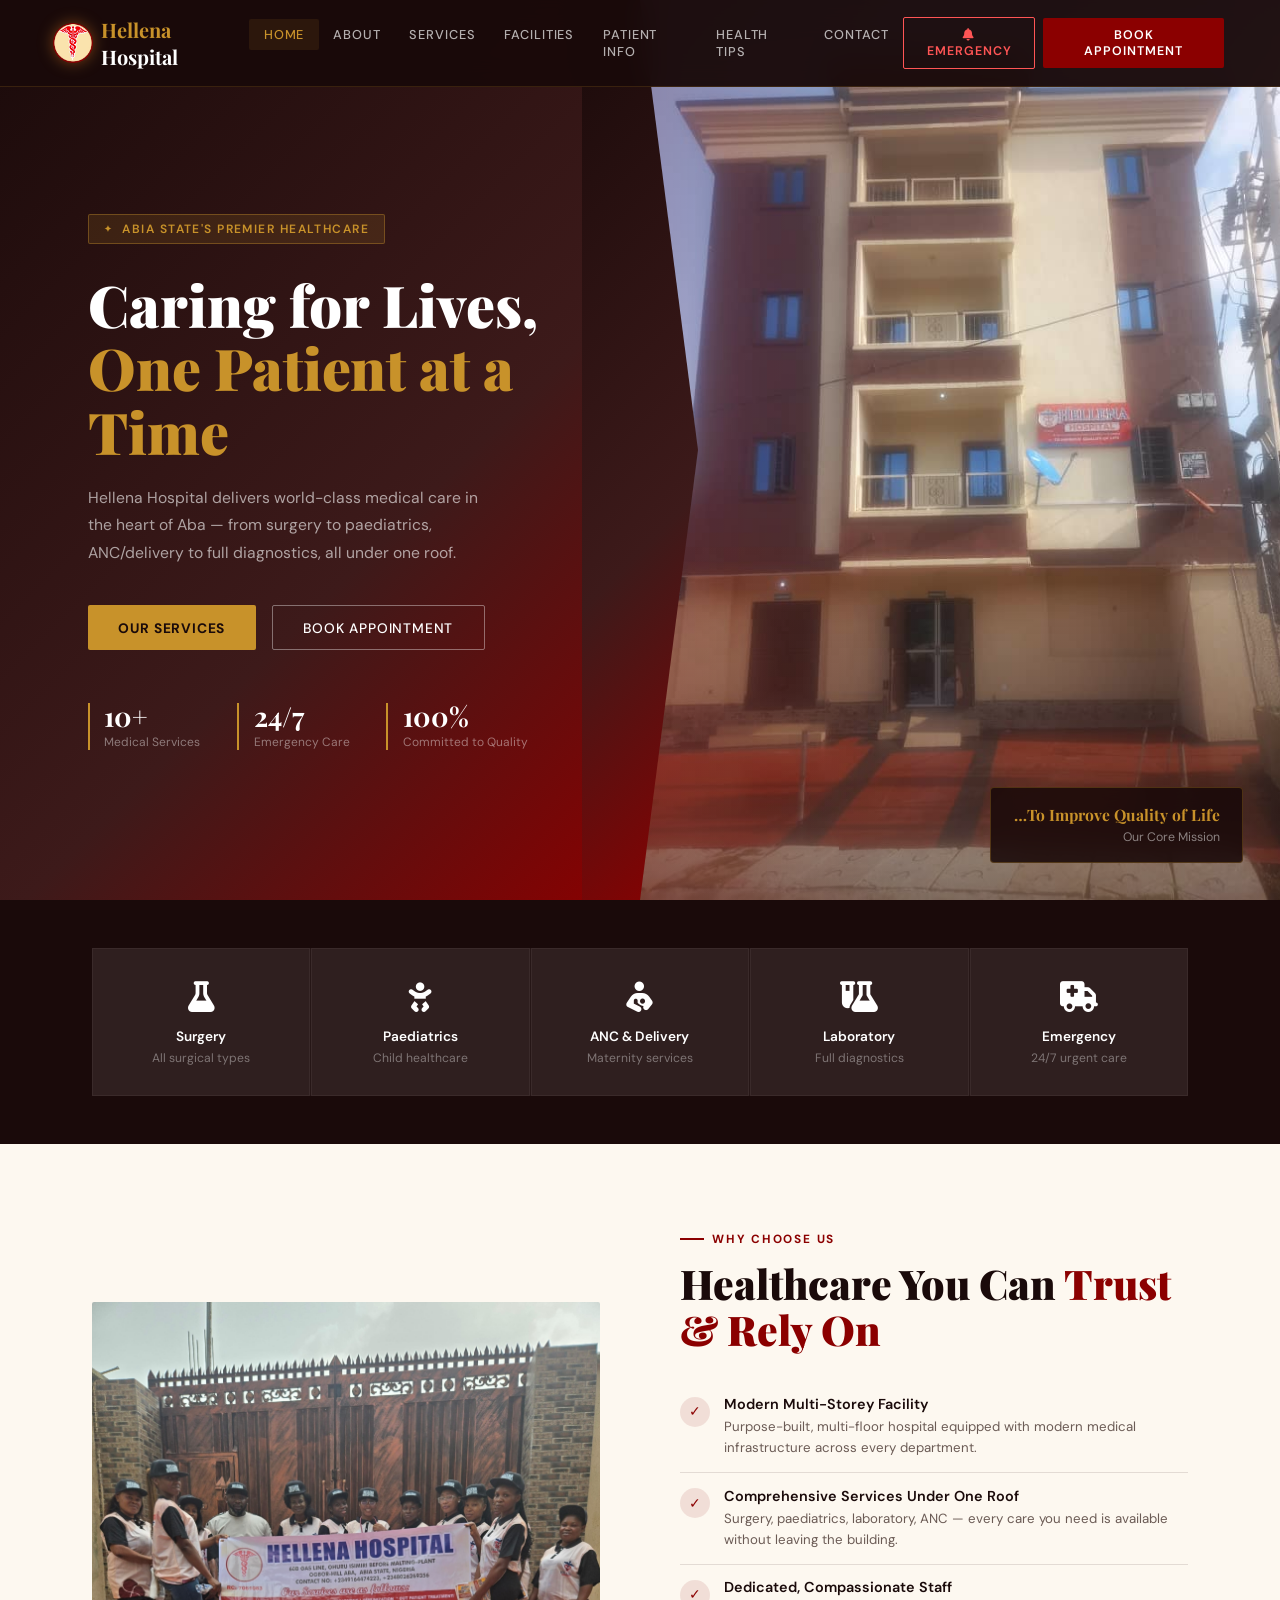
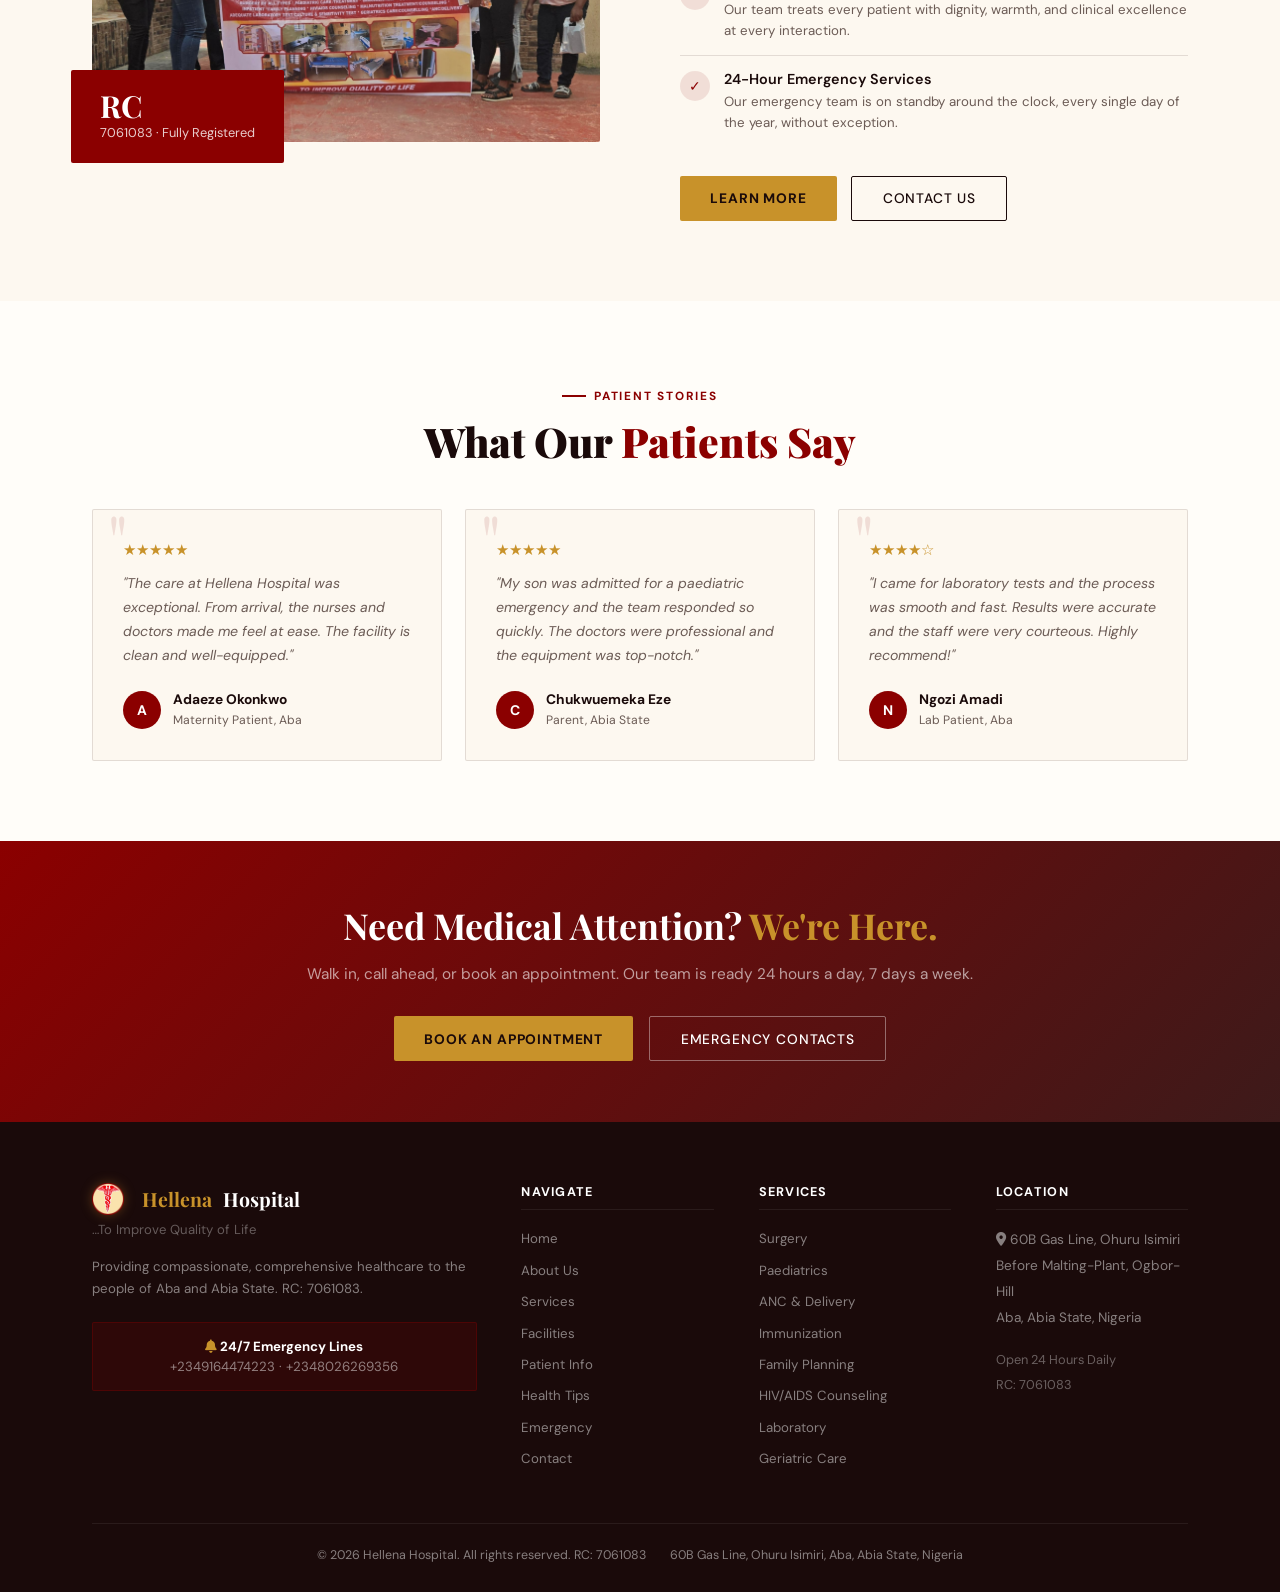
==== index.html @ 387488bf "Add loading screen with animated logo and hamburger menu for mobile optimization" ====
<!DOCTYPE html>
<html lang="en">
<head>
<meta charset="UTF-8">
<meta name="viewport" content="width=device-width, initial-scale=1.0">
<title>Hellena Hospital – To Improve Quality of Life</title>
<link href="https://fonts.googleapis.com/css2?family=Playfair+Display:ital,wght@0,400;0,700;0,900;1,400&family=DM+Sans:wght@300;400;500;600&display=swap" rel="stylesheet">
<link rel="stylesheet" href="https://cdnjs.cloudflare.com/ajax/libs/font-awesome/6.4.0/css/all.min.css">
<link rel="stylesheet" href="css/styles.css">
</head>
<body>

<!-- LOADING SCREEN -->
<div id="loading-screen" class="loading-screen">
  <div class="loading-content">
    <img src="/images/logo.png" alt="Hellena Hospital" class="loading-logo">
    <p>Loading...</p>
  </div>
</div>

<!-- NAV -->
<nav>
  <a class="nav-logo" onclick="showPage('home')">
    <div class="nav-caduceus"><img src="/images/logo.png" alt="Hellena Hospital Logo" style="width:40px;height:40px;object-fit:contain;filter:drop-shadow(0 0 8px rgba(200,146,42,0.4)) drop-shadow(0 0 4px rgba(139,0,0,0.2));"></div>
    <span class="nav-logo-text"><em>Hellena</em> Hospital</span>
  </a>
  <button class="nav-burger" onclick="toggleMenu()"><i class="fas fa-bars"></i></button>
  <ul class="nav-links" id="nav-links">
    <li><a onclick="showPage('home'); toggleMenu();" id="nav-home" class="active">Home</a></li>
    <li><a onclick="showPage('about'); toggleMenu();" id="nav-about">About</a></li>
    <li><a onclick="showPage('services'); toggleMenu();" id="nav-services">Services</a></li>
    <li><a onclick="showPage('facilities'); toggleMenu();" id="nav-facilities">Facilities</a></li>
    <li><a onclick="showPage('patient'); toggleMenu();" id="nav-patient">Patient Info</a></li>
    <li><a onclick="showPage('blog'); toggleMenu();" id="nav-blog">Health Tips</a></li>
    <li><a onclick="showPage('contact'); toggleMenu();" id="nav-contact">Contact</a></li>
  </ul>
  <div class="nav-actions">
    <button class="nav-emg" onclick="showPage('emergency')"><i class="fas fa-bell"></i> Emergency</button>
    <button class="nav-cta" onclick="showPage('contact')">Book Appointment</button>
  </div>
</nav>

<!-- PAGES CONTAINER -->
<!-- Each page is included from the pages/ folder -->
<div id="pages-container">
  <!-- Pages will be loaded here -->
</div>

<!-- FOOTER -->
<footer>
  <div class="container">
    <div class="footer-cols">
      <div>
        <div class="fb-logo"><img src="/images/logo.png" alt="Hellena Hospital Logo" style="width:32px;height:32px;object-fit:contain;vertical-align:middle;margin-right:8px;filter:drop-shadow(0 0 6px rgba(200,146,42,0.3)) drop-shadow(0 0 3px rgba(139,0,0,0.15));"><em>Hellena</em> Hospital</div>
        <div class="fb-tag">…To Improve Quality of Life</div>
        <p class="fb-about">Providing compassionate, comprehensive healthcare to the people of Aba and Abia State. RC: 7061083.</p>
        <div class="fb-emg"><strong><i class="fas fa-bell"></i> 24/7 Emergency Lines</strong>+2349164474223 · +2348026269356</div>
      </div>
      <div class="fc"><h5>Navigate</h5><ul><li><a onclick="showPage('home')">Home</a></li><li><a onclick="showPage('about')">About Us</a></li><li><a onclick="showPage('services')">Services</a></li><li><a onclick="showPage('facilities')">Facilities</a></li><li><a onclick="showPage('patient')">Patient Info</a></li><li><a onclick="showPage('blog')">Health Tips</a></li><li><a onclick="showPage('emergency')">Emergency</a></li><li><a onclick="showPage('contact')">Contact</a></li></ul></div>
      <div class="fc"><h5>Services</h5><ul><li><a onclick="showPage('services')">Surgery</a></li><li><a onclick="showPage('services')">Paediatrics</a></li><li><a onclick="showPage('services')">ANC & Delivery</a></li><li><a onclick="showPage('services')">Immunization</a></li><li><a onclick="showPage('services')">Family Planning</a></li><li><a onclick="showPage('services')">HIV/AIDS Counseling</a></li><li><a onclick="showPage('services')">Laboratory</a></li><li><a onclick="showPage('services')">Geriatric Care</a></li></ul></div>
      <div class="fc"><h5>Location</h5><div style="font-size:.85rem;line-height:1.9;margin-bottom:1.1rem;"><div><i class="fas fa-location-dot"></i> 60B Gas Line, Ohuru Isimiri</div><div>Before Malting-Plant, Ogbor-Hill</div><div>Aba, Abia State, Nigeria</div></div><div style="margin-top:.7rem;font-size:.8rem;line-height:1.9;color:rgba(255,255,255,0.35);"><div>Open 24 Hours Daily</div><div>RC: 7061083</div></div></div>
    </div>
    <div class="footer-bottom"><span>© 2026 Hellena Hospital. All rights reserved. RC: 7061083</span><span>60B Gas Line, Ohuru Isimiri, Aba, Abia State, Nigeria</span></div>
  </div>
</footer>

<script src="js/script.js"></script>
<script>
// Loading screen
function hideLoadingScreen() {
  const screen = document.getElementById('loading-screen');
  if (screen) {
    screen.style.opacity = '0';
    setTimeout(() => screen.style.display = 'none', 500);
  }
}

// Toggle mobile menu
function toggleMenu() {
  const links = document.getElementById('nav-links');
  if (links) {
    links.classList.toggle('active');
  }
}

// Load all pages on document ready
document.addEventListener('DOMContentLoaded', async function() {
  const pages = ['home', 'about', 'services', 'facilities', 'patient', 'blog', 'emergency', 'contact'];
  const container = document.getElementById('pages-container');
  
  for (const page of pages) {
    try {
      const response = await fetch(`pages/${page}.html`);
      const html = await response.text();
      container.insertAdjacentHTML('beforeend', html);
    } catch (error) {
      console.error(`Failed to load page: ${page}`, error);
    }
  }
  
  // Show home page by default
  showPage('home');
  
  // Hide loading screen after all pages loaded
  hideLoadingScreen();
});
</script>

</body>
</html>
---- css/styles.css ----
:root{--crimson:#8B0000;--crimson-light:#B22222;--gold:#C8922A;--cream:#FDF8F0;--warm-white:#FFFDF9;--deep:#1A0A0A;--muted:#6B5B55;--border:rgba(107,91,85,0.18);}

/* LOADING SCREEN */
.loading-screen{position:fixed;inset:0;background:linear-gradient(135deg,#1A0A0A 0%,#3D1A1A 60%,#8B0000 100%);display:flex;align-items:center;justify-content:center;z-index:9999;opacity:1;transition:opacity .5s ease;}
.loading-content{text-align:center;}
.loading-logo{width:120px;height:120px;animation:pulse 1.5s ease-in-out infinite;margin-bottom:2rem;}
.loading-screen p{color:var(--gold);font-family:'Playfair Display',serif;font-size:1.2rem;letter-spacing:.15em;text-transform:uppercase;}
@keyframes pulse{0%,100%{opacity:1;transform:scale(1)}50%{opacity:.7;transform:scale(1.05)}}
*{margin:0;padding:0;box-sizing:border-box;}
html{scroll-behavior:smooth;}
body{font-family:'DM Sans',sans-serif;background:var(--warm-white);color:var(--deep);overflow-x:hidden;}
.page{display:none;animation:fadeIn .4s ease;}
.page.active{display:block;}
@keyframes fadeIn{from{opacity:0;transform:translateY(12px)}to{opacity:1;transform:translateY(0)}}
@keyframes fadeUp{from{opacity:0;transform:translateY(30px)}to{opacity:1;transform:translateY(0)}}

/* NAV */
nav{position:fixed;top:0;left:0;right:0;z-index:200;display:flex;align-items:center;justify-content:space-between;padding:1rem 3.5rem;background:rgba(26,10,10,0.96);backdrop-filter:blur(14px);border-bottom:1px solid rgba(200,146,42,0.18);}
.nav-logo{display:flex;align-items:center;gap:.7rem;cursor:pointer;text-decoration:none;}
.nav-caduceus{width:34px;height:34px;background:var(--gold);border-radius:50%;display:flex;align-items:center;justify-content:center;font-size:1.2rem;}
.nav-logo-text{font-family:'Playfair Display',serif;color:#fff;font-size:1.25rem;font-weight:700;}
.nav-logo-text em{color:var(--gold);font-style:normal;}
.nav-burger{display:none;background:none;border:none;color:#fff;font-size:1.5rem;cursor:pointer;z-index:201;}
.nav-links{display:flex;gap:0;list-style:none;}
.nav-links li a{color:rgba(255,255,255,0.68);text-decoration:none;font-size:.8rem;font-weight:500;letter-spacing:.07em;text-transform:uppercase;padding:.45rem .9rem;border-radius:2px;transition:all .2s;cursor:pointer;display:block;}
.nav-links li a:hover,.nav-links li a.active{color:var(--gold);}
.nav-links li a.active{background:rgba(200,146,42,0.1);}
.nav-actions{display:flex;gap:.5rem;align-items:center;}
.nav-emg{background:transparent;color:#ff5555;border:1px solid #ff5555;padding:.55rem 1rem;border-radius:2px;font-family:'DM Sans',sans-serif;font-size:.78rem;font-weight:600;letter-spacing:.08em;text-transform:uppercase;cursor:pointer;transition:all .25s;}
.nav-emg:hover{background:#ff5555;color:#fff;}
.nav-cta{background:var(--crimson);color:#fff;border:none;padding:.55rem 1.3rem;border-radius:2px;font-family:'DM Sans',sans-serif;font-size:.78rem;font-weight:600;letter-spacing:.08em;text-transform:uppercase;cursor:pointer;transition:background .25s;}
.nav-cta:hover{background:var(--crimson-light);}

/* SHARED */
.container{max-width:1160px;margin:0 auto;padding:0 2rem;}
.section-label{display:inline-flex;align-items:center;gap:.5rem;color:var(--crimson);font-size:.74rem;font-weight:700;letter-spacing:.15em;text-transform:uppercase;margin-bottom:.85rem;}
.section-label::before{content:'';width:24px;height:2px;background:var(--crimson);}
.section-label.gold{color:var(--gold);}
.section-label.gold::before{background:var(--gold);}
h2.section-title{font-family:'Playfair Display',serif;font-size:clamp(1.85rem,3.2vw,2.6rem);font-weight:900;line-height:1.13;color:var(--deep);}
h2.section-title span{color:var(--crimson);}
h2.section-title.light{color:#fff;}
h2.section-title.light span{color:var(--gold);}
section{padding:5rem 0;}
.btn-gold{background:var(--gold);color:var(--deep);padding:.8rem 1.9rem;border:none;border-radius:2px;font-family:'DM Sans',sans-serif;font-weight:700;font-size:.86rem;letter-spacing:.06em;text-transform:uppercase;cursor:pointer;transition:all .25s;text-decoration:none;display:inline-block;}
.btn-gold:hover{background:#dba228;transform:translateY(-2px);}
.btn-ol{background:transparent;color:#fff;padding:.8rem 1.9rem;border:1.5px solid rgba(255,255,255,0.38);border-radius:2px;font-family:'DM Sans',sans-serif;font-weight:500;font-size:.86rem;letter-spacing:.06em;text-transform:uppercase;cursor:pointer;transition:all .25s;text-decoration:none;display:inline-block;}
.btn-ol:hover{border-color:var(--gold);color:var(--gold);}
.btn-ol-dark{background:transparent;color:var(--deep);padding:.8rem 1.9rem;border:1.5px solid var(--deep);border-radius:2px;font-family:'DM Sans',sans-serif;font-weight:500;font-size:.86rem;letter-spacing:.06em;text-transform:uppercase;cursor:pointer;transition:all .25s;display:inline-block;}
.btn-ol-dark:hover{border-color:var(--crimson);color:var(--crimson);}

.page-banner{padding:8.5rem 0 3.8rem;background:linear-gradient(135deg,#1A0A0A 0%,#3D1A1A 60%,#8B0000 100%);position:relative;overflow:hidden;}
.page-banner::after{content:'';position:absolute;inset:0;background:radial-gradient(ellipse at 80% 50%,rgba(200,146,42,0.07) 0%,transparent 70%);}
.page-banner .container{position:relative;z-index:1;}
.page-banner .section-label{color:var(--gold);}
.page-banner .section-label::before{background:var(--gold);}
.page-banner h1{font-family:'Playfair Display',serif;font-size:clamp(2rem,3.8vw,3.2rem);font-weight:900;color:#fff;line-height:1.1;margin-bottom:.7rem;}
.page-banner h1 span{color:var(--gold);}
.page-banner p{color:rgba(255,255,255,0.58);font-size:.97rem;max-width:510px;line-height:1.72;}
.breadcrumb{display:flex;gap:.5rem;align-items:center;margin-bottom:1.4rem;}
.breadcrumb span{font-size:.78rem;color:rgba(255,255,255,0.38);letter-spacing:.06em;}
.breadcrumb a{font-size:.72rem;color:rgba(255,255,255,0.38);text-decoration:none;cursor:pointer;transition:color .2s ease;}
.breadcrumb a:hover{color:var(--gold);}
.breadcrumb span.active{color:var(--gold);}
.breadcrumb .sep{color:rgba(255,255,255,0.2);}

.form-group{display:flex;flex-direction:column;gap:.38rem;margin-bottom:.9rem;}
.form-group label{font-size:.76rem;font-weight:600;color:var(--muted);text-transform:uppercase;letter-spacing:.07em;}
.form-group input,.form-group select,.form-group textarea{border:1px solid var(--border);padding:.72rem 1rem;border-radius:2px;font-family:'DM Sans',sans-serif;font-size:.9rem;background:#fff;color:var(--deep);transition:border-color .25s;outline:none;}
.form-group input:focus,.form-group select:focus,.form-group textarea:focus{border-color:var(--crimson);}
.form-group textarea{resize:vertical;min-height:95px;}
.form-row{display:grid;grid-template-columns:1fr 1fr;gap:.9rem;}
.form-submit{width:100%;background:var(--crimson);color:#fff;border:none;padding:.95rem;font-family:'DM Sans',sans-serif;font-weight:700;font-size:.86rem;letter-spacing:.08em;text-transform:uppercase;cursor:pointer;border-radius:2px;transition:background .25s;}
.form-submit:hover{background:var(--crimson-light);}

/* CTA BANNER */
.cta-banner{background:linear-gradient(135deg,#8B0000 0%,#3D1A1A 100%);padding:3.8rem 0;text-align:center;}
.cta-banner h2{font-family:'Playfair Display',serif;font-size:clamp(1.7rem,2.8vw,2.4rem);color:#fff;margin-bottom:.9rem;}
.cta-banner p{color:rgba(255,255,255,0.6);margin-bottom:2rem;font-size:.96rem;}
.cta-btns{display:flex;gap:1rem;justify-content:center;flex-wrap:wrap;}

/* ══════════════════ HOME ══════════════════ */
.hero{min-height:100vh;display:grid;grid-template-columns:1fr 1fr;position:relative;overflow:hidden;}
.hero-left{background:linear-gradient(135deg,#1A0A0A 0%,#3D1A1A 60%,#8B0000 100%);display:flex;flex-direction:column;justify-content:center;padding:10rem 4rem 6rem 5.5rem;position:relative;z-index:2;}
.hero-left::after{content:'';position:absolute;right:-58px;top:0;bottom:0;width:116px;background:inherit;clip-path:polygon(0 0,50% 0,100% 50%,50% 100%,0 100%);z-index:3;}
.hero-tag{display:inline-flex;align-items:center;gap:.55rem;background:rgba(200,146,42,0.14);border:1px solid rgba(200,146,42,0.38);color:var(--gold);font-size:.75rem;font-weight:600;letter-spacing:.12em;text-transform:uppercase;padding:.38rem .95rem;border-radius:2px;margin-bottom:1.8rem;width:fit-content;animation:fadeUp .8s ease both;}
.hero-tag::before{content:'✦';font-size:.58rem;}
.hero h1{font-family:'Playfair Display',serif;font-size:clamp(2.5rem,4.5vw,3.8rem);line-height:1.1;color:#fff;font-weight:900;margin-bottom:1.3rem;animation:fadeUp .8s .15s ease both;}
.hero h1 span{color:var(--gold);display:block;}
.hero-sub{color:rgba(255,255,255,0.6);font-size:.98rem;line-height:1.75;max-width:400px;margin-bottom:2.4rem;animation:fadeUp .8s .3s ease both;}
.hero-btns{display:flex;gap:1rem;animation:fadeUp .8s .45s ease both;}
.hero-stats{display:flex;gap:2.3rem;margin-top:3.3rem;animation:fadeUp .8s .6s ease both;}
.stat{border-left:2px solid var(--gold);padding-left:.9rem;}
.stat-num{font-family:'Playfair Display',serif;font-size:1.7rem;color:#fff;font-weight:700;line-height:1;}
.stat-label{color:rgba(255,255,255,0.42);font-size:.75rem;margin-top:.22rem;}
.hero-right{position:relative;overflow:hidden;}
.hero-right img{width:100%;height:100%;object-fit:cover;object-position:center top;}
.hero-right::before{content:'';position:absolute;inset:0;z-index:1;background:linear-gradient(to right,rgba(139,0,0,0.22) 0%,transparent 40%),linear-gradient(to top,rgba(26,10,10,0.52) 0%,transparent 40%);}
.hero-badge{position:absolute;bottom:2.3rem;right:2.3rem;z-index:2;background:rgba(26,10,10,0.88);backdrop-filter:blur(10px);border:1px solid rgba(200,146,42,0.28);padding:1rem 1.4rem;border-radius:4px;text-align:right;}
.hero-badge strong{font-family:'Playfair Display',serif;font-size:.98rem;color:var(--gold);display:block;}
.hero-badge span{color:rgba(255,255,255,0.48);font-size:.77rem;}

.quick-strip{background:var(--deep);padding:3rem 0;}
.qs-grid{display:grid;grid-template-columns:repeat(5,1fr);gap:1px;background:rgba(255,255,255,0.05);}
.qs-card{background:rgba(255,255,255,0.04);padding:1.8rem 1.3rem;text-align:center;border:1px solid rgba(255,255,255,0.05);cursor:pointer;transition:all .3s;}
.qs-card:hover{background:rgba(139,0,0,0.2);border-color:rgba(139,0,0,0.4);}
.qs-icon{font-size:1.9rem;display:block;margin-bottom:.7rem;color:#fff;}
.qs-card h4{color:#fff;font-size:.85rem;font-weight:600;margin-bottom:.3rem;}
.qs-card p{color:rgba(255,255,255,0.38);font-size:.76rem;}

.why{background:var(--cream);}
.why-grid{display:grid;grid-template-columns:1fr 1fr;gap:5rem;align-items:center;}
.why-img{position:relative;}
.why-img img{width:100%;height:440px;object-fit:cover;border-radius:2px;}
.why-badge{position:absolute;bottom:-1.3rem;left:-1.3rem;background:var(--crimson);color:#fff;padding:1.3rem 1.8rem;border-radius:2px;}
.why-badge strong{font-family:'Playfair Display',serif;font-size:1.9rem;display:block;line-height:1;}
.why-badge span{font-size:.8rem;opacity:.8;}
.why-points{margin-top:1.8rem;}
.why-point{display:flex;gap:.9rem;align-items:flex-start;padding:.85rem 0;border-bottom:1px solid var(--border);}
.why-point:last-child{border-bottom:none;}
.wcheck{width:30px;height:30px;background:rgba(139,0,0,0.1);border-radius:50%;display:flex;align-items:center;justify-content:center;color:var(--crimson);font-size:.85rem;flex-shrink:0;margin-top:.1rem;}
.why-point h4{font-size:.9rem;font-weight:600;margin-bottom:.18rem;}
.why-point p{color:var(--muted);font-size:.83rem;line-height:1.6;}

.testimonials{background:var(--warm-white);}
.test-grid{display:grid;grid-template-columns:repeat(3,1fr);gap:1.4rem;margin-top:2.8rem;}
.test-card{background:var(--cream);padding:1.9rem;border-radius:2px;border:1px solid var(--border);position:relative;}
.test-card::before{content:'"';font-family:'Playfair Display',serif;font-size:4.5rem;color:var(--crimson);opacity:.1;position:absolute;top:-.4rem;left:.9rem;line-height:1;}
.test-stars{color:var(--gold);font-size:.95rem;margin-bottom:.75rem;}
.test-card p{color:var(--muted);font-size:.88rem;line-height:1.7;font-style:italic;}
.test-author{display:flex;align-items:center;gap:.75rem;margin-top:1.4rem;}
.test-av{width:38px;height:38px;border-radius:50%;background:var(--crimson);display:flex;align-items:center;justify-content:center;color:#fff;font-weight:700;font-size:.87rem;}
.test-author strong{display:block;font-size:.86rem;}
.test-author span{font-size:.76rem;color:var(--muted);}

/* ══════════════════ ABOUT ══════════════════ */
.story-grid{display:grid;grid-template-columns:1fr 1fr;gap:4.5rem;align-items:start;}
.story-imgs{display:grid;grid-template-columns:1fr 1fr;gap:.75rem;}
.story-imgs img{width:100%;height:185px;object-fit:cover;border-radius:2px;}
.story-imgs img:first-child{grid-column:1/-1;height:235px;}
.story-text p{color:var(--muted);line-height:1.85;margin-bottom:1.1rem;font-size:.95rem;}
.s-detail{display:flex;gap:.85rem;align-items:flex-start;margin-top:.75rem;}
.s-ico{width:38px;height:38px;background:var(--crimson);border-radius:2px;display:flex;align-items:center;justify-content:center;font-size:1rem;flex-shrink:0;color:#fff;}
.s-ico-text strong{display:block;font-size:.87rem;margin-bottom:.08rem;}
.s-ico-text span{color:var(--muted);font-size:.82rem;}

.values-grid{display:grid;grid-template-columns:repeat(3,1fr);gap:1.3rem;margin-top:2.8rem;}
.value-card{padding:1.9rem;background:var(--warm-white);border-radius:2px;border:1px solid var(--border);text-align:center;}
.value-icon{font-size:2.1rem;margin-bottom:.9rem;display:block;color:var(--crimson);}
.value-card h3{font-family:'Playfair Display',serif;font-size:1.05rem;margin-bottom:.55rem;}
.value-card p{color:var(--muted);font-size:.85rem;line-height:1.62;}

.team-grid{display:grid;grid-template-columns:repeat(4,1fr);gap:1.4rem;margin-top:2.8rem;}
.team-card{background:rgba(255,255,255,0.05);border:1px solid rgba(255,255,255,0.07);border-radius:2px;overflow:hidden;transition:transform .3s;}
.team-card:hover{transform:translateY(-4px);}
.team-img{height:210px;background:linear-gradient(135deg,#3D1A1A,#8B0000);display:flex;align-items:center;justify-content:center;font-size:3.8rem;color:#fff;}
.team-info{padding:1.1rem 1.4rem;}
.team-info h4{color:#fff;font-family:'Playfair Display',serif;font-size:.97rem;margin-bottom:.18rem;}
.team-info span{color:var(--gold);font-size:.78rem;font-weight:500;}
.team-info p{color:rgba(255,255,255,0.42);font-size:.78rem;margin-top:.35rem;}

/* ══════════════════ SERVICES ══════════════════ */
.srv-grid{display:grid;grid-template-columns:repeat(3,1fr);gap:1.4rem;}
.srv-card{background:var(--warm-white);border:1px solid var(--border);border-radius:2px;overflow:hidden;transition:all .3s;}
.srv-card:hover{border-color:var(--crimson);box-shadow:0 8px 28px rgba(139,0,0,0.09);}
.srv-top{background:linear-gradient(135deg,#1A0A0A,#3D1A1A);padding:1.9rem;position:relative;overflow:hidden;}
.srv-top::after{content:'';position:absolute;right:-18px;bottom:-18px;width:90px;height:90px;border-radius:50%;background:rgba(200,146,42,0.07);}
.srv-top .srv-ico{font-size:2.6rem;display:block;margin-bottom:.45rem;color:#fff;}
.srv-top h3{font-family:'Playfair Display',serif;color:#fff;font-size:1.1rem;}
.srv-body{padding:1.4rem 1.9rem;}
.srv-body p{color:var(--muted);font-size:.85rem;line-height:1.68;margin-bottom:.9rem;}
.srv-features{list-style:none;}
.srv-features li{font-size:.81rem;color:var(--deep);padding:.28rem 0;display:flex;align-items:center;gap:.45rem;}
.srv-features li::before{content:'✓';color:var(--crimson);font-weight:700;}

.process-grid{display:grid;grid-template-columns:repeat(4,1fr);gap:0;margin-top:2.8rem;position:relative;}
.process-grid::before{content:'';position:absolute;top:1.9rem;left:12%;right:12%;height:2px;background:linear-gradient(to right,var(--crimson),var(--gold));}
.proc-step{text-align:center;padding:0 .9rem;position:relative;}
.proc-num{width:60px;height:60px;border-radius:50%;background:var(--crimson);color:#fff;font-family:'Playfair Display',serif;font-size:1.4rem;font-weight:700;display:flex;align-items:center;justify-content:center;margin:0 auto 1.1rem;position:relative;z-index:1;border:3px solid var(--cream);}
.proc-step h4{font-size:.9rem;font-weight:700;margin-bottom:.45rem;}
.proc-step p{color:var(--muted);font-size:.8rem;line-height:1.58;}

/* ══════════════════ FACILITIES ══════════════════ */
.fac-grid{display:grid;grid-template-columns:repeat(3,1fr);gap:1.1rem;margin-top:2.8rem;}
.fac-item{position:relative;overflow:hidden;border-radius:2px;cursor:pointer;}
.fac-item img{width:100%;height:230px;object-fit:cover;transition:transform .5s;}
.fac-item:hover img{transform:scale(1.06);}
.fac-over{position:absolute;inset:0;background:linear-gradient(to top,rgba(26,10,10,0.82) 0%,transparent 55%);display:flex;flex-direction:column;justify-content:flex-end;padding:1.4rem;opacity:0;transition:opacity .3s;}
.fac-item:hover .fac-over{opacity:1;}
.fac-over h4{color:#fff;font-family:'Playfair Display',serif;font-size:.97rem;}
.fac-over span{color:var(--gold);font-size:.78rem;}
.fac-item:nth-child(1){grid-column:span 2;}
.fac-item:nth-child(5){grid-column:span 2;}

.equip-grid{display:grid;grid-template-columns:repeat(4,1fr);gap:1.1rem;margin-top:2.8rem;}
.equip-card{background:var(--warm-white);border:1px solid var(--border);border-radius:2px;padding:1.7rem 1.4rem;text-align:center;transition:all .3s;}
.equip-card:hover{border-color:var(--gold);background:var(--deep);}
.equip-card:hover .equip-title{color:#fff;}
.equip-card:hover .equip-desc{color:rgba(255,255,255,0.52);}
.equip-icon{font-size:1.9rem;margin-bottom:.75rem;display:block;color:var(--crimson);}.equip-card:hover .equip-icon{color:var(--gold);}
.equip-title{font-size:.88rem;font-weight:700;margin-bottom:.38rem;transition:color .3s;}
.equip-desc{color:var(--muted);font-size:.8rem;line-height:1.5;transition:color .3s;}

/* ══════════════════ PATIENT INFO ══════════════════ */
.ptabs{display:flex;gap:0;border-bottom:2px solid var(--border);margin-bottom:2.8rem;flex-wrap:wrap;}
.ptab{padding:.85rem 1.6rem;font-size:.82rem;font-weight:600;letter-spacing:.06em;text-transform:uppercase;cursor:pointer;border-bottom:2px solid transparent;margin-bottom:-2px;color:var(--muted);transition:all .25s;background:none;border-top:none;border-left:none;border-right:none;font-family:'DM Sans',sans-serif;}
.ptab:hover{color:var(--crimson);}
.ptab.active{color:var(--crimson);border-bottom-color:var(--crimson);}
.ptab-content{display:none;}
.ptab-content.active{display:block;animation:fadeIn .3s ease;}

.acc{border:1px solid var(--border);border-radius:2px;overflow:hidden;margin-bottom:.9rem;}
.acc-hd{display:flex;justify-content:space-between;align-items:center;padding:1.1rem 1.4rem;cursor:pointer;background:var(--cream);font-weight:600;font-size:.9rem;transition:background .2s;}
.acc-hd:hover{background:#f4ece0;}
.acc-icon{color:var(--crimson);font-size:1.2rem;transition:transform .3s;line-height:1;}
.acc-hd.open .acc-icon{transform:rotate(45deg);}
.acc-bd{display:none;padding:1.4rem;border-top:1px solid var(--border);background:#fff;}
.acc-bd.open{display:block;animation:fadeIn .25s ease;}
.acc-bd p,.acc-bd li{color:var(--muted);font-size:.88rem;line-height:1.8;}
.acc-bd ul{margin-left:1.4rem;margin-top:.45rem;}
.acc-bd ul li{margin-bottom:.28rem;}

.adm-steps{list-style:none;}
.adm-step{display:flex;gap:1.4rem;margin-bottom:1.9rem;align-items:flex-start;padding-bottom:1.9rem;border-bottom:1px dashed var(--border);}
.adm-step:last-child{border-bottom:none;}
.adm-n{width:46px;height:46px;border-radius:50%;background:var(--crimson);color:#fff;font-family:'Playfair Display',serif;font-size:1.25rem;font-weight:700;display:flex;align-items:center;justify-content:center;flex-shrink:0;}
.adm-step h4{font-size:.92rem;font-weight:700;margin-bottom:.38rem;}
.adm-step p{color:var(--muted);font-size:.86rem;line-height:1.7;}

.rights-grid{display:grid;grid-template-columns:1fr 1fr;gap:1.3rem;}
.right-card{padding:1.7rem;background:var(--cream);border-radius:2px;border-left:3px solid var(--crimson);}
.right-card h4{font-size:.9rem;font-weight:700;margin-bottom:.45rem;}
.right-card p{color:var(--muted);font-size:.83rem;line-height:1.63;}

/* ══════════════════ BLOG ══════════════════ */
.blog-layout{display:grid;grid-template-columns:2fr 1fr;gap:3rem;margin-top:2.8rem;}
.blog-grid{display:grid;grid-template-columns:1fr 1fr;gap:1.7rem;}
.blog-card{background:var(--warm-white);border:1px solid var(--border);border-radius:2px;overflow:hidden;transition:transform .3s;}
.blog-card:hover{transform:translateY(-4px);}
.blog-thumb{height:170px;display:flex;align-items:center;justify-content:center;font-size:2.9rem;color:var(--crimson);}
.t1{background:linear-gradient(135deg,#fde8e8,#fcd4d4);}
.t2{background:linear-gradient(135deg,#e8f5e9,#c8e6c9);}
.t3{background:linear-gradient(135deg,#e3f2fd,#bbdefb);}
.t4{background:linear-gradient(135deg,#fff3e0,#ffe0b2);}
.t5{background:linear-gradient(135deg,#fce4ec,#f8bbd9);}
.t6{background:linear-gradient(135deg,#f3e5f5,#e1bee7);}
.blog-body{padding:1.4rem;}
.blog-cat{display:inline-block;background:rgba(139,0,0,0.1);color:var(--crimson);font-size:.7rem;font-weight:700;letter-spacing:.1em;text-transform:uppercase;padding:.22rem .65rem;border-radius:2px;margin-bottom:.75rem;}
.blog-card h3{font-family:'Playfair Display',serif;font-size:.97rem;line-height:1.4;margin-bottom:.55rem;}
.blog-card p{color:var(--muted);font-size:.83rem;line-height:1.62;}
.blog-meta{display:flex;justify-content:space-between;align-items:center;margin-top:1.1rem;padding-top:.9rem;border-top:1px solid var(--border);}
.blog-meta span{font-size:.76rem;color:var(--muted);}
.blog-read{font-size:.76rem;font-weight:700;color:var(--crimson);cursor:pointer;}
.sw{background:var(--cream);border-radius:2px;padding:1.7rem;margin-bottom:1.4rem;}
.sw h4{font-family:'Playfair Display',serif;font-size:.97rem;margin-bottom:1.1rem;padding-bottom:.75rem;border-bottom:1px solid var(--border);}
.htip{display:flex;gap:.75rem;align-items:flex-start;padding:.65rem 0;border-bottom:1px solid var(--border);}
.htip:last-child{border-bottom:none;}
.htip-ico{font-size:1.2rem;color:var(--crimson);}
.htip p{font-size:.81rem;color:var(--muted);line-height:1.5;}

/* ══════════════════ EMERGENCY ══════════════════ */
.emg-alert{background:linear-gradient(135deg,#3D0000,#8B0000);padding:3.5rem;border-radius:2px;margin-bottom:2.8rem;display:flex;justify-content:space-between;align-items:center;gap:2rem;border:2px solid rgba(255,85,85,0.28);}
.emg-alert-text h2{font-family:'Playfair Display',serif;font-size:clamp(1.5rem,2.8vw,2.2rem);color:#fff;margin-bottom:.75rem;}
.emg-alert-text p{color:rgba(255,255,255,0.6);font-size:.93rem;line-height:1.6;}
.emg-nums{display:flex;flex-direction:column;gap:.9rem;min-width:270px;}
.emg-num{background:rgba(0,0,0,0.28);border:1px solid rgba(255,85,85,0.28);padding:1.1rem 1.7rem;border-radius:2px;text-align:center;}
.emg-num strong{display:block;font-family:'Playfair Display',serif;font-size:1.55rem;color:#fff;}
.emg-num span{color:rgba(255,255,255,0.5);font-size:.78rem;}
.emg-cols{display:grid;grid-template-columns:1fr 1fr;gap:2.8rem;}
.emg-cols h3{font-family:'Playfair Display',serif;font-size:1.25rem;margin-bottom:1.1rem;}
.emg-list{list-style:none;}
.emg-list li{padding:.9rem 1.1rem;background:var(--cream);margin-bottom:.55rem;border-radius:2px;border-left:3px solid var(--crimson);display:flex;align-items:flex-start;gap:.75rem;font-size:.88rem;line-height:1.55;}
.emg-list li em{font-size:1.1rem;font-style:normal;color:var(--crimson);}
.emg-do li em{color:#2e7d32;}
.emg-dont li em{color:#c62828;}
.emg-do li{border-left-color:#2e7d32;}
.emg-dont li{border-left-color:#c62828;}
.fa-grid{display:grid;grid-template-columns:repeat(3,1fr);gap:1.1rem;margin-top:2.8rem;}
.fa-card{padding:1.7rem;background:var(--cream);border-radius:2px;border:1px solid var(--border);}
.fa-card h4{font-size:.9rem;font-weight:700;margin-bottom:.75rem;display:flex;align-items:center;gap:.45rem;color:var(--deep);}
.fa-card h4 i{color:var(--crimson);}
.fa-card ol{margin-left:1.1rem;}
.fa-card ol li{font-size:.81rem;color:var(--muted);line-height:1.6;margin-bottom:.28rem;}

/* ══════════════════ CONTACT ══════════════════ */
.contact-cols{display:grid;grid-template-columns:1fr 1fr;gap:3.8rem;align-items:start;}
.ci-card{background:var(--deep);color:#fff;padding:2.8rem;border-radius:2px;}
.ci-card h3{font-family:'Playfair Display',serif;font-size:1.35rem;color:var(--gold);margin-bottom:1.4rem;}
.ci{display:flex;gap:.9rem;align-items:flex-start;padding:1.1rem 0;border-bottom:1px solid rgba(255,255,255,0.07);}
.ci:last-of-type{border-bottom:none;}
.ci-ico{width:38px;height:38px;background:rgba(200,146,42,0.14);border-radius:50%;display:flex;align-items:center;justify-content:center;font-size:1rem;flex-shrink:0;color:var(--gold);}
.ci strong{display:block;font-size:.76rem;color:rgba(255,255,255,0.42);text-transform:uppercase;letter-spacing:.08em;margin-bottom:.18rem;}
.ci span{font-size:.9rem;color:#fff;}
.map-ph{margin-top:1.8rem;background:rgba(255,255,255,0.05);border:1px solid rgba(255,255,255,0.09);border-radius:2px;height:170px;display:flex;align-items:center;justify-content:center;color:rgba(255,255,255,0.28);font-size:.82rem;text-align:center;padding:1rem;line-height:1.7;}
.appt-form{background:var(--cream);padding:2.8rem;border-radius:2px;}
.appt-form h3{font-family:'Playfair Display',serif;font-size:1.45rem;margin-bottom:.45rem;}
.appt-form > p{color:var(--muted);font-size:.86rem;margin-bottom:1.6rem;}

/* ══════════════════ FOOTER ══════════════════ */
footer{background:var(--deep);color:rgba(255,255,255,0.48);padding:3.8rem 0 1.8rem;}
.footer-cols{display:grid;grid-template-columns:2fr 1fr 1fr 1fr;gap:2.8rem;margin-bottom:2.8rem;}
.fb-logo{font-family:'Playfair Display',serif;color:#fff;font-size:1.22rem;font-weight:700;display:flex;align-items:center;gap:.65rem;}
.fb-logo em{color:var(--gold);font-style:normal;}
.fb-tag{color:rgba(255,255,255,0.33);font-size:.82rem;margin-top:.38rem;margin-bottom:1.1rem;}
.fb-about{font-size:.83rem;line-height:1.7;}
.fb-emg{background:rgba(139,0,0,0.18);border:1px solid rgba(139,0,0,0.35);border-radius:2px;padding:.95rem;margin-top:1.3rem;font-size:.83rem;text-align:center;}
.fb-emg strong{color:#fff;display:block;margin-bottom:.2rem;}
.fc h5{color:#fff;font-size:.79rem;font-weight:700;letter-spacing:.1em;text-transform:uppercase;margin-bottom:1.1rem;padding-bottom:.55rem;border-bottom:1px solid rgba(255,255,255,0.07);}
.fc ul{list-style:none;}
.fc ul li{margin-bottom:.65rem;}
.fc ul li a{color:rgba(255,255,255,0.48);text-decoration:none;font-size:.83rem;cursor:pointer;transition:color .2s;}
.fc ul li a:hover{color:var(--gold);}
/* Icon Color Inversion for Better Contrast */
i[class*="fas"]{transition:color .2s ease;}
/* Dark backgrounds - white/light icons */
.hero-left i,.page-banner i,.team-img i,.srv-top i,.quick-strip i,.emg-alert i{color:#fff;}
/* Light backgrounds - crimson/dark icons */
.value-card i,.equip-card i,.blog-card i,.right-card i{color:var(--crimson);}
.equip-card:hover i{color:var(--gold);}
/* Cream backgrounds - crimson icons */
.fa-card i,.acc-hd i{color:var(--crimson);}
/* Story details - white icons on crimson background */
.s-detail .s-ico i{color:#fff;}
.htip-ico i{color:var(--crimson);}
/* Gold on dark backgrounds */
.ci i,.fb-logo i,.fb-emg i{color:var(--gold);}
.footer-bottom{display:flex;justify-content:center;align-items:center;flex-wrap:wrap;gap:1.5rem;text-align:center;padding-top:1.4rem;border-top:1px solid rgba(255,255,255,0.07);}
.footer-bottom span{font-size:.78rem;}

@media(max-width:900px){
  nav{padding:.9rem 1.4rem;}
  .nav-links{display:none;}
  .hero{grid-template-columns:1fr;}
  .hero-left{padding:7.5rem 1.8rem 3.5rem;}
  .hero-left::after{display:none;}
  .hero-right{height:52vh;}
  .qs-grid,.srv-grid,.values-grid,.team-grid,.equip-grid,.fa-grid{grid-template-columns:1fr 1fr;}
  .fac-grid,.blog-grid{grid-template-columns:1fr 1fr;}
  .blog-layout,.process-grid,.story-grid,.why-grid,.rights-grid,.emg-cols,.contact-cols,.footer-cols{grid-template-columns:1fr;}
  .emg-alert{flex-direction:column;}
  .fac-item:nth-child(1),.fac-item:nth-child(5){grid-column:span 1;}
  .form-row{grid-template-columns:1fr;}
  .test-grid{grid-template-columns:1fr;}
}

@media(max-width:768px){
  nav{flex-wrap:wrap;gap:1rem;}
  .nav-burger{display:block;}
  .nav-links{position:absolute;top:100%;left:0;right:0;background:rgba(26,10,10,0.98);flex-direction:column;gap:0;max-height:0;overflow:hidden;transition:max-height .3s ease;padding:0;border-bottom:1px solid rgba(200,146,42,0.18);}
  .nav-links.active{max-height:500px;padding:1rem 0;}
  .nav-links li{border-bottom:1px solid rgba(200,146,42,0.1);}
  .nav-links li a{padding:.7rem 1.4rem;display:block;}
  .nav-actions{gap:.3rem;flex:1;}
  .container{padding:0 1.5rem;}
  .hero-left{padding:6rem 1.5rem 3rem;}
  .hero h1{font-size:clamp(2rem,4vw,2.8rem);}
  .page-banner h1{font-size:clamp(1.5rem,3.5vw,2.2rem);}
  h2.section-title{font-size:clamp(1.5rem,2.8vw,2rem);}
  .qs-grid,.srv-grid,.values-grid,.equip-grid,.fa-grid{grid-template-columns:1fr;}
  .team-grid{grid-template-columns:1fr 1fr;}
  .fac-grid{grid-template-columns:1fr;}
  .fac-item img,.equip-card{height:auto;}
  .story-imgs{grid-template-columns:1fr;}
  .story-imgs img{height:200px;}
  .story-imgs img:first-child{height:200px;}
  .test-grid{grid-template-columns:1fr;}
  .emg-alert{padding:2rem;gap:1.5rem;}
  .emg-nums{min-width:auto;flex-direction:row;}
  .footer-cols{grid-template-columns:1fr 1fr;}
}

@media(max-width:480px){
  nav{padding:.6rem .8rem;}
  .nav-burger{font-size:1.3rem;}
  .nav-logo-text{font-size:1rem;}
  .nav-actions{flex-direction:column;width:100%;gap:.3rem;margin-top:.5rem;}
  .nav-emg,.nav-cta{flex:1;font-size:.65rem;padding:.4rem .6rem}
  .nav-links{max-width:100vw;}
  .loading-logo{width:100px;height:100px;}
  .container{padding:0 1rem;}
  .hero{min-height:80vh;}
  .hero-left{padding:5rem 1rem 2.5rem;}
  .hero h1{font-size:2rem;}
  .hero-sub{font-size:.95rem;}
  .hero-stats{flex-direction:column;gap:1.5rem;}
  .page-banner{padding:6rem 0 2.5rem;}
  .page-banner h1{font-size:1.5rem;}
  .breadcrumb{flex-wrap:wrap;}
  h2.section-title{font-size:1.3rem;}
  .qs-grid{grid-template-columns:1fr;gap:.5rem;}
  .qs-card{padding:1.2rem .8rem;}
  .team-grid{grid-template-columns:1fr;}
  .team-img{height:150px;font-size:2.5rem;}
  .fac-grid{grid-template-columns:1fr;}
  .equip-grid{grid-template-columns:1fr;}
  .values-grid{grid-template-columns:1fr;}
  .test-grid{grid-template-columns:1fr;}
  .blog-grid{grid-template-columns:1fr;}
  .blog-layout{grid-template-columns:1fr;}
  .emg-alert{padding:1.5rem;flex-direction:column;}
  .emg-cols{grid-template-columns:1fr;}
  .emg-list li{padding:.7rem .8rem;font-size:.82rem;}
  .contact-cols{grid-template-columns:1fr;}
  .footer-cols{grid-template-columns:1fr;}
  .footer-bottom{flex-direction:column;gap:.8rem;}
  .footer-bottom span{font-size:.72rem;}
  .form-row{grid-template-columns:1fr;}
  .rights-grid{grid-template-columns:1fr;}
  section{padding:3rem 0;}
  .cta-banner{padding:2rem 0;}
  .why-grid{grid-template-columns:1fr;}
}
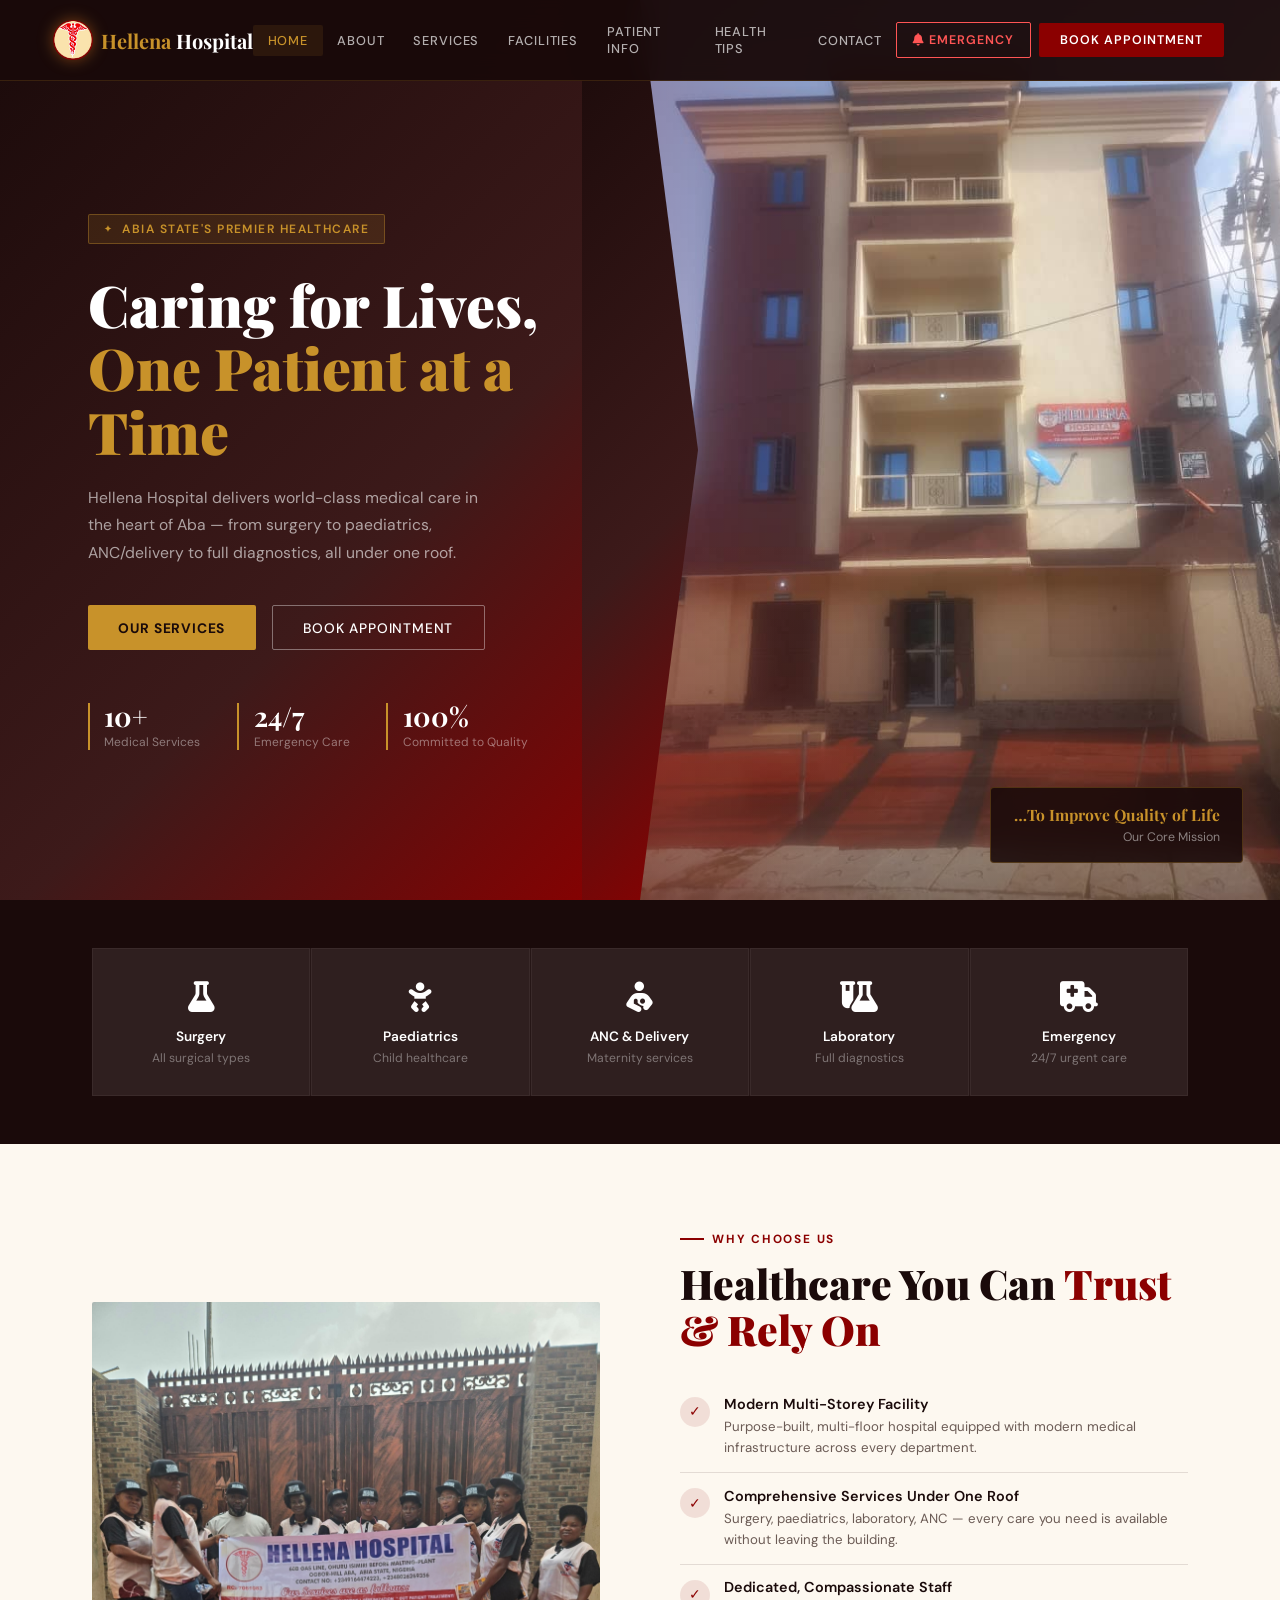
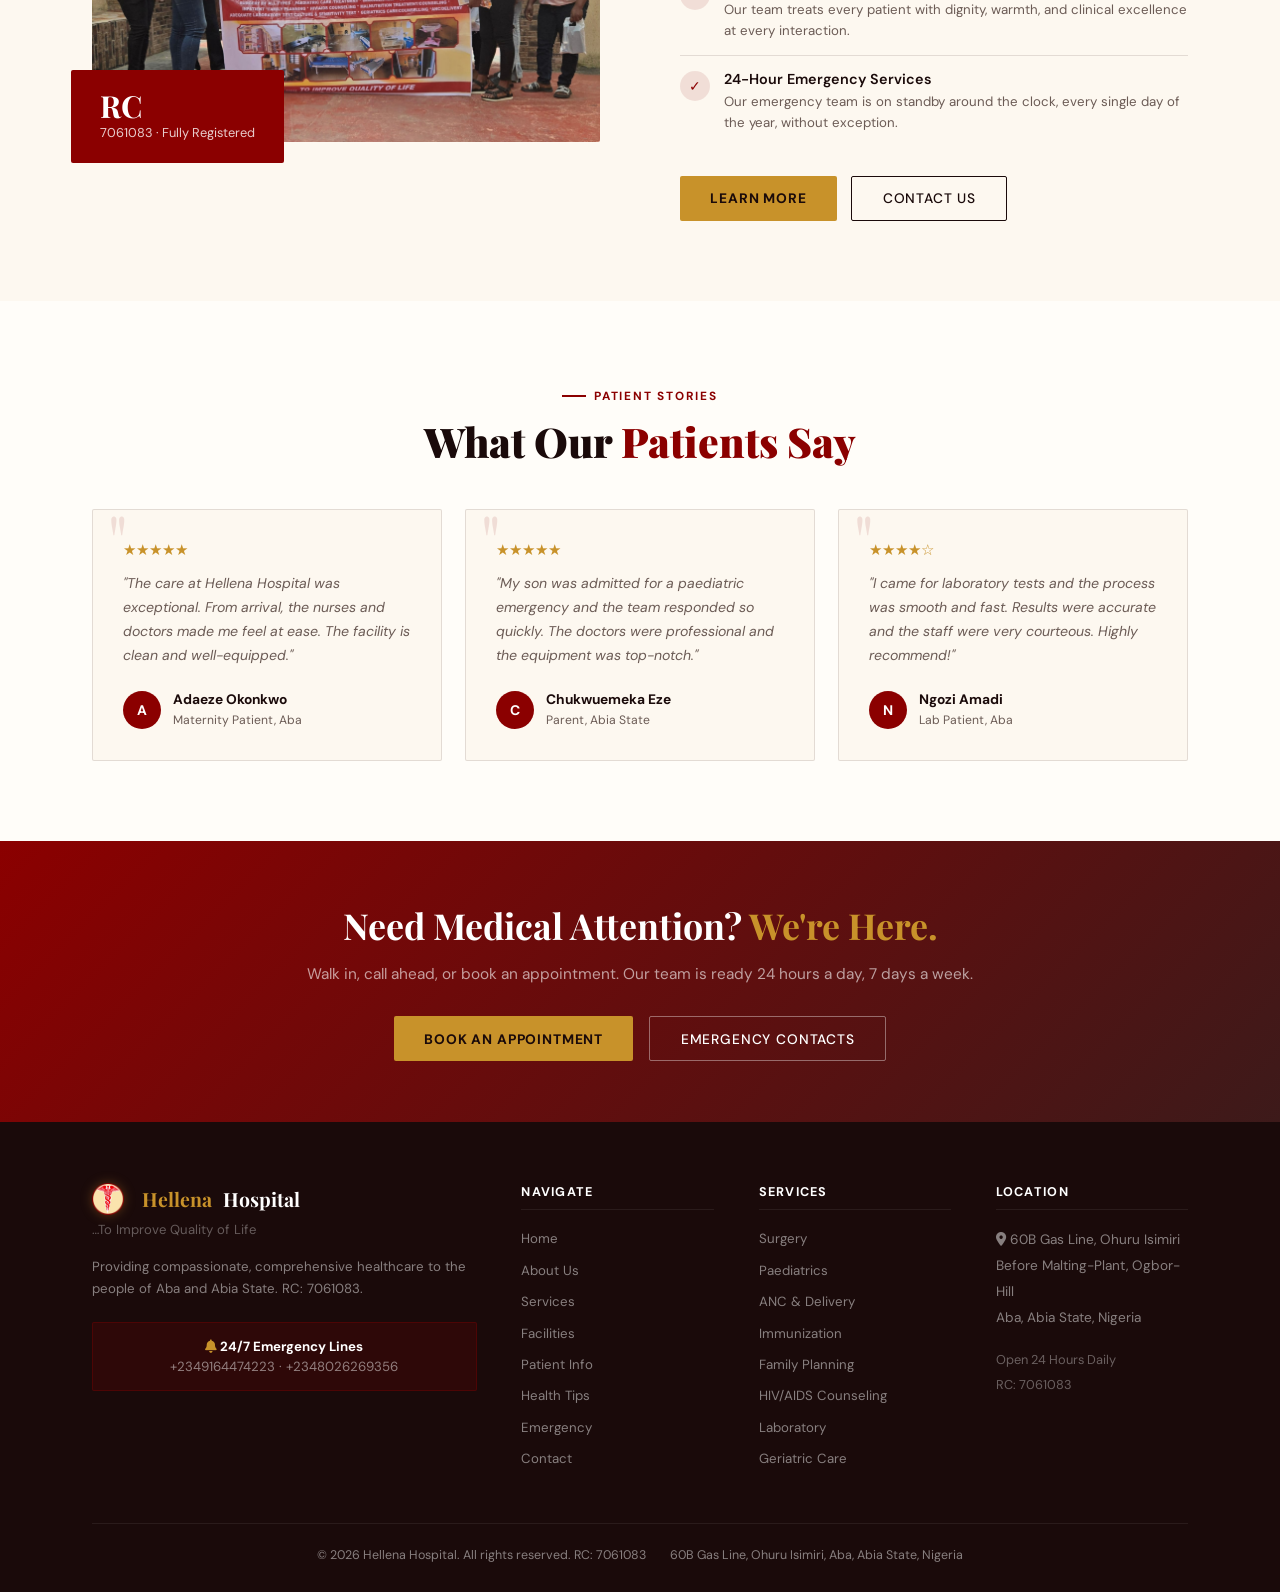
==== commit 02920597: "Update burger menu: position on right, include all pages and action buttons in mobile menu" ====
--- a/index.html
+++ b/index.html
@@ -24,20 +24,28 @@
     <div class="nav-caduceus"><img src="/images/logo.png" alt="Hellena Hospital Logo" style="width:40px;height:40px;object-fit:contain;filter:drop-shadow(0 0 8px rgba(200,146,42,0.4)) drop-shadow(0 0 4px rgba(139,0,0,0.2));"></div>
     <span class="nav-logo-text"><em>Hellena</em> Hospital</span>
   </a>
-  <button class="nav-burger" onclick="toggleMenu()"><i class="fas fa-bars"></i></button>
-  <ul class="nav-links" id="nav-links">
-    <li><a onclick="showPage('home'); toggleMenu();" id="nav-home" class="active">Home</a></li>
-    <li><a onclick="showPage('about'); toggleMenu();" id="nav-about">About</a></li>
-    <li><a onclick="showPage('services'); toggleMenu();" id="nav-services">Services</a></li>
-    <li><a onclick="showPage('facilities'); toggleMenu();" id="nav-facilities">Facilities</a></li>
-    <li><a onclick="showPage('patient'); toggleMenu();" id="nav-patient">Patient Info</a></li>
-    <li><a onclick="showPage('blog'); toggleMenu();" id="nav-blog">Health Tips</a></li>
-    <li><a onclick="showPage('contact'); toggleMenu();" id="nav-contact">Contact</a></li>
-  </ul>
-  <div class="nav-actions">
+  <div class="nav-menu-wrapper" id="nav-menu-wrapper">
+    <ul class="nav-links" id="nav-links">
+      <li><a onclick="showPage('home'); toggleMenu();" id="nav-home" class="active">Home</a></li>
+      <li><a onclick="showPage('about'); toggleMenu();" id="nav-about">About</a></li>
+      <li><a onclick="showPage('services'); toggleMenu();" id="nav-services">Services</a></li>
+      <li><a onclick="showPage('facilities'); toggleMenu();" id="nav-facilities">Facilities</a></li>
+      <li><a onclick="showPage('patient'); toggleMenu();" id="nav-patient">Patient Info</a></li>
+      <li><a onclick="showPage('blog'); toggleMenu();" id="nav-blog">Health Tips</a></li>
+      <li><a onclick="showPage('contact'); toggleMenu();" id="nav-contact">Contact</a></li>
+      <li class="mobile-actions">
+        <button class="nav-emg" onclick="showPage('emergency'); toggleMenu();"><i class="fas fa-bell"></i> Emergency</button>
+      </li>
+      <li class="mobile-actions">
+        <button class="nav-cta" onclick="showPage('contact'); toggleMenu();">Book Appointment</button>
+      </li>
+    </ul>
+  </div>
+  <div class="nav-actions" id="desktop-actions">
     <button class="nav-emg" onclick="showPage('emergency')"><i class="fas fa-bell"></i> Emergency</button>
     <button class="nav-cta" onclick="showPage('contact')">Book Appointment</button>
   </div>
+  <button class="nav-burger" onclick="toggleMenu()"><i class="fas fa-bars"></i></button>
 </nav>
 
 <!-- PAGES CONTAINER -->
@@ -77,9 +85,9 @@
 
 // Toggle mobile menu
 function toggleMenu() {
-  const links = document.getElementById('nav-links');
-  if (links) {
-    links.classList.toggle('active');
+  const wrapper = document.getElementById('nav-menu-wrapper');
+  if (wrapper) {
+    wrapper.classList.toggle('active');
   }
 }
 
--- a/css/styles.css
+++ b/css/styles.css
@@ -20,12 +20,15 @@
 .nav-caduceus{width:34px;height:34px;background:var(--gold);border-radius:50%;display:flex;align-items:center;justify-content:center;font-size:1.2rem;}
 .nav-logo-text{font-family:'Playfair Display',serif;color:#fff;font-size:1.25rem;font-weight:700;}
 .nav-logo-text em{color:var(--gold);font-style:normal;}
-.nav-burger{display:none;background:none;border:none;color:#fff;font-size:1.5rem;cursor:pointer;z-index:201;}
+.nav-menu-wrapper{flex:1;display:flex;justify-content:center;}
+.nav-burger{display:none;background:none;border:none;color:#fff;font-size:1.5rem;cursor:pointer;z-index:201;margin-left:auto;}
 .nav-links{display:flex;gap:0;list-style:none;}
+.nav-links li{display:flex;align-items:center;}
+.nav-links li.mobile-actions{display:none;}
 .nav-links li a{color:rgba(255,255,255,0.68);text-decoration:none;font-size:.8rem;font-weight:500;letter-spacing:.07em;text-transform:uppercase;padding:.45rem .9rem;border-radius:2px;transition:all .2s;cursor:pointer;display:block;}
 .nav-links li a:hover,.nav-links li a.active{color:var(--gold);}
 .nav-links li a.active{background:rgba(200,146,42,0.1);}
-.nav-actions{display:flex;gap:.5rem;align-items:center;}
+#desktop-actions{display:flex;gap:.5rem;align-items:center;}
 .nav-emg{background:transparent;color:#ff5555;border:1px solid #ff5555;padding:.55rem 1rem;border-radius:2px;font-family:'DM Sans',sans-serif;font-size:.78rem;font-weight:600;letter-spacing:.08em;text-transform:uppercase;cursor:pointer;transition:all .25s;}
 .nav-emg:hover{background:#ff5555;color:#fff;}
 .nav-cta{background:var(--crimson);color:#fff;border:none;padding:.55rem 1.3rem;border-radius:2px;font-family:'DM Sans',sans-serif;font-size:.78rem;font-weight:600;letter-spacing:.08em;text-transform:uppercase;cursor:pointer;transition:background .25s;}
@@ -345,12 +348,15 @@
 
 @media(max-width:768px){
   nav{flex-wrap:wrap;gap:1rem;}
+  .nav-menu-wrapper{position:absolute;top:100%;left:0;right:0;background:rgba(26,10,10,0.98);flex:none;max-height:0;overflow:hidden;transition:max-height .3s ease;border-bottom:1px solid rgba(200,146,42,0.18);}
+  .nav-menu-wrapper.active{max-height:600px;}
   .nav-burger{display:block;}
-  .nav-links{position:absolute;top:100%;left:0;right:0;background:rgba(26,10,10,0.98);flex-direction:column;gap:0;max-height:0;overflow:hidden;transition:max-height .3s ease;padding:0;border-bottom:1px solid rgba(200,146,42,0.18);}
-  .nav-links.active{max-height:500px;padding:1rem 0;}
-  .nav-links li{border-bottom:1px solid rgba(200,146,42,0.1);}
-  .nav-links li a{padding:.7rem 1.4rem;display:block;}
-  .nav-actions{gap:.3rem;flex:1;}
+  #desktop-actions{display:none;}
+  .nav-links{position:static;flex-direction:column;gap:0;width:100%;}
+  .nav-links li{display:flex;width:100%;border-bottom:1px solid rgba(200,146,42,0.1);}
+  .nav-links li a{padding:.8rem 1.4rem;flex:1;}
+  .nav-links li.mobile-actions{display:flex;flex-direction:column;border:none;}
+  .nav-links li.mobile-actions button{width:100%;padding:.8rem 1.4rem;margin:0;border-radius:0;text-align:left;}
   .container{padding:0 1.5rem;}
   .hero-left{padding:6rem 1.5rem 3rem;}
   .hero h1{font-size:clamp(2rem,4vw,2.8rem);}
@@ -373,9 +379,6 @@
   nav{padding:.6rem .8rem;}
   .nav-burger{font-size:1.3rem;}
   .nav-logo-text{font-size:1rem;}
-  .nav-actions{flex-direction:column;width:100%;gap:.3rem;margin-top:.5rem;}
-  .nav-emg,.nav-cta{flex:1;font-size:.65rem;padding:.4rem .6rem}
-  .nav-links{max-width:100vw;}
   .loading-logo{width:100px;height:100px;}
   .container{padding:0 1rem;}
   .hero{min-height:80vh;}
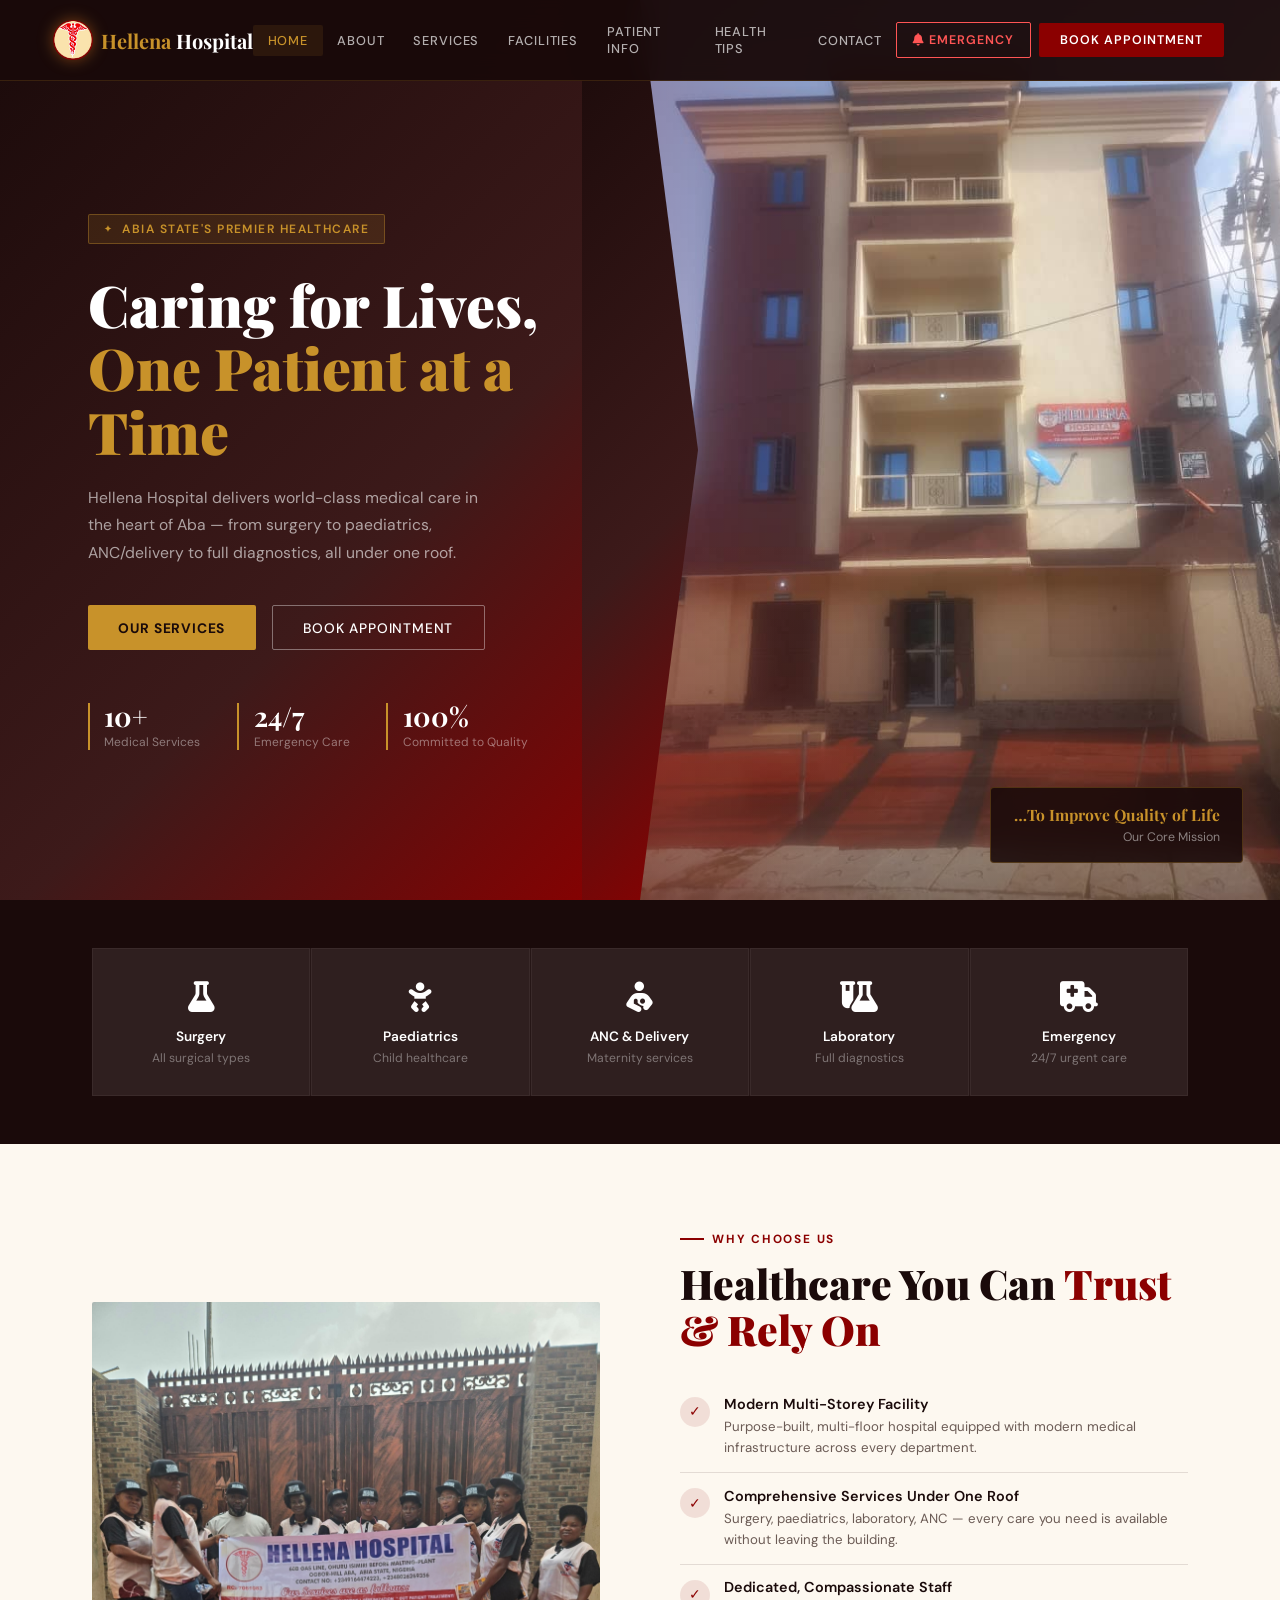
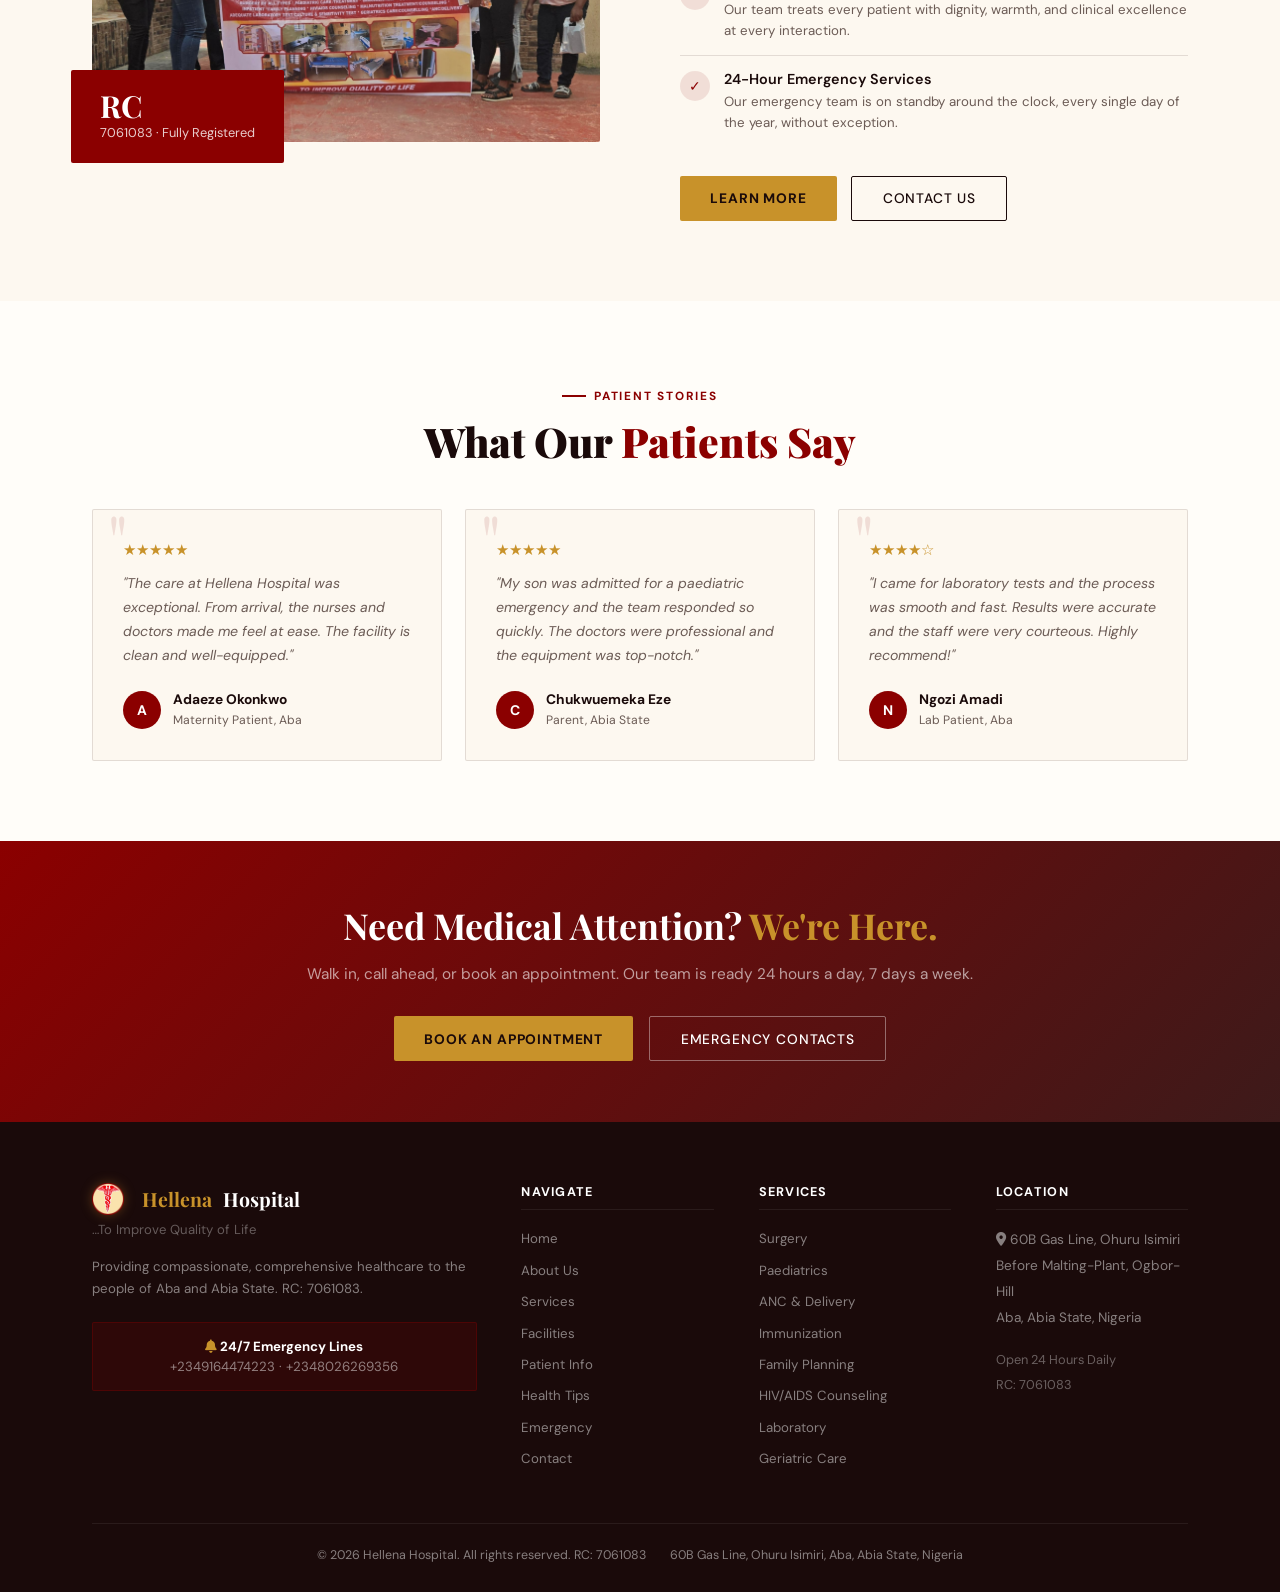
==== commit 57653ce6: "Fix burger menu functionality and remove loading text" ====
--- a/index.html
+++ b/index.html
@@ -14,7 +14,6 @@
 <div id="loading-screen" class="loading-screen">
   <div class="loading-content">
     <img src="/images/logo.png" alt="Hellena Hospital" class="loading-logo">
-    <p>Loading...</p>
   </div>
 </div>
 
--- a/css/styles.css
+++ b/css/styles.css
@@ -3,8 +3,7 @@
 /* LOADING SCREEN */
 .loading-screen{position:fixed;inset:0;background:linear-gradient(135deg,#1A0A0A 0%,#3D1A1A 60%,#8B0000 100%);display:flex;align-items:center;justify-content:center;z-index:9999;opacity:1;transition:opacity .5s ease;}
 .loading-content{text-align:center;}
-.loading-logo{width:120px;height:120px;animation:pulse 1.5s ease-in-out infinite;margin-bottom:2rem;}
-.loading-screen p{color:var(--gold);font-family:'Playfair Display',serif;font-size:1.2rem;letter-spacing:.15em;text-transform:uppercase;}
+.loading-logo{width:120px;height:120px;animation:pulse 1.5s ease-in-out infinite;margin-bottom:0;}
 @keyframes pulse{0%,100%{opacity:1;transform:scale(1)}50%{opacity:.7;transform:scale(1.05)}}
 *{margin:0;padding:0;box-sizing:border-box;}
 html{scroll-behavior:smooth;}
@@ -347,16 +346,18 @@
 }
 
 @media(max-width:768px){
-  nav{flex-wrap:wrap;gap:1rem;}
-  .nav-menu-wrapper{position:absolute;top:100%;left:0;right:0;background:rgba(26,10,10,0.98);flex:none;max-height:0;overflow:hidden;transition:max-height .3s ease;border-bottom:1px solid rgba(200,146,42,0.18);}
-  .nav-menu-wrapper.active{max-height:600px;}
-  .nav-burger{display:block;}
-  #desktop-actions{display:none;}
-  .nav-links{position:static;flex-direction:column;gap:0;width:100%;}
-  .nav-links li{display:flex;width:100%;border-bottom:1px solid rgba(200,146,42,0.1);}
-  .nav-links li a{padding:.8rem 1.4rem;flex:1;}
-  .nav-links li.mobile-actions{display:flex;flex-direction:column;border:none;}
-  .nav-links li.mobile-actions button{width:100%;padding:.8rem 1.4rem;margin:0;border-radius:0;text-align:left;}
+  nav{position:fixed;top:0;left:0;right:0;z-index:200;display:flex;align-items:center;justify-content:flex-start;padding:.6rem .8rem;background:rgba(26,10,10,0.96);backdrop-filter:blur(14px);border-bottom:1px solid rgba(200,146,42,0.18);gap:1rem;}
+  .nav-logo{order:0;}
+  .nav-burger{display:block !important;order:10;margin-left:auto !important;}
+  .nav-menu-wrapper{position:fixed;top:60px;left:0;right:0;background:rgba(26,10,10,0.98);max-height:0;overflow:hidden;transition:max-height .3s ease;border-bottom:1px solid rgba(200,146,42,0.18);order:11;}
+  .nav-menu-wrapper.active{max-height:calc(100vh - 60px);overflow-y:auto;}
+  .nav-links{flex-direction:column;gap:0;width:100%;}
+  .nav-links li{width:100%;}
+  .nav-links li:not(.mobile-actions){border-bottom:1px solid rgba(200,146,42,0.1);}
+  .nav-links li a{padding:1rem 1.4rem;display:block;}
+  .nav-links li.mobile-actions{display:flex !important;flex-direction:column;border:none;}
+  .nav-links li.mobile-actions button{width:100%;padding:1rem 1.4rem;margin:0;border-radius:0;text-align:left;font-size:.8rem;}
+  #desktop-actions{display:none !important;}
   .container{padding:0 1.5rem;}
   .hero-left{padding:6rem 1.5rem 3rem;}
   .hero h1{font-size:clamp(2rem,4vw,2.8rem);}
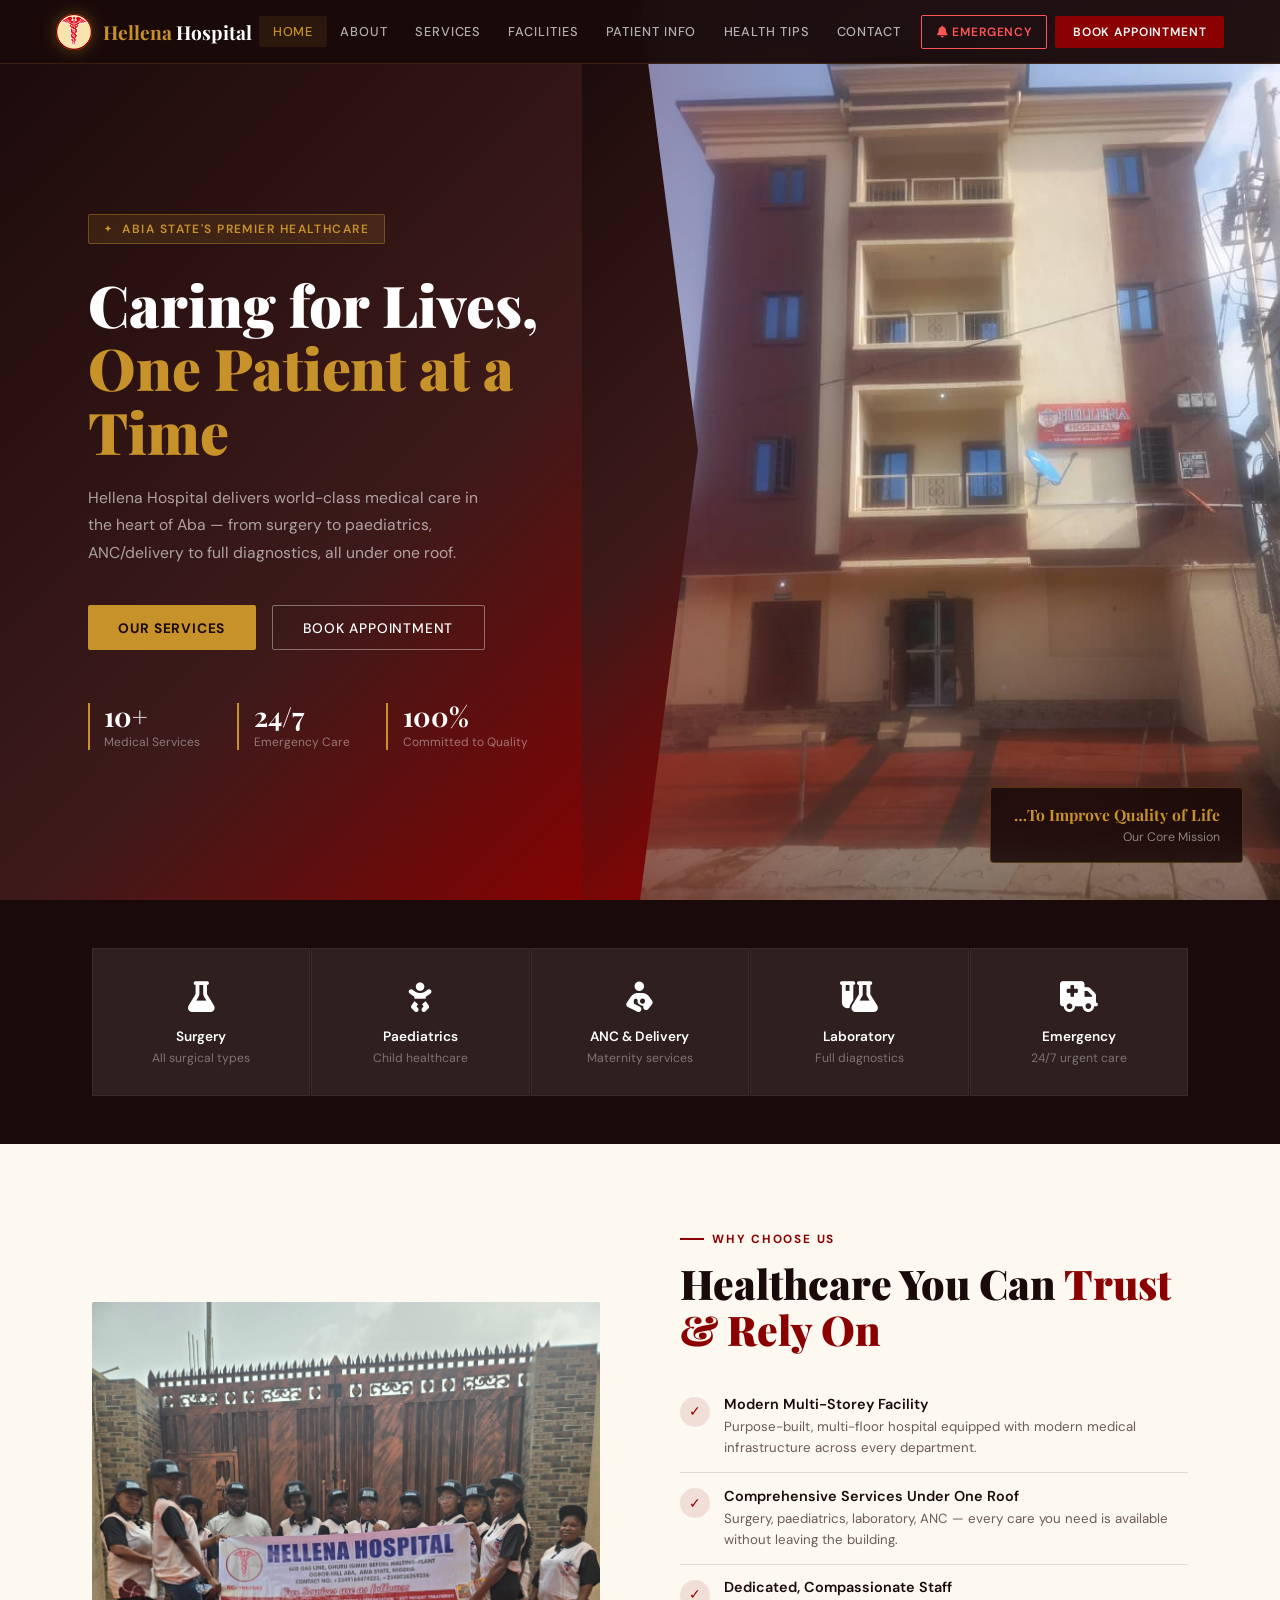
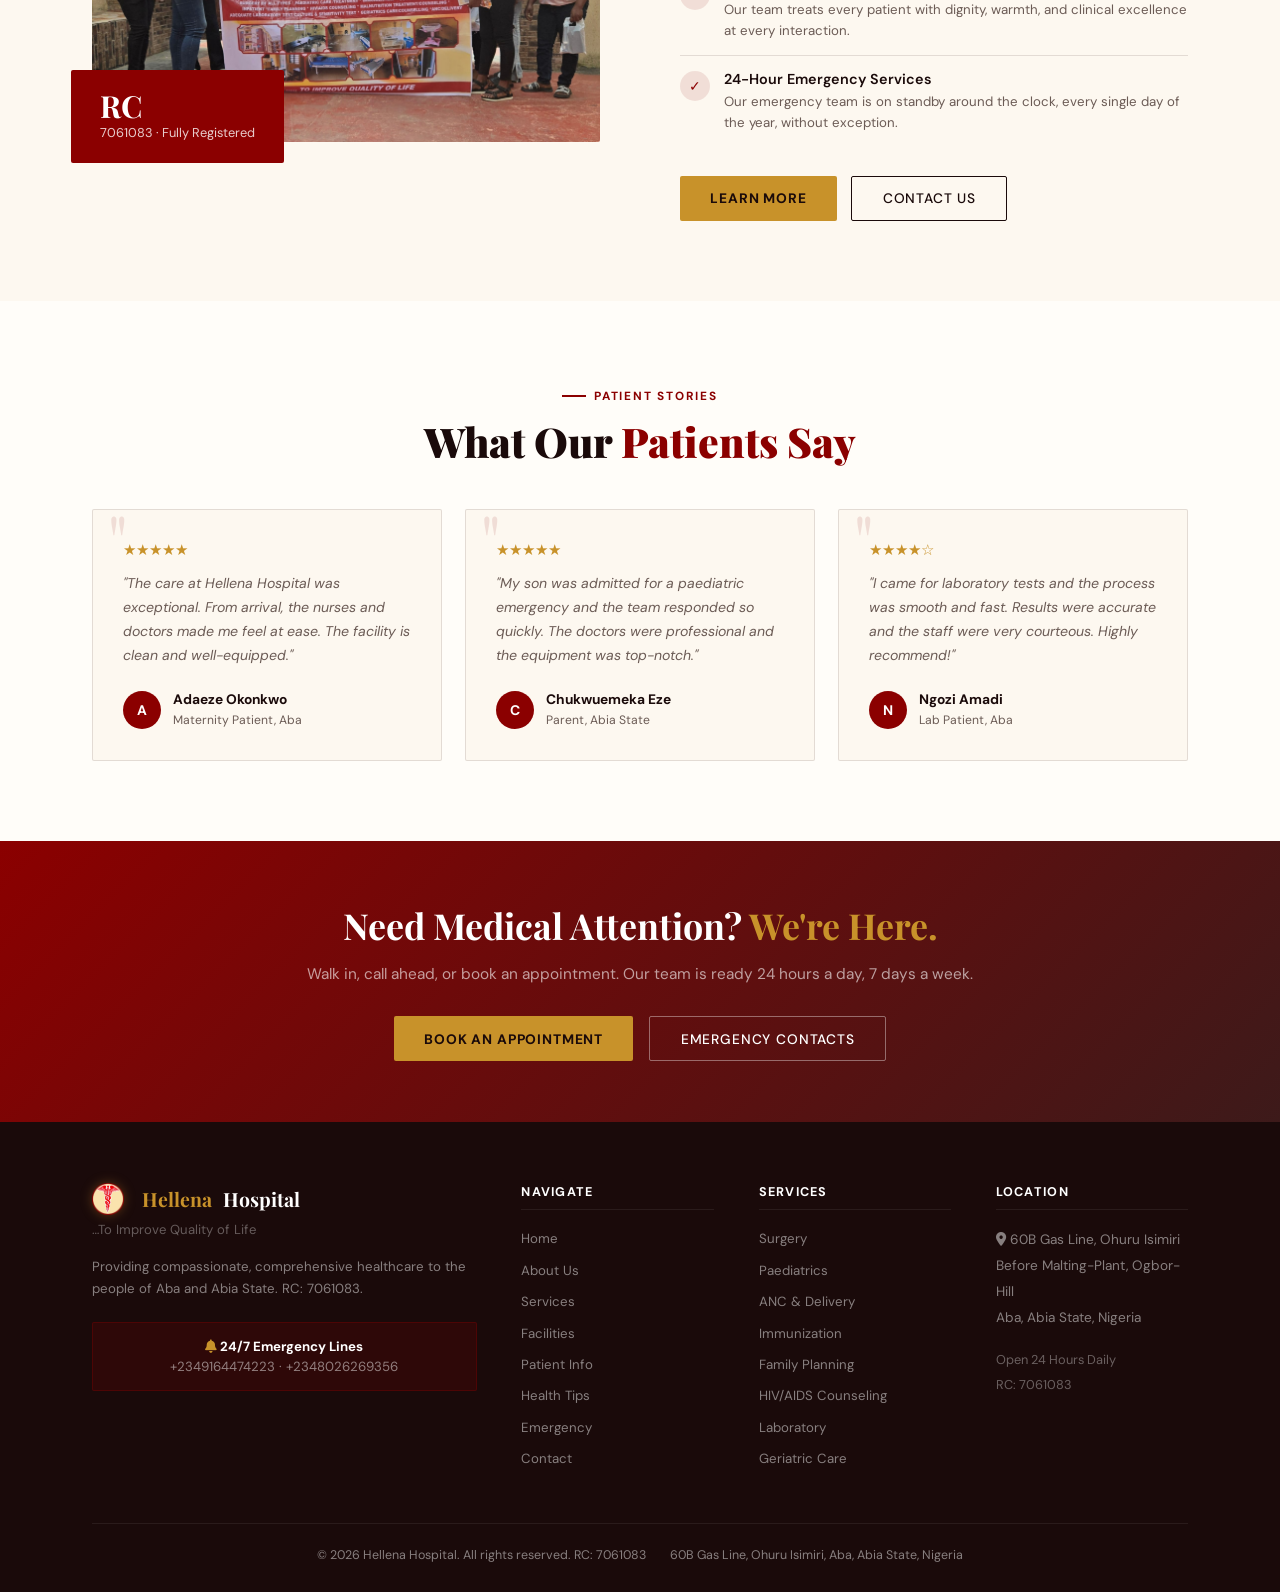
==== commit febf4108: "Final FrontEnd Setup" ====
--- a/index.html
+++ b/index.html
@@ -13,38 +13,56 @@
 <!-- LOADING SCREEN -->
 <div id="loading-screen" class="loading-screen">
   <div class="loading-content">
-    <img src="/images/logo.png" alt="Hellena Hospital" class="loading-logo">
+    <img src="images/logo.png" alt="Hellena Hospital" class="loading-logo">
   </div>
 </div>
 
 <!-- NAV -->
 <nav>
-  <a class="nav-logo" onclick="showPage('home')">
-    <div class="nav-caduceus"><img src="/images/logo.png" alt="Hellena Hospital Logo" style="width:40px;height:40px;object-fit:contain;filter:drop-shadow(0 0 8px rgba(200,146,42,0.4)) drop-shadow(0 0 4px rgba(139,0,0,0.2));"></div>
+  <!-- Logo -->
+  <a class="nav-logo" onclick="showPage('home')" role="button" aria-label="Hellena Hospital home">
+    <div class="nav-caduceus">
+      <img src="images/logo.png" alt="" style="width:36px;height:36px;object-fit:contain;filter:drop-shadow(0 0 8px rgba(200,146,42,0.4));">
+    </div>
     <span class="nav-logo-text"><em>Hellena</em> Hospital</span>
   </a>
-  <div class="nav-menu-wrapper" id="nav-menu-wrapper">
+
+  <!-- Drawer (desktop: horizontal bar | mobile ≤899px: slide-down) -->
+  <div class="nav-menu-wrapper" id="nav-menu-wrapper" role="navigation" aria-label="Main navigation">
     <ul class="nav-links" id="nav-links">
-      <li><a onclick="showPage('home'); toggleMenu();" id="nav-home" class="active">Home</a></li>
-      <li><a onclick="showPage('about'); toggleMenu();" id="nav-about">About</a></li>
-      <li><a onclick="showPage('services'); toggleMenu();" id="nav-services">Services</a></li>
-      <li><a onclick="showPage('facilities'); toggleMenu();" id="nav-facilities">Facilities</a></li>
-      <li><a onclick="showPage('patient'); toggleMenu();" id="nav-patient">Patient Info</a></li>
-      <li><a onclick="showPage('blog'); toggleMenu();" id="nav-blog">Health Tips</a></li>
-      <li><a onclick="showPage('contact'); toggleMenu();" id="nav-contact">Contact</a></li>
+      <li><a onclick="showPage('home')"       id="nav-home"       class="active">Home</a></li>
+      <li><a onclick="showPage('about')"      id="nav-about">About</a></li>
+      <li><a onclick="showPage('services')"   id="nav-services">Services</a></li>
+      <li><a onclick="showPage('facilities')" id="nav-facilities">Facilities</a></li>
+      <li><a onclick="showPage('patient')"    id="nav-patient">Patient Info</a></li>
+      <li><a onclick="showPage('blog')"       id="nav-blog">Health Tips</a></li>
+      <li><a onclick="showPage('contact')"    id="nav-contact">Contact</a></li>
+      <!-- Mobile-only CTA row (hidden on desktop via CSS) -->
       <li class="mobile-actions">
-        <button class="nav-emg" onclick="showPage('emergency'); toggleMenu();"><i class="fas fa-bell"></i> Emergency</button>
-      </li>
-      <li class="mobile-actions">
-        <button class="nav-cta" onclick="showPage('contact'); toggleMenu();">Book Appointment</button>
+        <button class="nav-emg" onclick="showPage('emergency')"><i class="fas fa-bell"></i> Emergency</button>
+        <button class="nav-cta" onclick="showPage('contact')">Book Appointment</button>
       </li>
     </ul>
   </div>
-  <div class="nav-actions" id="desktop-actions">
+
+  <!-- Desktop action buttons (hidden on mobile via CSS) -->
+  <div id="desktop-actions">
     <button class="nav-emg" onclick="showPage('emergency')"><i class="fas fa-bell"></i> Emergency</button>
     <button class="nav-cta" onclick="showPage('contact')">Book Appointment</button>
   </div>
-  <button class="nav-burger" onclick="toggleMenu()"><i class="fas fa-bars"></i></button>
+
+  <!-- Burger button — 3 animated bars → X (visible only ≤ 899px) -->
+  <button
+    class="nav-burger"
+    id="nav-burger"
+    aria-label="Toggle navigation menu"
+    aria-expanded="false"
+    aria-controls="nav-menu-wrapper"
+  >
+    <span class="bar"></span>
+    <span class="bar"></span>
+    <span class="bar"></span>
+  </button>
 </nav>
 
 <!-- PAGES CONTAINER -->
@@ -58,7 +76,7 @@
   <div class="container">
     <div class="footer-cols">
       <div>
-        <div class="fb-logo"><img src="/images/logo.png" alt="Hellena Hospital Logo" style="width:32px;height:32px;object-fit:contain;vertical-align:middle;margin-right:8px;filter:drop-shadow(0 0 6px rgba(200,146,42,0.3)) drop-shadow(0 0 3px rgba(139,0,0,0.15));"><em>Hellena</em> Hospital</div>
+        <div class="fb-logo"><img src="images/logo.png" alt="Hellena Hospital Logo" style="width:32px;height:32px;object-fit:contain;vertical-align:middle;margin-right:8px;filter:drop-shadow(0 0 6px rgba(200,146,42,0.3)) drop-shadow(0 0 3px rgba(139,0,0,0.15));"><em>Hellena</em> Hospital</div>
         <div class="fb-tag">…To Improve Quality of Life</div>
         <p class="fb-about">Providing compassionate, comprehensive healthcare to the people of Aba and Abia State. RC: 7061083.</p>
         <div class="fb-emg"><strong><i class="fas fa-bell"></i> 24/7 Emergency Lines</strong>+2349164474223 · +2348026269356</div>
@@ -79,14 +97,6 @@
   if (screen) {
     screen.style.opacity = '0';
     setTimeout(() => screen.style.display = 'none', 500);
-  }
-}
-
-// Toggle mobile menu
-function toggleMenu() {
-  const wrapper = document.getElementById('nav-menu-wrapper');
-  if (wrapper) {
-    wrapper.classList.toggle('active');
   }
 }
 
--- a/css/styles.css
+++ b/css/styles.css
@@ -1,416 +1,684 @@
-:root{--crimson:#8B0000;--crimson-light:#B22222;--gold:#C8922A;--cream:#FDF8F0;--warm-white:#FFFDF9;--deep:#1A0A0A;--muted:#6B5B55;--border:rgba(107,91,85,0.18);}
-
-/* LOADING SCREEN */
-.loading-screen{position:fixed;inset:0;background:linear-gradient(135deg,#1A0A0A 0%,#3D1A1A 60%,#8B0000 100%);display:flex;align-items:center;justify-content:center;z-index:9999;opacity:1;transition:opacity .5s ease;}
-.loading-content{text-align:center;}
-.loading-logo{width:120px;height:120px;animation:pulse 1.5s ease-in-out infinite;margin-bottom:0;}
+/* ═══════════════════════════════════════════════
+   HELLENA HOSPITAL — FULL RESPONSIVE STYLESHEET
+   Breakpoints:
+   • ≥1400px   — Large screens / wide desktop
+   • 1024–1399 — Desktop / laptop
+   •  900–1023 — Tablet landscape
+   •  601– 899 — Tablet portrait  ← BURGER ON
+   •  481– 600 — Mobile landscape ← BURGER ON
+   •  321– 480 — Mobile portrait  ← BURGER ON
+   •    ≤ 320  — Tiny (smartwatch/mini phone)
+═══════════════════════════════════════════════ */
+
+/* ── DESIGN TOKENS ── */
+:root {
+  --crimson: #8B0000;
+  --crimson-light: #B22222;
+  --gold: #C8922A;
+  --cream: #FDF8F0;
+  --warm-white: #FFFDF9;
+  --deep: #1A0A0A;
+  --muted: #6B5B55;
+  --border: rgba(107,91,85,0.18);
+  --nav-h: 64px;
+  --nav-h-mob: 56px;
+  --transition: all .25s ease;
+}
+
+/* ── RESET ── */
+*,*::before,*::after{margin:0;padding:0;box-sizing:border-box}
+html{scroll-behavior:smooth;font-size:16px}
+body{font-family:'DM Sans',sans-serif;background:var(--warm-white);color:var(--deep);overflow-x:hidden;-webkit-text-size-adjust:100%}
+img{max-width:100%;display:block}
+button{cursor:pointer;font-family:inherit}
+
+/* ── LOADING SCREEN ── */
+.loading-screen{position:fixed;inset:0;background:linear-gradient(135deg,#1A0A0A 0%,#3D1A1A 60%,#8B0000 100%);display:flex;align-items:center;justify-content:center;z-index:9999;opacity:1;transition:opacity .5s ease}
+.loading-content{text-align:center}
+.loading-logo{width:120px;height:120px;animation:pulse 1.5s ease-in-out infinite;margin:0 auto}
 @keyframes pulse{0%,100%{opacity:1;transform:scale(1)}50%{opacity:.7;transform:scale(1.05)}}
-*{margin:0;padding:0;box-sizing:border-box;}
-html{scroll-behavior:smooth;}
-body{font-family:'DM Sans',sans-serif;background:var(--warm-white);color:var(--deep);overflow-x:hidden;}
-.page{display:none;animation:fadeIn .4s ease;}
-.page.active{display:block;}
+
+/* ── PAGE TRANSITIONS ── */
+.page{display:none;animation:fadeIn .4s ease}
+.page.active{display:block}
 @keyframes fadeIn{from{opacity:0;transform:translateY(12px)}to{opacity:1;transform:translateY(0)}}
 @keyframes fadeUp{from{opacity:0;transform:translateY(30px)}to{opacity:1;transform:translateY(0)}}
 
-/* NAV */
-nav{position:fixed;top:0;left:0;right:0;z-index:200;display:flex;align-items:center;justify-content:space-between;padding:1rem 3.5rem;background:rgba(26,10,10,0.96);backdrop-filter:blur(14px);border-bottom:1px solid rgba(200,146,42,0.18);}
-.nav-logo{display:flex;align-items:center;gap:.7rem;cursor:pointer;text-decoration:none;}
-.nav-caduceus{width:34px;height:34px;background:var(--gold);border-radius:50%;display:flex;align-items:center;justify-content:center;font-size:1.2rem;}
-.nav-logo-text{font-family:'Playfair Display',serif;color:#fff;font-size:1.25rem;font-weight:700;}
-.nav-logo-text em{color:var(--gold);font-style:normal;}
-.nav-menu-wrapper{flex:1;display:flex;justify-content:center;}
-.nav-burger{display:none;background:none;border:none;color:#fff;font-size:1.5rem;cursor:pointer;z-index:201;margin-left:auto;}
-.nav-links{display:flex;gap:0;list-style:none;}
-.nav-links li{display:flex;align-items:center;}
-.nav-links li.mobile-actions{display:none;}
-.nav-links li a{color:rgba(255,255,255,0.68);text-decoration:none;font-size:.8rem;font-weight:500;letter-spacing:.07em;text-transform:uppercase;padding:.45rem .9rem;border-radius:2px;transition:all .2s;cursor:pointer;display:block;}
-.nav-links li a:hover,.nav-links li a.active{color:var(--gold);}
-.nav-links li a.active{background:rgba(200,146,42,0.1);}
-#desktop-actions{display:flex;gap:.5rem;align-items:center;}
-.nav-emg{background:transparent;color:#ff5555;border:1px solid #ff5555;padding:.55rem 1rem;border-radius:2px;font-family:'DM Sans',sans-serif;font-size:.78rem;font-weight:600;letter-spacing:.08em;text-transform:uppercase;cursor:pointer;transition:all .25s;}
-.nav-emg:hover{background:#ff5555;color:#fff;}
-.nav-cta{background:var(--crimson);color:#fff;border:none;padding:.55rem 1.3rem;border-radius:2px;font-family:'DM Sans',sans-serif;font-size:.78rem;font-weight:600;letter-spacing:.08em;text-transform:uppercase;cursor:pointer;transition:background .25s;}
-.nav-cta:hover{background:var(--crimson-light);}
-
-/* SHARED */
-.container{max-width:1160px;margin:0 auto;padding:0 2rem;}
-.section-label{display:inline-flex;align-items:center;gap:.5rem;color:var(--crimson);font-size:.74rem;font-weight:700;letter-spacing:.15em;text-transform:uppercase;margin-bottom:.85rem;}
-.section-label::before{content:'';width:24px;height:2px;background:var(--crimson);}
-.section-label.gold{color:var(--gold);}
-.section-label.gold::before{background:var(--gold);}
-h2.section-title{font-family:'Playfair Display',serif;font-size:clamp(1.85rem,3.2vw,2.6rem);font-weight:900;line-height:1.13;color:var(--deep);}
-h2.section-title span{color:var(--crimson);}
-h2.section-title.light{color:#fff;}
-h2.section-title.light span{color:var(--gold);}
-section{padding:5rem 0;}
-.btn-gold{background:var(--gold);color:var(--deep);padding:.8rem 1.9rem;border:none;border-radius:2px;font-family:'DM Sans',sans-serif;font-weight:700;font-size:.86rem;letter-spacing:.06em;text-transform:uppercase;cursor:pointer;transition:all .25s;text-decoration:none;display:inline-block;}
-.btn-gold:hover{background:#dba228;transform:translateY(-2px);}
-.btn-ol{background:transparent;color:#fff;padding:.8rem 1.9rem;border:1.5px solid rgba(255,255,255,0.38);border-radius:2px;font-family:'DM Sans',sans-serif;font-weight:500;font-size:.86rem;letter-spacing:.06em;text-transform:uppercase;cursor:pointer;transition:all .25s;text-decoration:none;display:inline-block;}
-.btn-ol:hover{border-color:var(--gold);color:var(--gold);}
-.btn-ol-dark{background:transparent;color:var(--deep);padding:.8rem 1.9rem;border:1.5px solid var(--deep);border-radius:2px;font-family:'DM Sans',sans-serif;font-weight:500;font-size:.86rem;letter-spacing:.06em;text-transform:uppercase;cursor:pointer;transition:all .25s;display:inline-block;}
-.btn-ol-dark:hover{border-color:var(--crimson);color:var(--crimson);}
-
-.page-banner{padding:8.5rem 0 3.8rem;background:linear-gradient(135deg,#1A0A0A 0%,#3D1A1A 60%,#8B0000 100%);position:relative;overflow:hidden;}
-.page-banner::after{content:'';position:absolute;inset:0;background:radial-gradient(ellipse at 80% 50%,rgba(200,146,42,0.07) 0%,transparent 70%);}
-.page-banner .container{position:relative;z-index:1;}
-.page-banner .section-label{color:var(--gold);}
-.page-banner .section-label::before{background:var(--gold);}
-.page-banner h1{font-family:'Playfair Display',serif;font-size:clamp(2rem,3.8vw,3.2rem);font-weight:900;color:#fff;line-height:1.1;margin-bottom:.7rem;}
-.page-banner h1 span{color:var(--gold);}
-.page-banner p{color:rgba(255,255,255,0.58);font-size:.97rem;max-width:510px;line-height:1.72;}
-.breadcrumb{display:flex;gap:.5rem;align-items:center;margin-bottom:1.4rem;}
-.breadcrumb span{font-size:.78rem;color:rgba(255,255,255,0.38);letter-spacing:.06em;}
-.breadcrumb a{font-size:.72rem;color:rgba(255,255,255,0.38);text-decoration:none;cursor:pointer;transition:color .2s ease;}
-.breadcrumb a:hover{color:var(--gold);}
-.breadcrumb span.active{color:var(--gold);}
-.breadcrumb .sep{color:rgba(255,255,255,0.2);}
-
-.form-group{display:flex;flex-direction:column;gap:.38rem;margin-bottom:.9rem;}
-.form-group label{font-size:.76rem;font-weight:600;color:var(--muted);text-transform:uppercase;letter-spacing:.07em;}
-.form-group input,.form-group select,.form-group textarea{border:1px solid var(--border);padding:.72rem 1rem;border-radius:2px;font-family:'DM Sans',sans-serif;font-size:.9rem;background:#fff;color:var(--deep);transition:border-color .25s;outline:none;}
-.form-group input:focus,.form-group select:focus,.form-group textarea:focus{border-color:var(--crimson);}
-.form-group textarea{resize:vertical;min-height:95px;}
-.form-row{display:grid;grid-template-columns:1fr 1fr;gap:.9rem;}
-.form-submit{width:100%;background:var(--crimson);color:#fff;border:none;padding:.95rem;font-family:'DM Sans',sans-serif;font-weight:700;font-size:.86rem;letter-spacing:.08em;text-transform:uppercase;cursor:pointer;border-radius:2px;transition:background .25s;}
-.form-submit:hover{background:var(--crimson-light);}
-
-/* CTA BANNER */
-.cta-banner{background:linear-gradient(135deg,#8B0000 0%,#3D1A1A 100%);padding:3.8rem 0;text-align:center;}
-.cta-banner h2{font-family:'Playfair Display',serif;font-size:clamp(1.7rem,2.8vw,2.4rem);color:#fff;margin-bottom:.9rem;}
-.cta-banner p{color:rgba(255,255,255,0.6);margin-bottom:2rem;font-size:.96rem;}
-.cta-btns{display:flex;gap:1rem;justify-content:center;flex-wrap:wrap;}
-
-/* ══════════════════ HOME ══════════════════ */
-.hero{min-height:100vh;display:grid;grid-template-columns:1fr 1fr;position:relative;overflow:hidden;}
-.hero-left{background:linear-gradient(135deg,#1A0A0A 0%,#3D1A1A 60%,#8B0000 100%);display:flex;flex-direction:column;justify-content:center;padding:10rem 4rem 6rem 5.5rem;position:relative;z-index:2;}
-.hero-left::after{content:'';position:absolute;right:-58px;top:0;bottom:0;width:116px;background:inherit;clip-path:polygon(0 0,50% 0,100% 50%,50% 100%,0 100%);z-index:3;}
-.hero-tag{display:inline-flex;align-items:center;gap:.55rem;background:rgba(200,146,42,0.14);border:1px solid rgba(200,146,42,0.38);color:var(--gold);font-size:.75rem;font-weight:600;letter-spacing:.12em;text-transform:uppercase;padding:.38rem .95rem;border-radius:2px;margin-bottom:1.8rem;width:fit-content;animation:fadeUp .8s ease both;}
-.hero-tag::before{content:'✦';font-size:.58rem;}
-.hero h1{font-family:'Playfair Display',serif;font-size:clamp(2.5rem,4.5vw,3.8rem);line-height:1.1;color:#fff;font-weight:900;margin-bottom:1.3rem;animation:fadeUp .8s .15s ease both;}
-.hero h1 span{color:var(--gold);display:block;}
-.hero-sub{color:rgba(255,255,255,0.6);font-size:.98rem;line-height:1.75;max-width:400px;margin-bottom:2.4rem;animation:fadeUp .8s .3s ease both;}
-.hero-btns{display:flex;gap:1rem;animation:fadeUp .8s .45s ease both;}
-.hero-stats{display:flex;gap:2.3rem;margin-top:3.3rem;animation:fadeUp .8s .6s ease both;}
-.stat{border-left:2px solid var(--gold);padding-left:.9rem;}
-.stat-num{font-family:'Playfair Display',serif;font-size:1.7rem;color:#fff;font-weight:700;line-height:1;}
-.stat-label{color:rgba(255,255,255,0.42);font-size:.75rem;margin-top:.22rem;}
-.hero-right{position:relative;overflow:hidden;}
-.hero-right img{width:100%;height:100%;object-fit:cover;object-position:center top;}
-.hero-right::before{content:'';position:absolute;inset:0;z-index:1;background:linear-gradient(to right,rgba(139,0,0,0.22) 0%,transparent 40%),linear-gradient(to top,rgba(26,10,10,0.52) 0%,transparent 40%);}
-.hero-badge{position:absolute;bottom:2.3rem;right:2.3rem;z-index:2;background:rgba(26,10,10,0.88);backdrop-filter:blur(10px);border:1px solid rgba(200,146,42,0.28);padding:1rem 1.4rem;border-radius:4px;text-align:right;}
-.hero-badge strong{font-family:'Playfair Display',serif;font-size:.98rem;color:var(--gold);display:block;}
-.hero-badge span{color:rgba(255,255,255,0.48);font-size:.77rem;}
-
-.quick-strip{background:var(--deep);padding:3rem 0;}
-.qs-grid{display:grid;grid-template-columns:repeat(5,1fr);gap:1px;background:rgba(255,255,255,0.05);}
-.qs-card{background:rgba(255,255,255,0.04);padding:1.8rem 1.3rem;text-align:center;border:1px solid rgba(255,255,255,0.05);cursor:pointer;transition:all .3s;}
-.qs-card:hover{background:rgba(139,0,0,0.2);border-color:rgba(139,0,0,0.4);}
-.qs-icon{font-size:1.9rem;display:block;margin-bottom:.7rem;color:#fff;}
-.qs-card h4{color:#fff;font-size:.85rem;font-weight:600;margin-bottom:.3rem;}
-.qs-card p{color:rgba(255,255,255,0.38);font-size:.76rem;}
-
-.why{background:var(--cream);}
-.why-grid{display:grid;grid-template-columns:1fr 1fr;gap:5rem;align-items:center;}
-.why-img{position:relative;}
-.why-img img{width:100%;height:440px;object-fit:cover;border-radius:2px;}
-.why-badge{position:absolute;bottom:-1.3rem;left:-1.3rem;background:var(--crimson);color:#fff;padding:1.3rem 1.8rem;border-radius:2px;}
-.why-badge strong{font-family:'Playfair Display',serif;font-size:1.9rem;display:block;line-height:1;}
-.why-badge span{font-size:.8rem;opacity:.8;}
-.why-points{margin-top:1.8rem;}
-.why-point{display:flex;gap:.9rem;align-items:flex-start;padding:.85rem 0;border-bottom:1px solid var(--border);}
-.why-point:last-child{border-bottom:none;}
-.wcheck{width:30px;height:30px;background:rgba(139,0,0,0.1);border-radius:50%;display:flex;align-items:center;justify-content:center;color:var(--crimson);font-size:.85rem;flex-shrink:0;margin-top:.1rem;}
-.why-point h4{font-size:.9rem;font-weight:600;margin-bottom:.18rem;}
-.why-point p{color:var(--muted);font-size:.83rem;line-height:1.6;}
-
-.testimonials{background:var(--warm-white);}
-.test-grid{display:grid;grid-template-columns:repeat(3,1fr);gap:1.4rem;margin-top:2.8rem;}
-.test-card{background:var(--cream);padding:1.9rem;border-radius:2px;border:1px solid var(--border);position:relative;}
-.test-card::before{content:'"';font-family:'Playfair Display',serif;font-size:4.5rem;color:var(--crimson);opacity:.1;position:absolute;top:-.4rem;left:.9rem;line-height:1;}
-.test-stars{color:var(--gold);font-size:.95rem;margin-bottom:.75rem;}
-.test-card p{color:var(--muted);font-size:.88rem;line-height:1.7;font-style:italic;}
-.test-author{display:flex;align-items:center;gap:.75rem;margin-top:1.4rem;}
-.test-av{width:38px;height:38px;border-radius:50%;background:var(--crimson);display:flex;align-items:center;justify-content:center;color:#fff;font-weight:700;font-size:.87rem;}
-.test-author strong{display:block;font-size:.86rem;}
-.test-author span{font-size:.76rem;color:var(--muted);}
-
-/* ══════════════════ ABOUT ══════════════════ */
-.story-grid{display:grid;grid-template-columns:1fr 1fr;gap:4.5rem;align-items:start;}
-.story-imgs{display:grid;grid-template-columns:1fr 1fr;gap:.75rem;}
-.story-imgs img{width:100%;height:185px;object-fit:cover;border-radius:2px;}
-.story-imgs img:first-child{grid-column:1/-1;height:235px;}
-.story-text p{color:var(--muted);line-height:1.85;margin-bottom:1.1rem;font-size:.95rem;}
-.s-detail{display:flex;gap:.85rem;align-items:flex-start;margin-top:.75rem;}
-.s-ico{width:38px;height:38px;background:var(--crimson);border-radius:2px;display:flex;align-items:center;justify-content:center;font-size:1rem;flex-shrink:0;color:#fff;}
-.s-ico-text strong{display:block;font-size:.87rem;margin-bottom:.08rem;}
-.s-ico-text span{color:var(--muted);font-size:.82rem;}
-
-.values-grid{display:grid;grid-template-columns:repeat(3,1fr);gap:1.3rem;margin-top:2.8rem;}
-.value-card{padding:1.9rem;background:var(--warm-white);border-radius:2px;border:1px solid var(--border);text-align:center;}
-.value-icon{font-size:2.1rem;margin-bottom:.9rem;display:block;color:var(--crimson);}
-.value-card h3{font-family:'Playfair Display',serif;font-size:1.05rem;margin-bottom:.55rem;}
-.value-card p{color:var(--muted);font-size:.85rem;line-height:1.62;}
-
-.team-grid{display:grid;grid-template-columns:repeat(4,1fr);gap:1.4rem;margin-top:2.8rem;}
-.team-card{background:rgba(255,255,255,0.05);border:1px solid rgba(255,255,255,0.07);border-radius:2px;overflow:hidden;transition:transform .3s;}
-.team-card:hover{transform:translateY(-4px);}
-.team-img{height:210px;background:linear-gradient(135deg,#3D1A1A,#8B0000);display:flex;align-items:center;justify-content:center;font-size:3.8rem;color:#fff;}
-.team-info{padding:1.1rem 1.4rem;}
-.team-info h4{color:#fff;font-family:'Playfair Display',serif;font-size:.97rem;margin-bottom:.18rem;}
-.team-info span{color:var(--gold);font-size:.78rem;font-weight:500;}
-.team-info p{color:rgba(255,255,255,0.42);font-size:.78rem;margin-top:.35rem;}
-
-/* ══════════════════ SERVICES ══════════════════ */
-.srv-grid{display:grid;grid-template-columns:repeat(3,1fr);gap:1.4rem;}
-.srv-card{background:var(--warm-white);border:1px solid var(--border);border-radius:2px;overflow:hidden;transition:all .3s;}
-.srv-card:hover{border-color:var(--crimson);box-shadow:0 8px 28px rgba(139,0,0,0.09);}
-.srv-top{background:linear-gradient(135deg,#1A0A0A,#3D1A1A);padding:1.9rem;position:relative;overflow:hidden;}
-.srv-top::after{content:'';position:absolute;right:-18px;bottom:-18px;width:90px;height:90px;border-radius:50%;background:rgba(200,146,42,0.07);}
-.srv-top .srv-ico{font-size:2.6rem;display:block;margin-bottom:.45rem;color:#fff;}
-.srv-top h3{font-family:'Playfair Display',serif;color:#fff;font-size:1.1rem;}
-.srv-body{padding:1.4rem 1.9rem;}
-.srv-body p{color:var(--muted);font-size:.85rem;line-height:1.68;margin-bottom:.9rem;}
-.srv-features{list-style:none;}
-.srv-features li{font-size:.81rem;color:var(--deep);padding:.28rem 0;display:flex;align-items:center;gap:.45rem;}
-.srv-features li::before{content:'✓';color:var(--crimson);font-weight:700;}
-
-.process-grid{display:grid;grid-template-columns:repeat(4,1fr);gap:0;margin-top:2.8rem;position:relative;}
-.process-grid::before{content:'';position:absolute;top:1.9rem;left:12%;right:12%;height:2px;background:linear-gradient(to right,var(--crimson),var(--gold));}
-.proc-step{text-align:center;padding:0 .9rem;position:relative;}
-.proc-num{width:60px;height:60px;border-radius:50%;background:var(--crimson);color:#fff;font-family:'Playfair Display',serif;font-size:1.4rem;font-weight:700;display:flex;align-items:center;justify-content:center;margin:0 auto 1.1rem;position:relative;z-index:1;border:3px solid var(--cream);}
-.proc-step h4{font-size:.9rem;font-weight:700;margin-bottom:.45rem;}
-.proc-step p{color:var(--muted);font-size:.8rem;line-height:1.58;}
-
-/* ══════════════════ FACILITIES ══════════════════ */
-.fac-grid{display:grid;grid-template-columns:repeat(3,1fr);gap:1.1rem;margin-top:2.8rem;}
-.fac-item{position:relative;overflow:hidden;border-radius:2px;cursor:pointer;}
-.fac-item img{width:100%;height:230px;object-fit:cover;transition:transform .5s;}
-.fac-item:hover img{transform:scale(1.06);}
-.fac-over{position:absolute;inset:0;background:linear-gradient(to top,rgba(26,10,10,0.82) 0%,transparent 55%);display:flex;flex-direction:column;justify-content:flex-end;padding:1.4rem;opacity:0;transition:opacity .3s;}
-.fac-item:hover .fac-over{opacity:1;}
-.fac-over h4{color:#fff;font-family:'Playfair Display',serif;font-size:.97rem;}
-.fac-over span{color:var(--gold);font-size:.78rem;}
-.fac-item:nth-child(1){grid-column:span 2;}
-.fac-item:nth-child(5){grid-column:span 2;}
-
-.equip-grid{display:grid;grid-template-columns:repeat(4,1fr);gap:1.1rem;margin-top:2.8rem;}
-.equip-card{background:var(--warm-white);border:1px solid var(--border);border-radius:2px;padding:1.7rem 1.4rem;text-align:center;transition:all .3s;}
-.equip-card:hover{border-color:var(--gold);background:var(--deep);}
-.equip-card:hover .equip-title{color:#fff;}
-.equip-card:hover .equip-desc{color:rgba(255,255,255,0.52);}
-.equip-icon{font-size:1.9rem;margin-bottom:.75rem;display:block;color:var(--crimson);}.equip-card:hover .equip-icon{color:var(--gold);}
-.equip-title{font-size:.88rem;font-weight:700;margin-bottom:.38rem;transition:color .3s;}
-.equip-desc{color:var(--muted);font-size:.8rem;line-height:1.5;transition:color .3s;}
-
-/* ══════════════════ PATIENT INFO ══════════════════ */
-.ptabs{display:flex;gap:0;border-bottom:2px solid var(--border);margin-bottom:2.8rem;flex-wrap:wrap;}
-.ptab{padding:.85rem 1.6rem;font-size:.82rem;font-weight:600;letter-spacing:.06em;text-transform:uppercase;cursor:pointer;border-bottom:2px solid transparent;margin-bottom:-2px;color:var(--muted);transition:all .25s;background:none;border-top:none;border-left:none;border-right:none;font-family:'DM Sans',sans-serif;}
-.ptab:hover{color:var(--crimson);}
-.ptab.active{color:var(--crimson);border-bottom-color:var(--crimson);}
-.ptab-content{display:none;}
-.ptab-content.active{display:block;animation:fadeIn .3s ease;}
-
-.acc{border:1px solid var(--border);border-radius:2px;overflow:hidden;margin-bottom:.9rem;}
-.acc-hd{display:flex;justify-content:space-between;align-items:center;padding:1.1rem 1.4rem;cursor:pointer;background:var(--cream);font-weight:600;font-size:.9rem;transition:background .2s;}
-.acc-hd:hover{background:#f4ece0;}
-.acc-icon{color:var(--crimson);font-size:1.2rem;transition:transform .3s;line-height:1;}
-.acc-hd.open .acc-icon{transform:rotate(45deg);}
-.acc-bd{display:none;padding:1.4rem;border-top:1px solid var(--border);background:#fff;}
-.acc-bd.open{display:block;animation:fadeIn .25s ease;}
-.acc-bd p,.acc-bd li{color:var(--muted);font-size:.88rem;line-height:1.8;}
-.acc-bd ul{margin-left:1.4rem;margin-top:.45rem;}
-.acc-bd ul li{margin-bottom:.28rem;}
-
-.adm-steps{list-style:none;}
-.adm-step{display:flex;gap:1.4rem;margin-bottom:1.9rem;align-items:flex-start;padding-bottom:1.9rem;border-bottom:1px dashed var(--border);}
-.adm-step:last-child{border-bottom:none;}
-.adm-n{width:46px;height:46px;border-radius:50%;background:var(--crimson);color:#fff;font-family:'Playfair Display',serif;font-size:1.25rem;font-weight:700;display:flex;align-items:center;justify-content:center;flex-shrink:0;}
-.adm-step h4{font-size:.92rem;font-weight:700;margin-bottom:.38rem;}
-.adm-step p{color:var(--muted);font-size:.86rem;line-height:1.7;}
-
-.rights-grid{display:grid;grid-template-columns:1fr 1fr;gap:1.3rem;}
-.right-card{padding:1.7rem;background:var(--cream);border-radius:2px;border-left:3px solid var(--crimson);}
-.right-card h4{font-size:.9rem;font-weight:700;margin-bottom:.45rem;}
-.right-card p{color:var(--muted);font-size:.83rem;line-height:1.63;}
-
-/* ══════════════════ BLOG ══════════════════ */
-.blog-layout{display:grid;grid-template-columns:2fr 1fr;gap:3rem;margin-top:2.8rem;}
-.blog-grid{display:grid;grid-template-columns:1fr 1fr;gap:1.7rem;}
-.blog-card{background:var(--warm-white);border:1px solid var(--border);border-radius:2px;overflow:hidden;transition:transform .3s;}
-.blog-card:hover{transform:translateY(-4px);}
-.blog-thumb{height:170px;display:flex;align-items:center;justify-content:center;font-size:2.9rem;color:var(--crimson);}
-.t1{background:linear-gradient(135deg,#fde8e8,#fcd4d4);}
-.t2{background:linear-gradient(135deg,#e8f5e9,#c8e6c9);}
-.t3{background:linear-gradient(135deg,#e3f2fd,#bbdefb);}
-.t4{background:linear-gradient(135deg,#fff3e0,#ffe0b2);}
-.t5{background:linear-gradient(135deg,#fce4ec,#f8bbd9);}
-.t6{background:linear-gradient(135deg,#f3e5f5,#e1bee7);}
-.blog-body{padding:1.4rem;}
-.blog-cat{display:inline-block;background:rgba(139,0,0,0.1);color:var(--crimson);font-size:.7rem;font-weight:700;letter-spacing:.1em;text-transform:uppercase;padding:.22rem .65rem;border-radius:2px;margin-bottom:.75rem;}
-.blog-card h3{font-family:'Playfair Display',serif;font-size:.97rem;line-height:1.4;margin-bottom:.55rem;}
-.blog-card p{color:var(--muted);font-size:.83rem;line-height:1.62;}
-.blog-meta{display:flex;justify-content:space-between;align-items:center;margin-top:1.1rem;padding-top:.9rem;border-top:1px solid var(--border);}
-.blog-meta span{font-size:.76rem;color:var(--muted);}
-.blog-read{font-size:.76rem;font-weight:700;color:var(--crimson);cursor:pointer;}
-.sw{background:var(--cream);border-radius:2px;padding:1.7rem;margin-bottom:1.4rem;}
-.sw h4{font-family:'Playfair Display',serif;font-size:.97rem;margin-bottom:1.1rem;padding-bottom:.75rem;border-bottom:1px solid var(--border);}
-.htip{display:flex;gap:.75rem;align-items:flex-start;padding:.65rem 0;border-bottom:1px solid var(--border);}
-.htip:last-child{border-bottom:none;}
-.htip-ico{font-size:1.2rem;color:var(--crimson);}
-.htip p{font-size:.81rem;color:var(--muted);line-height:1.5;}
-
-/* ══════════════════ EMERGENCY ══════════════════ */
-.emg-alert{background:linear-gradient(135deg,#3D0000,#8B0000);padding:3.5rem;border-radius:2px;margin-bottom:2.8rem;display:flex;justify-content:space-between;align-items:center;gap:2rem;border:2px solid rgba(255,85,85,0.28);}
-.emg-alert-text h2{font-family:'Playfair Display',serif;font-size:clamp(1.5rem,2.8vw,2.2rem);color:#fff;margin-bottom:.75rem;}
-.emg-alert-text p{color:rgba(255,255,255,0.6);font-size:.93rem;line-height:1.6;}
-.emg-nums{display:flex;flex-direction:column;gap:.9rem;min-width:270px;}
-.emg-num{background:rgba(0,0,0,0.28);border:1px solid rgba(255,85,85,0.28);padding:1.1rem 1.7rem;border-radius:2px;text-align:center;}
-.emg-num strong{display:block;font-family:'Playfair Display',serif;font-size:1.55rem;color:#fff;}
-.emg-num span{color:rgba(255,255,255,0.5);font-size:.78rem;}
-.emg-cols{display:grid;grid-template-columns:1fr 1fr;gap:2.8rem;}
-.emg-cols h3{font-family:'Playfair Display',serif;font-size:1.25rem;margin-bottom:1.1rem;}
-.emg-list{list-style:none;}
-.emg-list li{padding:.9rem 1.1rem;background:var(--cream);margin-bottom:.55rem;border-radius:2px;border-left:3px solid var(--crimson);display:flex;align-items:flex-start;gap:.75rem;font-size:.88rem;line-height:1.55;}
-.emg-list li em{font-size:1.1rem;font-style:normal;color:var(--crimson);}
-.emg-do li em{color:#2e7d32;}
-.emg-dont li em{color:#c62828;}
-.emg-do li{border-left-color:#2e7d32;}
-.emg-dont li{border-left-color:#c62828;}
-.fa-grid{display:grid;grid-template-columns:repeat(3,1fr);gap:1.1rem;margin-top:2.8rem;}
-.fa-card{padding:1.7rem;background:var(--cream);border-radius:2px;border:1px solid var(--border);}
-.fa-card h4{font-size:.9rem;font-weight:700;margin-bottom:.75rem;display:flex;align-items:center;gap:.45rem;color:var(--deep);}
-.fa-card h4 i{color:var(--crimson);}
-.fa-card ol{margin-left:1.1rem;}
-.fa-card ol li{font-size:.81rem;color:var(--muted);line-height:1.6;margin-bottom:.28rem;}
-
-/* ══════════════════ CONTACT ══════════════════ */
-.contact-cols{display:grid;grid-template-columns:1fr 1fr;gap:3.8rem;align-items:start;}
-.ci-card{background:var(--deep);color:#fff;padding:2.8rem;border-radius:2px;}
-.ci-card h3{font-family:'Playfair Display',serif;font-size:1.35rem;color:var(--gold);margin-bottom:1.4rem;}
-.ci{display:flex;gap:.9rem;align-items:flex-start;padding:1.1rem 0;border-bottom:1px solid rgba(255,255,255,0.07);}
-.ci:last-of-type{border-bottom:none;}
-.ci-ico{width:38px;height:38px;background:rgba(200,146,42,0.14);border-radius:50%;display:flex;align-items:center;justify-content:center;font-size:1rem;flex-shrink:0;color:var(--gold);}
-.ci strong{display:block;font-size:.76rem;color:rgba(255,255,255,0.42);text-transform:uppercase;letter-spacing:.08em;margin-bottom:.18rem;}
-.ci span{font-size:.9rem;color:#fff;}
-.map-ph{margin-top:1.8rem;background:rgba(255,255,255,0.05);border:1px solid rgba(255,255,255,0.09);border-radius:2px;height:170px;display:flex;align-items:center;justify-content:center;color:rgba(255,255,255,0.28);font-size:.82rem;text-align:center;padding:1rem;line-height:1.7;}
-.appt-form{background:var(--cream);padding:2.8rem;border-radius:2px;}
-.appt-form h3{font-family:'Playfair Display',serif;font-size:1.45rem;margin-bottom:.45rem;}
-.appt-form > p{color:var(--muted);font-size:.86rem;margin-bottom:1.6rem;}
-
-/* ══════════════════ FOOTER ══════════════════ */
-footer{background:var(--deep);color:rgba(255,255,255,0.48);padding:3.8rem 0 1.8rem;}
-.footer-cols{display:grid;grid-template-columns:2fr 1fr 1fr 1fr;gap:2.8rem;margin-bottom:2.8rem;}
-.fb-logo{font-family:'Playfair Display',serif;color:#fff;font-size:1.22rem;font-weight:700;display:flex;align-items:center;gap:.65rem;}
-.fb-logo em{color:var(--gold);font-style:normal;}
-.fb-tag{color:rgba(255,255,255,0.33);font-size:.82rem;margin-top:.38rem;margin-bottom:1.1rem;}
-.fb-about{font-size:.83rem;line-height:1.7;}
-.fb-emg{background:rgba(139,0,0,0.18);border:1px solid rgba(139,0,0,0.35);border-radius:2px;padding:.95rem;margin-top:1.3rem;font-size:.83rem;text-align:center;}
-.fb-emg strong{color:#fff;display:block;margin-bottom:.2rem;}
-.fc h5{color:#fff;font-size:.79rem;font-weight:700;letter-spacing:.1em;text-transform:uppercase;margin-bottom:1.1rem;padding-bottom:.55rem;border-bottom:1px solid rgba(255,255,255,0.07);}
-.fc ul{list-style:none;}
-.fc ul li{margin-bottom:.65rem;}
-.fc ul li a{color:rgba(255,255,255,0.48);text-decoration:none;font-size:.83rem;cursor:pointer;transition:color .2s;}
-.fc ul li a:hover{color:var(--gold);}
-/* Icon Color Inversion for Better Contrast */
-i[class*="fas"]{transition:color .2s ease;}
-/* Dark backgrounds - white/light icons */
-.hero-left i,.page-banner i,.team-img i,.srv-top i,.quick-strip i,.emg-alert i{color:#fff;}
-/* Light backgrounds - crimson/dark icons */
-.value-card i,.equip-card i,.blog-card i,.right-card i{color:var(--crimson);}
-.equip-card:hover i{color:var(--gold);}
-/* Cream backgrounds - crimson icons */
-.fa-card i,.acc-hd i{color:var(--crimson);}
-/* Story details - white icons on crimson background */
-.s-detail .s-ico i{color:#fff;}
-.htip-ico i{color:var(--crimson);}
-/* Gold on dark backgrounds */
-.ci i,.fb-logo i,.fb-emg i{color:var(--gold);}
-.footer-bottom{display:flex;justify-content:center;align-items:center;flex-wrap:wrap;gap:1.5rem;text-align:center;padding-top:1.4rem;border-top:1px solid rgba(255,255,255,0.07);}
-.footer-bottom span{font-size:.78rem;}
-
-@media(max-width:900px){
-  nav{padding:.9rem 1.4rem;}
-  .nav-links{display:none;}
-  .hero{grid-template-columns:1fr;}
-  .hero-left{padding:7.5rem 1.8rem 3.5rem;}
-  .hero-left::after{display:none;}
-  .hero-right{height:52vh;}
-  .qs-grid,.srv-grid,.values-grid,.team-grid,.equip-grid,.fa-grid{grid-template-columns:1fr 1fr;}
-  .fac-grid,.blog-grid{grid-template-columns:1fr 1fr;}
-  .blog-layout,.process-grid,.story-grid,.why-grid,.rights-grid,.emg-cols,.contact-cols,.footer-cols{grid-template-columns:1fr;}
-  .emg-alert{flex-direction:column;}
-  .fac-item:nth-child(1),.fac-item:nth-child(5){grid-column:span 1;}
-  .form-row{grid-template-columns:1fr;}
-  .test-grid{grid-template-columns:1fr;}
-}
-
-@media(max-width:768px){
-  nav{position:fixed;top:0;left:0;right:0;z-index:200;display:flex;align-items:center;justify-content:flex-start;padding:.6rem .8rem;background:rgba(26,10,10,0.96);backdrop-filter:blur(14px);border-bottom:1px solid rgba(200,146,42,0.18);gap:1rem;}
-  .nav-logo{order:0;}
-  .nav-burger{display:block !important;order:10;margin-left:auto !important;}
-  .nav-menu-wrapper{position:fixed;top:60px;left:0;right:0;background:rgba(26,10,10,0.98);max-height:0;overflow:hidden;transition:max-height .3s ease;border-bottom:1px solid rgba(200,146,42,0.18);order:11;}
-  .nav-menu-wrapper.active{max-height:calc(100vh - 60px);overflow-y:auto;}
-  .nav-links{flex-direction:column;gap:0;width:100%;}
-  .nav-links li{width:100%;}
-  .nav-links li:not(.mobile-actions){border-bottom:1px solid rgba(200,146,42,0.1);}
-  .nav-links li a{padding:1rem 1.4rem;display:block;}
-  .nav-links li.mobile-actions{display:flex !important;flex-direction:column;border:none;}
-  .nav-links li.mobile-actions button{width:100%;padding:1rem 1.4rem;margin:0;border-radius:0;text-align:left;font-size:.8rem;}
-  #desktop-actions{display:none !important;}
-  .container{padding:0 1.5rem;}
-  .hero-left{padding:6rem 1.5rem 3rem;}
-  .hero h1{font-size:clamp(2rem,4vw,2.8rem);}
-  .page-banner h1{font-size:clamp(1.5rem,3.5vw,2.2rem);}
-  h2.section-title{font-size:clamp(1.5rem,2.8vw,2rem);}
-  .qs-grid,.srv-grid,.values-grid,.equip-grid,.fa-grid{grid-template-columns:1fr;}
-  .team-grid{grid-template-columns:1fr 1fr;}
-  .fac-grid{grid-template-columns:1fr;}
-  .fac-item img,.equip-card{height:auto;}
-  .story-imgs{grid-template-columns:1fr;}
-  .story-imgs img{height:200px;}
-  .story-imgs img:first-child{height:200px;}
-  .test-grid{grid-template-columns:1fr;}
-  .emg-alert{padding:2rem;gap:1.5rem;}
-  .emg-nums{min-width:auto;flex-direction:row;}
-  .footer-cols{grid-template-columns:1fr 1fr;}
-}
-
-@media(max-width:480px){
-  nav{padding:.6rem .8rem;}
-  .nav-burger{font-size:1.3rem;}
-  .nav-logo-text{font-size:1rem;}
-  .loading-logo{width:100px;height:100px;}
-  .container{padding:0 1rem;}
-  .hero{min-height:80vh;}
-  .hero-left{padding:5rem 1rem 2.5rem;}
-  .hero h1{font-size:2rem;}
-  .hero-sub{font-size:.95rem;}
-  .hero-stats{flex-direction:column;gap:1.5rem;}
-  .page-banner{padding:6rem 0 2.5rem;}
-  .page-banner h1{font-size:1.5rem;}
-  .breadcrumb{flex-wrap:wrap;}
-  h2.section-title{font-size:1.3rem;}
-  .qs-grid{grid-template-columns:1fr;gap:.5rem;}
-  .qs-card{padding:1.2rem .8rem;}
-  .team-grid{grid-template-columns:1fr;}
-  .team-img{height:150px;font-size:2.5rem;}
-  .fac-grid{grid-template-columns:1fr;}
-  .equip-grid{grid-template-columns:1fr;}
-  .values-grid{grid-template-columns:1fr;}
-  .test-grid{grid-template-columns:1fr;}
-  .blog-grid{grid-template-columns:1fr;}
-  .blog-layout{grid-template-columns:1fr;}
-  .emg-alert{padding:1.5rem;flex-direction:column;}
-  .emg-cols{grid-template-columns:1fr;}
-  .emg-list li{padding:.7rem .8rem;font-size:.82rem;}
-  .contact-cols{grid-template-columns:1fr;}
-  .footer-cols{grid-template-columns:1fr;}
-  .footer-bottom{flex-direction:column;gap:.8rem;}
-  .footer-bottom span{font-size:.72rem;}
-  .form-row{grid-template-columns:1fr;}
-  .rights-grid{grid-template-columns:1fr;}
-  section{padding:3rem 0;}
-  .cta-banner{padding:2rem 0;}
-  .why-grid{grid-template-columns:1fr;}
-}
+/* ════════════════════════════════════════════
+   NAV — BASE (desktop > 900px)
+════════════════════════════════════════════ */
+nav{
+  position:fixed;top:0;left:0;right:0;z-index:1000;
+  height:var(--nav-h);
+  display:flex;align-items:center;justify-content:space-between;
+  padding:0 3.5rem;
+  background:rgba(26,10,10,0.96);
+  backdrop-filter:blur(14px);
+  border-bottom:1px solid rgba(200,146,42,0.18);
+}
+.nav-logo{display:flex;align-items:center;gap:.7rem;cursor:pointer;text-decoration:none;flex-shrink:0}
+.nav-caduceus{width:36px;height:36px;background:var(--gold);border-radius:50%;display:flex;align-items:center;justify-content:center}
+.nav-logo-text{font-family:'Playfair Display',serif;color:#fff;font-size:1.2rem;font-weight:700;white-space:nowrap}
+.nav-logo-text em{color:var(--gold);font-style:normal}
+.nav-menu-wrapper{flex:1;display:flex;justify-content:center}
+.nav-links{display:flex;gap:0;list-style:none}
+.nav-links li{display:flex;align-items:center}
+.nav-links li.mobile-actions{display:none}
+.nav-links li a{color:rgba(255,255,255,0.68);text-decoration:none;font-size:.8rem;font-weight:500;letter-spacing:.07em;text-transform:uppercase;padding:.45rem .85rem;border-radius:2px;transition:var(--transition);cursor:pointer;display:block;white-space:nowrap}
+.nav-links li a:hover,.nav-links li a.active{color:var(--gold)}
+.nav-links li a.active{background:rgba(200,146,42,0.1)}
+#desktop-actions{display:flex;gap:.5rem;align-items:center;flex-shrink:0}
+.nav-emg{background:transparent;color:#ff5555;border:1px solid #ff5555;padding:.5rem .9rem;border-radius:2px;font-size:.75rem;font-weight:600;letter-spacing:.07em;text-transform:uppercase;transition:var(--transition);white-space:nowrap}
+.nav-emg:hover{background:#ff5555;color:#fff}
+.nav-cta{background:var(--crimson);color:#fff;border:none;padding:.5rem 1.1rem;border-radius:2px;font-size:.75rem;font-weight:600;letter-spacing:.07em;text-transform:uppercase;transition:background .25s;white-space:nowrap}
+.nav-cta:hover{background:var(--crimson-light)}
+
+/* Burger — hidden on desktop */
+.nav-burger{
+  display:none;
+  background:none;border:none;color:#fff;
+  width:42px;height:42px;border-radius:6px;
+  flex-direction:column;align-items:center;justify-content:center;gap:5px;
+  transition:background .2s;
+  flex-shrink:0;
+  -webkit-tap-highlight-color:transparent;
+  padding:0;
+}
+.nav-burger:hover{background:rgba(255,255,255,0.08)}
+/* Three-bar → X animation */
+.nav-burger .bar{
+  display:block;width:22px;height:2px;
+  background:#fff;border-radius:2px;
+  transition:transform .3s ease,opacity .2s ease,margin .3s ease;
+}
+.nav-burger.open .bar:nth-child(1){transform:translateY(7px) rotate(45deg)}
+.nav-burger.open .bar:nth-child(2){opacity:0;transform:scaleX(0)}
+.nav-burger.open .bar:nth-child(3){transform:translateY(-7px) rotate(-45deg)}
+
+/* ════════════════════════════════════════════
+   SHARED UTILITIES
+════════════════════════════════════════════ */
+.container{max-width:1160px;margin:0 auto;padding:0 2rem}
+section{padding:5rem 0}
+.section-label{display:inline-flex;align-items:center;gap:.5rem;color:var(--crimson);font-size:.74rem;font-weight:700;letter-spacing:.15em;text-transform:uppercase;margin-bottom:.85rem}
+.section-label::before{content:'';width:24px;height:2px;background:var(--crimson)}
+.section-label.gold{color:var(--gold)}
+.section-label.gold::before{background:var(--gold)}
+h2.section-title{font-family:'Playfair Display',serif;font-size:clamp(1.85rem,3.2vw,2.6rem);font-weight:900;line-height:1.13;color:var(--deep)}
+h2.section-title span{color:var(--crimson)}
+h2.section-title.light{color:#fff}
+h2.section-title.light span{color:var(--gold)}
+.btn-gold{background:var(--gold);color:var(--deep);padding:.8rem 1.9rem;border:none;border-radius:2px;font-family:'DM Sans',sans-serif;font-weight:700;font-size:.86rem;letter-spacing:.06em;text-transform:uppercase;cursor:pointer;transition:var(--transition);text-decoration:none;display:inline-block}
+.btn-gold:hover{background:#dba228;transform:translateY(-2px)}
+.btn-ol{background:transparent;color:#fff;padding:.8rem 1.9rem;border:1.5px solid rgba(255,255,255,0.38);border-radius:2px;font-family:'DM Sans',sans-serif;font-weight:500;font-size:.86rem;letter-spacing:.06em;text-transform:uppercase;cursor:pointer;transition:var(--transition);text-decoration:none;display:inline-block}
+.btn-ol:hover{border-color:var(--gold);color:var(--gold)}
+.btn-ol-dark{background:transparent;color:var(--deep);padding:.8rem 1.9rem;border:1.5px solid var(--deep);border-radius:2px;font-family:'DM Sans',sans-serif;font-weight:500;font-size:.86rem;letter-spacing:.06em;text-transform:uppercase;cursor:pointer;transition:var(--transition);display:inline-block}
+.btn-ol-dark:hover{border-color:var(--crimson);color:var(--crimson)}
+.page-banner{padding:8.5rem 0 3.8rem;background:linear-gradient(135deg,#1A0A0A 0%,#3D1A1A 60%,#8B0000 100%);position:relative;overflow:hidden}
+.page-banner::after{content:'';position:absolute;inset:0;background:radial-gradient(ellipse at 80% 50%,rgba(200,146,42,0.07) 0%,transparent 70%)}
+.page-banner .container{position:relative;z-index:1}
+.page-banner .section-label{color:var(--gold)}
+.page-banner .section-label::before{background:var(--gold)}
+.page-banner h1{font-family:'Playfair Display',serif;font-size:clamp(2rem,3.8vw,3.2rem);font-weight:900;color:#fff;line-height:1.1;margin-bottom:.7rem}
+.page-banner h1 span{color:var(--gold)}
+.page-banner p{color:rgba(255,255,255,0.58);font-size:.97rem;max-width:510px;line-height:1.72}
+.breadcrumb{display:flex;gap:.5rem;align-items:center;margin-bottom:1.4rem;flex-wrap:wrap}
+.breadcrumb span{font-size:.78rem;color:rgba(255,255,255,0.38);letter-spacing:.06em}
+.breadcrumb a{font-size:.72rem;color:rgba(255,255,255,0.38);text-decoration:none;cursor:pointer;transition:color .2s}
+.breadcrumb a:hover{color:var(--gold)}
+.breadcrumb span.active{color:var(--gold)}
+.breadcrumb .sep{color:rgba(255,255,255,0.2)}
+.form-group{display:flex;flex-direction:column;gap:.38rem;margin-bottom:.9rem}
+.form-group label{font-size:.76rem;font-weight:600;color:var(--muted);text-transform:uppercase;letter-spacing:.07em}
+.form-group input,.form-group select,.form-group textarea{border:1px solid var(--border);padding:.72rem 1rem;border-radius:2px;font-family:'DM Sans',sans-serif;font-size:.9rem;background:#fff;color:var(--deep);transition:border-color .25s;outline:none}
+.form-group input:focus,.form-group select:focus,.form-group textarea:focus{border-color:var(--crimson)}
+.form-group textarea{resize:vertical;min-height:95px}
+.form-row{display:grid;grid-template-columns:1fr 1fr;gap:.9rem}
+.form-submit{width:100%;background:var(--crimson);color:#fff;border:none;padding:.95rem;font-family:'DM Sans',sans-serif;font-weight:700;font-size:.86rem;letter-spacing:.08em;text-transform:uppercase;cursor:pointer;border-radius:2px;transition:background .25s}
+.form-submit:hover{background:var(--crimson-light)}
+.cta-banner{background:linear-gradient(135deg,#8B0000 0%,#3D1A1A 100%);padding:3.8rem 0;text-align:center}
+.cta-banner h2{font-family:'Playfair Display',serif;font-size:clamp(1.7rem,2.8vw,2.4rem);color:#fff;margin-bottom:.9rem}
+.cta-banner p{color:rgba(255,255,255,0.6);margin-bottom:2rem;font-size:.96rem}
+.cta-btns{display:flex;gap:1rem;justify-content:center;flex-wrap:wrap}
+
+/* ════════════════════════════════════════════
+   HOME
+════════════════════════════════════════════ */
+.hero{min-height:100vh;display:grid;grid-template-columns:1fr 1fr;position:relative;overflow:hidden}
+.hero-left{background:linear-gradient(135deg,#1A0A0A 0%,#3D1A1A 60%,#8B0000 100%);display:flex;flex-direction:column;justify-content:center;padding:10rem 4rem 6rem 5.5rem;position:relative;z-index:2}
+.hero-left::after{content:'';position:absolute;right:-58px;top:0;bottom:0;width:116px;background:inherit;clip-path:polygon(0 0,50% 0,100% 50%,50% 100%,0 100%);z-index:3}
+.hero-tag{display:inline-flex;align-items:center;gap:.55rem;background:rgba(200,146,42,0.14);border:1px solid rgba(200,146,42,0.38);color:var(--gold);font-size:.75rem;font-weight:600;letter-spacing:.12em;text-transform:uppercase;padding:.38rem .95rem;border-radius:2px;margin-bottom:1.8rem;width:fit-content;animation:fadeUp .8s ease both}
+.hero-tag::before{content:'✦';font-size:.58rem}
+.hero h1{font-family:'Playfair Display',serif;font-size:clamp(2.5rem,4.5vw,3.8rem);line-height:1.1;color:#fff;font-weight:900;margin-bottom:1.3rem;animation:fadeUp .8s .15s ease both}
+.hero h1 span{color:var(--gold);display:block}
+.hero-sub{color:rgba(255,255,255,0.6);font-size:.98rem;line-height:1.75;max-width:400px;margin-bottom:2.4rem;animation:fadeUp .8s .3s ease both}
+.hero-btns{display:flex;gap:1rem;animation:fadeUp .8s .45s ease both;flex-wrap:wrap}
+.hero-stats{display:flex;gap:2.3rem;margin-top:3.3rem;animation:fadeUp .8s .6s ease both;flex-wrap:wrap}
+.stat{border-left:2px solid var(--gold);padding-left:.9rem}
+.stat-num{font-family:'Playfair Display',serif;font-size:1.7rem;color:#fff;font-weight:700;line-height:1}
+.stat-label{color:rgba(255,255,255,0.42);font-size:.75rem;margin-top:.22rem}
+.hero-right{position:relative;overflow:hidden}
+.hero-right img{width:100%;height:100%;object-fit:cover;object-position:center top}
+.hero-right::before{content:'';position:absolute;inset:0;z-index:1;background:linear-gradient(to right,rgba(139,0,0,0.22) 0%,transparent 40%),linear-gradient(to top,rgba(26,10,10,0.52) 0%,transparent 40%)}
+.hero-badge{position:absolute;bottom:2.3rem;right:2.3rem;z-index:2;background:rgba(26,10,10,0.88);backdrop-filter:blur(10px);border:1px solid rgba(200,146,42,0.28);padding:1rem 1.4rem;border-radius:4px;text-align:right}
+.hero-badge strong{font-family:'Playfair Display',serif;font-size:.98rem;color:var(--gold);display:block}
+.hero-badge span{color:rgba(255,255,255,0.48);font-size:.77rem}
+.quick-strip{background:var(--deep);padding:3rem 0}
+.qs-grid{display:grid;grid-template-columns:repeat(5,1fr);gap:1px;background:rgba(255,255,255,0.05)}
+.qs-card{background:rgba(255,255,255,0.04);padding:1.8rem 1.3rem;text-align:center;border:1px solid rgba(255,255,255,0.05);cursor:pointer;transition:all .3s}
+.qs-card:hover{background:rgba(139,0,0,0.2);border-color:rgba(139,0,0,0.4)}
+.qs-icon{font-size:1.9rem;display:block;margin-bottom:.7rem;color:#fff}
+.qs-card h4{color:#fff;font-size:.85rem;font-weight:600;margin-bottom:.3rem}
+.qs-card p{color:rgba(255,255,255,0.38);font-size:.76rem}
+.why{background:var(--cream)}
+.why-grid{display:grid;grid-template-columns:1fr 1fr;gap:5rem;align-items:center}
+.why-img{position:relative}
+.why-img img{width:100%;height:440px;object-fit:cover;border-radius:2px}
+.why-badge{position:absolute;bottom:-1.3rem;left:-1.3rem;background:var(--crimson);color:#fff;padding:1.3rem 1.8rem;border-radius:2px}
+.why-badge strong{font-family:'Playfair Display',serif;font-size:1.9rem;display:block;line-height:1}
+.why-badge span{font-size:.8rem;opacity:.8}
+.why-points{margin-top:1.8rem}
+.why-point{display:flex;gap:.9rem;align-items:flex-start;padding:.85rem 0;border-bottom:1px solid var(--border)}
+.why-point:last-child{border-bottom:none}
+.wcheck{width:30px;height:30px;background:rgba(139,0,0,0.1);border-radius:50%;display:flex;align-items:center;justify-content:center;color:var(--crimson);font-size:.85rem;flex-shrink:0;margin-top:.1rem}
+.why-point h4{font-size:.9rem;font-weight:600;margin-bottom:.18rem}
+.why-point p{color:var(--muted);font-size:.83rem;line-height:1.6}
+.testimonials{background:var(--warm-white)}
+.test-grid{display:grid;grid-template-columns:repeat(3,1fr);gap:1.4rem;margin-top:2.8rem}
+.test-card{background:var(--cream);padding:1.9rem;border-radius:2px;border:1px solid var(--border);position:relative}
+.test-card::before{content:'"';font-family:'Playfair Display',serif;font-size:4.5rem;color:var(--crimson);opacity:.1;position:absolute;top:-.4rem;left:.9rem;line-height:1}
+.test-stars{color:var(--gold);font-size:.95rem;margin-bottom:.75rem}
+.test-card p{color:var(--muted);font-size:.88rem;line-height:1.7;font-style:italic}
+.test-author{display:flex;align-items:center;gap:.75rem;margin-top:1.4rem}
+.test-av{width:38px;height:38px;border-radius:50%;background:var(--crimson);display:flex;align-items:center;justify-content:center;color:#fff;font-weight:700;font-size:.87rem}
+.test-author strong{display:block;font-size:.86rem}
+.test-author span{font-size:.76rem;color:var(--muted)}
+
+/* ════════════════════════════════════════════
+   ABOUT
+════════════════════════════════════════════ */
+.story-grid{display:grid;grid-template-columns:1fr 1fr;gap:4.5rem;align-items:start}
+.story-imgs{display:grid;grid-template-columns:1fr 1fr;gap:.75rem}
+.story-imgs img{width:100%;height:185px;object-fit:cover;border-radius:2px}
+.story-imgs img:first-child{grid-column:1/-1;height:235px}
+.story-text p{color:var(--muted);line-height:1.85;margin-bottom:1.1rem;font-size:.95rem}
+.s-detail{display:flex;gap:.85rem;align-items:flex-start;margin-top:.75rem}
+.s-ico{width:38px;height:38px;background:var(--crimson);border-radius:2px;display:flex;align-items:center;justify-content:center;font-size:1rem;flex-shrink:0;color:#fff}
+.s-ico-text strong{display:block;font-size:.87rem;margin-bottom:.08rem}
+.s-ico-text span{color:var(--muted);font-size:.82rem}
+.values-grid{display:grid;grid-template-columns:repeat(3,1fr);gap:1.3rem;margin-top:2.8rem}
+.value-card{padding:1.9rem;background:var(--warm-white);border-radius:2px;border:1px solid var(--border);text-align:center}
+.value-icon{font-size:2.1rem;margin-bottom:.9rem;display:block;color:var(--crimson)}
+.value-card h3{font-family:'Playfair Display',serif;font-size:1.05rem;margin-bottom:.55rem}
+.value-card p{color:var(--muted);font-size:.85rem;line-height:1.62}
+.team-grid{display:grid;grid-template-columns:repeat(4,1fr);gap:1.4rem;margin-top:2.8rem}
+.team-card{background:rgba(255,255,255,0.05);border:1px solid rgba(255,255,255,0.07);border-radius:2px;overflow:hidden;transition:transform .3s}
+.team-card:hover{transform:translateY(-4px)}
+.team-img{height:210px;background:linear-gradient(135deg,#3D1A1A,#8B0000);display:flex;align-items:center;justify-content:center;font-size:3.8rem;color:#fff}
+.team-info{padding:1.1rem 1.4rem}
+.team-info h4{color:#fff;font-family:'Playfair Display',serif;font-size:.97rem;margin-bottom:.18rem}
+.team-info span{color:var(--gold);font-size:.78rem;font-weight:500}
+.team-info p{color:rgba(255,255,255,0.42);font-size:.78rem;margin-top:.35rem}
+
+/* ════════════════════════════════════════════
+   SERVICES
+════════════════════════════════════════════ */
+.srv-grid{display:grid;grid-template-columns:repeat(3,1fr);gap:1.4rem}
+.srv-card{background:var(--warm-white);border:1px solid var(--border);border-radius:2px;overflow:hidden;transition:all .3s}
+.srv-card:hover{border-color:var(--crimson);box-shadow:0 8px 28px rgba(139,0,0,0.09)}
+.srv-top{background:linear-gradient(135deg,#1A0A0A,#3D1A1A);padding:1.9rem;position:relative;overflow:hidden}
+.srv-top::after{content:'';position:absolute;right:-18px;bottom:-18px;width:90px;height:90px;border-radius:50%;background:rgba(200,146,42,0.07)}
+.srv-top .srv-ico{font-size:2.6rem;display:block;margin-bottom:.45rem;color:#fff}
+.srv-top h3{font-family:'Playfair Display',serif;color:#fff;font-size:1.1rem}
+.srv-body{padding:1.4rem 1.9rem}
+.srv-body p{color:var(--muted);font-size:.85rem;line-height:1.68;margin-bottom:.9rem}
+.srv-features{list-style:none}
+.srv-features li{font-size:.81rem;color:var(--deep);padding:.28rem 0;display:flex;align-items:center;gap:.45rem}
+.srv-features li::before{content:'✓';color:var(--crimson);font-weight:700}
+.process-grid{display:grid;grid-template-columns:repeat(4,1fr);gap:0;margin-top:2.8rem;position:relative}
+.process-grid::before{content:'';position:absolute;top:1.9rem;left:12%;right:12%;height:2px;background:linear-gradient(to right,var(--crimson),var(--gold))}
+.proc-step{text-align:center;padding:0 .9rem;position:relative}
+.proc-num{width:60px;height:60px;border-radius:50%;background:var(--crimson);color:#fff;font-family:'Playfair Display',serif;font-size:1.4rem;font-weight:700;display:flex;align-items:center;justify-content:center;margin:0 auto 1.1rem;position:relative;z-index:1;border:3px solid var(--cream)}
+.proc-step h4{font-size:.9rem;font-weight:700;margin-bottom:.45rem}
+.proc-step p{color:var(--muted);font-size:.8rem;line-height:1.58}
+
+/* ════════════════════════════════════════════
+   FACILITIES
+════════════════════════════════════════════ */
+.fac-grid{display:grid;grid-template-columns:repeat(3,1fr);gap:1.1rem;margin-top:2.8rem}
+.fac-item{position:relative;overflow:hidden;border-radius:2px;cursor:pointer}
+.fac-item img{width:100%;height:230px;object-fit:cover;transition:transform .5s}
+.fac-item:hover img{transform:scale(1.06)}
+.fac-over{position:absolute;inset:0;background:linear-gradient(to top,rgba(26,10,10,0.82) 0%,transparent 55%);display:flex;flex-direction:column;justify-content:flex-end;padding:1.4rem;opacity:0;transition:opacity .3s}
+.fac-item:hover .fac-over{opacity:1}
+.fac-over h4{color:#fff;font-family:'Playfair Display',serif;font-size:.97rem}
+.fac-over span{color:var(--gold);font-size:.78rem}
+.fac-item:nth-child(1){grid-column:span 2}
+.fac-item:nth-child(5){grid-column:span 2}
+.equip-grid{display:grid;grid-template-columns:repeat(4,1fr);gap:1.1rem;margin-top:2.8rem}
+.equip-card{background:var(--warm-white);border:1px solid var(--border);border-radius:2px;padding:1.7rem 1.4rem;text-align:center;transition:all .3s}
+.equip-card:hover{border-color:var(--gold);background:var(--deep)}
+.equip-card:hover .equip-title{color:#fff}
+.equip-card:hover .equip-desc{color:rgba(255,255,255,0.52)}
+.equip-icon{font-size:1.9rem;margin-bottom:.75rem;display:block;color:var(--crimson)}
+.equip-card:hover .equip-icon{color:var(--gold)}
+.equip-title{font-size:.88rem;font-weight:700;margin-bottom:.38rem;transition:color .3s}
+.equip-desc{color:var(--muted);font-size:.8rem;line-height:1.5;transition:color .3s}
+
+/* ════════════════════════════════════════════
+   PATIENT INFO
+════════════════════════════════════════════ */
+.ptabs{display:flex;gap:0;border-bottom:2px solid var(--border);margin-bottom:2.8rem;flex-wrap:wrap}
+.ptab{padding:.85rem 1.6rem;font-size:.82rem;font-weight:600;letter-spacing:.06em;text-transform:uppercase;cursor:pointer;border-bottom:2px solid transparent;margin-bottom:-2px;color:var(--muted);transition:all .25s;background:none;border-top:none;border-left:none;border-right:none;font-family:'DM Sans',sans-serif}
+.ptab:hover{color:var(--crimson)}
+.ptab.active{color:var(--crimson);border-bottom-color:var(--crimson)}
+.ptab-content{display:none}
+.ptab-content.active{display:block;animation:fadeIn .3s ease}
+.acc{border:1px solid var(--border);border-radius:2px;overflow:hidden;margin-bottom:.9rem}
+.acc-hd{display:flex;justify-content:space-between;align-items:center;padding:1.1rem 1.4rem;cursor:pointer;background:var(--cream);font-weight:600;font-size:.9rem;transition:background .2s}
+.acc-hd:hover{background:#f4ece0}
+.acc-icon{color:var(--crimson);font-size:1.2rem;transition:transform .3s;line-height:1}
+.acc-hd.open .acc-icon{transform:rotate(45deg)}
+.acc-bd{display:none;padding:1.4rem;border-top:1px solid var(--border);background:#fff}
+.acc-bd.open{display:block;animation:fadeIn .25s ease}
+.acc-bd p,.acc-bd li{color:var(--muted);font-size:.88rem;line-height:1.8}
+.acc-bd ul{margin-left:1.4rem;margin-top:.45rem}
+.acc-bd ul li{margin-bottom:.28rem}
+.adm-steps{list-style:none}
+.adm-step{display:flex;gap:1.4rem;margin-bottom:1.9rem;align-items:flex-start;padding-bottom:1.9rem;border-bottom:1px dashed var(--border)}
+.adm-step:last-child{border-bottom:none}
+.adm-n{width:46px;height:46px;border-radius:50%;background:var(--crimson);color:#fff;font-family:'Playfair Display',serif;font-size:1.25rem;font-weight:700;display:flex;align-items:center;justify-content:center;flex-shrink:0}
+.adm-step h4{font-size:.92rem;font-weight:700;margin-bottom:.38rem}
+.adm-step p{color:var(--muted);font-size:.86rem;line-height:1.7}
+.rights-grid{display:grid;grid-template-columns:1fr 1fr;gap:1.3rem}
+.right-card{padding:1.7rem;background:var(--cream);border-radius:2px;border-left:3px solid var(--crimson)}
+.right-card h4{font-size:.9rem;font-weight:700;margin-bottom:.45rem}
+.right-card p{color:var(--muted);font-size:.83rem;line-height:1.63}
+
+/* ════════════════════════════════════════════
+   BLOG
+════════════════════════════════════════════ */
+.blog-layout{display:grid;grid-template-columns:2fr 1fr;gap:3rem;margin-top:2.8rem}
+.blog-grid{display:grid;grid-template-columns:1fr 1fr;gap:1.7rem}
+.blog-card{background:var(--warm-white);border:1px solid var(--border);border-radius:2px;overflow:hidden;transition:transform .3s}
+.blog-card:hover{transform:translateY(-4px)}
+.blog-thumb{height:170px;display:flex;align-items:center;justify-content:center;font-size:2.9rem;color:var(--crimson)}
+.t1{background:linear-gradient(135deg,#fde8e8,#fcd4d4)}
+.t2{background:linear-gradient(135deg,#e8f5e9,#c8e6c9)}
+.t3{background:linear-gradient(135deg,#e3f2fd,#bbdefb)}
+.t4{background:linear-gradient(135deg,#fff3e0,#ffe0b2)}
+.t5{background:linear-gradient(135deg,#fce4ec,#f8bbd9)}
+.t6{background:linear-gradient(135deg,#f3e5f5,#e1bee7)}
+.blog-body{padding:1.4rem}
+.blog-cat{display:inline-block;background:rgba(139,0,0,0.1);color:var(--crimson);font-size:.7rem;font-weight:700;letter-spacing:.1em;text-transform:uppercase;padding:.22rem .65rem;border-radius:2px;margin-bottom:.75rem}
+.blog-card h3{font-family:'Playfair Display',serif;font-size:.97rem;line-height:1.4;margin-bottom:.55rem}
+.blog-card p{color:var(--muted);font-size:.83rem;line-height:1.62}
+.blog-meta{display:flex;justify-content:space-between;align-items:center;margin-top:1.1rem;padding-top:.9rem;border-top:1px solid var(--border)}
+.blog-meta span{font-size:.76rem;color:var(--muted)}
+.blog-read{font-size:.76rem;font-weight:700;color:var(--crimson);cursor:pointer}
+.sw{background:var(--cream);border-radius:2px;padding:1.7rem;margin-bottom:1.4rem}
+.sw h4{font-family:'Playfair Display',serif;font-size:.97rem;margin-bottom:1.1rem;padding-bottom:.75rem;border-bottom:1px solid var(--border)}
+.htip{display:flex;gap:.75rem;align-items:flex-start;padding:.65rem 0;border-bottom:1px solid var(--border)}
+.htip:last-child{border-bottom:none}
+.htip-ico{font-size:1.2rem;color:var(--crimson)}
+.htip p{font-size:.81rem;color:var(--muted);line-height:1.5}
+
+/* ════════════════════════════════════════════
+   EMERGENCY
+════════════════════════════════════════════ */
+.emg-alert{background:linear-gradient(135deg,#3D0000,#8B0000);padding:3.5rem;border-radius:2px;margin-bottom:2.8rem;display:flex;justify-content:space-between;align-items:center;gap:2rem;border:2px solid rgba(255,85,85,0.28)}
+.emg-alert-text h2{font-family:'Playfair Display',serif;font-size:clamp(1.5rem,2.8vw,2.2rem);color:#fff;margin-bottom:.75rem}
+.emg-alert-text p{color:rgba(255,255,255,0.6);font-size:.93rem;line-height:1.6}
+.emg-nums{display:flex;flex-direction:column;gap:.9rem;min-width:270px}
+.emg-num{background:rgba(0,0,0,0.28);border:1px solid rgba(255,85,85,0.28);padding:1.1rem 1.7rem;border-radius:2px;text-align:center}
+.emg-num strong{display:block;font-family:'Playfair Display',serif;font-size:1.55rem;color:#fff}
+.emg-num span{color:rgba(255,255,255,0.5);font-size:.78rem}
+.emg-cols{display:grid;grid-template-columns:1fr 1fr;gap:2.8rem}
+.emg-cols h3{font-family:'Playfair Display',serif;font-size:1.25rem;margin-bottom:1.1rem}
+.emg-list{list-style:none}
+.emg-list li{padding:.9rem 1.1rem;background:var(--cream);margin-bottom:.55rem;border-radius:2px;border-left:3px solid var(--crimson);display:flex;align-items:flex-start;gap:.75rem;font-size:.88rem;line-height:1.55}
+.emg-list li em{font-size:1.1rem;font-style:normal;color:var(--crimson)}
+.emg-do li em{color:#2e7d32}
+.emg-dont li em{color:#c62828}
+.emg-do li{border-left-color:#2e7d32}
+.emg-dont li{border-left-color:#c62828}
+.fa-grid{display:grid;grid-template-columns:repeat(3,1fr);gap:1.1rem;margin-top:2.8rem}
+.fa-card{padding:1.7rem;background:var(--cream);border-radius:2px;border:1px solid var(--border)}
+.fa-card h4{font-size:.9rem;font-weight:700;margin-bottom:.75rem;display:flex;align-items:center;gap:.45rem;color:var(--deep)}
+.fa-card h4 i{color:var(--crimson)}
+.fa-card ol{margin-left:1.1rem}
+.fa-card ol li{font-size:.81rem;color:var(--muted);line-height:1.6;margin-bottom:.28rem}
+
+/* ════════════════════════════════════════════
+   CONTACT
+════════════════════════════════════════════ */
+.contact-cols{display:grid;grid-template-columns:1fr 1fr;gap:3.8rem;align-items:start}
+.ci-card{background:var(--deep);color:#fff;padding:2.8rem;border-radius:2px}
+.ci-card h3{font-family:'Playfair Display',serif;font-size:1.35rem;color:var(--gold);margin-bottom:1.4rem}
+.ci{display:flex;gap:.9rem;align-items:flex-start;padding:1.1rem 0;border-bottom:1px solid rgba(255,255,255,0.07)}
+.ci:last-of-type{border-bottom:none}
+.ci-ico{width:38px;height:38px;background:rgba(200,146,42,0.14);border-radius:50%;display:flex;align-items:center;justify-content:center;font-size:1rem;flex-shrink:0;color:var(--gold)}
+.ci strong{display:block;font-size:.76rem;color:rgba(255,255,255,0.42);text-transform:uppercase;letter-spacing:.08em;margin-bottom:.18rem}
+.ci span{font-size:.9rem;color:#fff}
+.map-ph{margin-top:1.8rem;background:rgba(255,255,255,0.05);border:1px solid rgba(255,255,255,0.09);border-radius:2px;height:170px;display:flex;align-items:center;justify-content:center;color:rgba(255,255,255,0.28);font-size:.82rem;text-align:center;padding:1rem;line-height:1.7}
+.appt-form{background:var(--cream);padding:2.8rem;border-radius:2px}
+.appt-form h3{font-family:'Playfair Display',serif;font-size:1.45rem;margin-bottom:.45rem}
+.appt-form>p{color:var(--muted);font-size:.86rem;margin-bottom:1.6rem}
+
+/* ════════════════════════════════════════════
+   FOOTER
+════════════════════════════════════════════ */
+footer{background:var(--deep);color:rgba(255,255,255,0.48);padding:3.8rem 0 1.8rem}
+.footer-cols{display:grid;grid-template-columns:2fr 1fr 1fr 1fr;gap:2.8rem;margin-bottom:2.8rem}
+.fb-logo{font-family:'Playfair Display',serif;color:#fff;font-size:1.22rem;font-weight:700;display:flex;align-items:center;gap:.65rem}
+.fb-logo em{color:var(--gold);font-style:normal}
+.fb-tag{color:rgba(255,255,255,0.33);font-size:.82rem;margin-top:.38rem;margin-bottom:1.1rem}
+.fb-about{font-size:.83rem;line-height:1.7}
+.fb-emg{background:rgba(139,0,0,0.18);border:1px solid rgba(139,0,0,0.35);border-radius:2px;padding:.95rem;margin-top:1.3rem;font-size:.83rem;text-align:center}
+.fb-emg strong{color:#fff;display:block;margin-bottom:.2rem}
+.fc h5{color:#fff;font-size:.79rem;font-weight:700;letter-spacing:.1em;text-transform:uppercase;margin-bottom:1.1rem;padding-bottom:.55rem;border-bottom:1px solid rgba(255,255,255,0.07)}
+.fc ul{list-style:none}
+.fc ul li{margin-bottom:.65rem}
+.fc ul li a{color:rgba(255,255,255,0.48);text-decoration:none;font-size:.83rem;cursor:pointer;transition:color .2s}
+.fc ul li a:hover{color:var(--gold)}
+/* Icon colours */
+i[class*="fas"]{transition:color .2s ease}
+.hero-left i,.page-banner i,.team-img i,.srv-top i,.quick-strip i,.emg-alert i{color:#fff}
+.value-card i,.equip-card i,.blog-card i,.right-card i{color:var(--crimson)}
+.equip-card:hover i{color:var(--gold)}
+.fa-card i,.acc-hd i{color:var(--crimson)}
+.s-detail .s-ico i{color:#fff}
+.htip-ico i{color:var(--crimson)}
+.ci i,.fb-logo i,.fb-emg i{color:var(--gold)}
+.footer-bottom{display:flex;justify-content:center;align-items:center;flex-wrap:wrap;gap:1.5rem;text-align:center;padding-top:1.4rem;border-top:1px solid rgba(255,255,255,0.07)}
+.footer-bottom span{font-size:.78rem}
+
+
+/* ═══════════════════════════════════════════
+   RESPONSIVE BREAKPOINTS
+═══════════════════════════════════════════ */
+
+/* 1. Wide / Large desktop (≥ 1400px) */
+@media (min-width:1400px){
+  .container{max-width:1360px}
+  nav{padding:0 5rem}
+  .hero-left{padding:10rem 5rem 6rem 7rem}
+  .footer-cols{gap:4rem}
+}
+
+/* 2. Tablet landscape (900–1023px) — full nav, tighter spacing */
+@media (max-width:1023px) and (min-width:900px){
+  nav{padding:0 2rem}
+  .nav-links li a{padding:.4rem .6rem;font-size:.74rem}
+  .nav-emg,.nav-cta{font-size:.7rem;padding:.42rem .75rem}
+  .hero-left{padding:9rem 3rem 5rem 3.5rem}
+  .equip-grid{grid-template-columns:repeat(2,1fr)}
+  .footer-cols{grid-template-columns:1fr 1fr;gap:2rem}
+  .qs-grid{grid-template-columns:repeat(5,1fr)}
+}
+
+/* ── BURGER THRESHOLD: ≤ 899px ──
+   Tablet portrait, mobile landscape & portrait all get burger */
+@media (max-width:899px){
+  nav{height:var(--nav-h-mob);padding:0 1.2rem}
+  .nav-logo-text{font-size:1.05rem}
+  .nav-caduceus{width:30px;height:30px}
+
+  /* Show burger */
+  .nav-burger{display:flex !important}
+  /* Hide desktop links + action buttons */
+  #desktop-actions{display:none !important}
+
+  /* ── Slide-down drawer ── */
+  .nav-menu-wrapper{
+    /* override desktop flex centering */
+    flex:none;
+    position:fixed;
+    top:var(--nav-h-mob);
+    left:0;right:0;
+    background:rgba(15,4,4,0.98);
+    backdrop-filter:blur(20px);
+    /* closed state */
+    max-height:0;
+    overflow:hidden;
+    transition:max-height .38s cubic-bezier(.4,0,.2,1), box-shadow .38s;
+    border-bottom:2px solid rgba(200,146,42,0.2);
+    box-shadow:none;
+    z-index:999;
+  }
+  /* open state — toggled by JS adding .open class */
+  .nav-menu-wrapper.open{
+    max-height:calc(100svh - var(--nav-h-mob));
+    overflow-y:auto;
+    box-shadow:0 16px 50px rgba(0,0,0,0.6);
+  }
+
+  /* Links inside drawer */
+  .nav-links{flex-direction:column;width:100%;padding:.4rem 0 1rem}
+  .nav-links li{width:100%;border-bottom:1px solid rgba(200,146,42,0.07)}
+  .nav-links li:last-child{border-bottom:none}
+  .nav-links li a{
+    padding:.95rem 1.5rem;font-size:.86rem;
+    color:rgba(255,255,255,0.78);
+    display:flex;align-items:center;gap:.55rem;
+  }
+  .nav-links li a:hover,.nav-links li a.active{
+    color:var(--gold);background:rgba(200,146,42,0.06);
+  }
+  /* Show mobile CTA buttons inside drawer */
+  .nav-links li.mobile-actions{
+    display:flex !important;
+    flex-direction:row;
+    gap:.8rem;
+    padding:.9rem 1.5rem;
+    border:none;
+  }
+  .nav-links li.mobile-actions button{
+    flex:1;padding:.8rem;border-radius:2px;
+    font-size:.78rem;font-weight:700;
+    letter-spacing:.07em;text-transform:uppercase;
+  }
+
+  /* Page layouts → 2 col */
+  .hero{grid-template-columns:1fr}
+  .hero-left{padding:calc(var(--nav-h-mob) + 3rem) 2rem 3.5rem}
+  .hero-left::after{display:none}
+  .hero-right{height:48vw;min-height:200px;max-height:360px}
+  .qs-grid{grid-template-columns:repeat(3,1fr)}
+  .srv-grid{grid-template-columns:1fr 1fr}
+  .values-grid{grid-template-columns:1fr 1fr}
+  .team-grid{grid-template-columns:1fr 1fr}
+  .equip-grid{grid-template-columns:1fr 1fr}
+  .fa-grid{grid-template-columns:1fr 1fr}
+  .fac-grid{grid-template-columns:1fr 1fr}
+  .fac-item:nth-child(1),.fac-item:nth-child(5){grid-column:span 1}
+  .blog-layout{grid-template-columns:1fr}
+  .blog-grid{grid-template-columns:1fr 1fr}
+  .process-grid{grid-template-columns:1fr 1fr;gap:2rem}
+  .process-grid::before{display:none}
+  .story-grid{grid-template-columns:1fr;gap:2rem}
+  .why-grid{grid-template-columns:1fr;gap:2.5rem}
+  .why-img img{height:300px}
+  .why-badge{bottom:-1rem;left:0}
+  .rights-grid{grid-template-columns:1fr}
+  .emg-alert{flex-direction:column;padding:2rem;gap:1.5rem}
+  .emg-nums{min-width:auto;flex-direction:row}
+  .emg-cols{grid-template-columns:1fr}
+  .contact-cols{grid-template-columns:1fr;gap:2rem}
+  .footer-cols{grid-template-columns:1fr 1fr;gap:2rem}
+  .form-row{grid-template-columns:1fr}
+  .test-grid{grid-template-columns:1fr 1fr}
+  .container{padding:0 1.5rem}
+  section{padding:4rem 0}
+  h2.section-title{font-size:clamp(1.5rem,3.5vw,2.2rem)}
+}
+
+/* 4. Mobile landscape (481–600px) — phone rotated sideways */
+@media (max-width:600px) and (min-width:481px){
+  .hero{grid-template-columns:1fr 1fr;min-height:auto}
+  .hero-left{padding:calc(var(--nav-h-mob) + 2rem) 1.5rem 2.5rem}
+  .hero-left::after{display:block}
+  .hero-right{height:100%;min-height:280px;max-height:none}
+  .hero h1{font-size:clamp(1.7rem,4.5vw,2.2rem)}
+  .hero-stats{margin-top:1.5rem;gap:1.2rem}
+  .qs-grid{grid-template-columns:repeat(3,1fr)}
+  .srv-grid{grid-template-columns:1fr}
+  .fac-grid{grid-template-columns:1fr}
+  .blog-grid{grid-template-columns:1fr}
+  .test-grid{grid-template-columns:1fr 1fr}
+  .footer-cols{grid-template-columns:1fr 1fr;gap:1.5rem}
+  .container{padding:0 1.2rem}
+  section{padding:2.8rem 0}
+  .cta-banner{padding:2rem 0}
+}
+
+/* 5. Mobile portrait (≤ 480px) */
+@media (max-width:480px){
+  :root{--nav-h-mob:52px}
+  nav{padding:0 1rem}
+  .nav-logo-text{font-size:.95rem}
+  .loading-logo{width:90px;height:90px}
+  .container{padding:0 1rem}
+  section{padding:3rem 0}
+  .cta-banner{padding:2rem 0}
+
+  .hero{grid-template-columns:1fr;min-height:80vh}
+  .hero-left{padding:calc(var(--nav-h-mob) + 2.5rem) 1.1rem 2.5rem}
+  .hero-left::after{display:none}
+  .hero-right{height:52vw;min-height:180px;max-height:260px}
+  .hero h1{font-size:clamp(1.75rem,6.5vw,2.4rem)}
+  .hero-sub{font-size:.9rem}
+  .hero-btns{flex-direction:column;gap:.7rem}
+  .hero-btns .btn-gold,.hero-btns .btn-ol{width:100%;text-align:center}
+  .hero-stats{flex-direction:column;gap:1.1rem}
+
+  .qs-grid{grid-template-columns:1fr 1fr;gap:.5rem}
+  .qs-card{padding:1.1rem .75rem}
+  .qs-icon{font-size:1.5rem}
+  .qs-card h4{font-size:.77rem}
+  .qs-card p{display:none}
+
+  .srv-grid{grid-template-columns:1fr}
+  .values-grid{grid-template-columns:1fr}
+  .team-grid{grid-template-columns:1fr 1fr}
+  .team-img{height:150px;font-size:2.5rem}
+  .equip-grid{grid-template-columns:1fr 1fr}
+  .fa-grid{grid-template-columns:1fr}
+  .fac-grid{grid-template-columns:1fr}
+  .fac-item img{height:190px}
+  .fac-item:nth-child(1),.fac-item:nth-child(5){grid-column:span 1}
+  .blog-grid{grid-template-columns:1fr}
+  .blog-layout{grid-template-columns:1fr}
+  .test-grid{grid-template-columns:1fr}
+  .rights-grid{grid-template-columns:1fr}
+  .story-grid{grid-template-columns:1fr;gap:1.5rem}
+  .story-imgs{grid-template-columns:1fr}
+  .story-imgs img,.story-imgs img:first-child{height:200px}
+  .why-grid{grid-template-columns:1fr;gap:2rem}
+  .why-img img{height:240px}
+  .why-badge{bottom:-.8rem;left:0;padding:.9rem 1.1rem}
+  .why-badge strong{font-size:1.4rem}
+  .process-grid{grid-template-columns:1fr;gap:1.5rem}
+  .process-grid::before{display:none}
+  .proc-num{width:48px;height:48px;font-size:1.1rem}
+  .emg-alert{padding:1.5rem;flex-direction:column;gap:1.2rem}
+  .emg-nums{flex-direction:column;min-width:auto}
+  .emg-cols{grid-template-columns:1fr}
+  .emg-list li{font-size:.82rem;padding:.7rem .8rem}
+  .contact-cols{grid-template-columns:1fr;gap:1.5rem}
+  .ci-card{padding:1.8rem 1.3rem}
+  .appt-form{padding:1.8rem 1.3rem}
+  .footer-cols{grid-template-columns:1fr;gap:1.8rem}
+  .footer-bottom{flex-direction:column;gap:.6rem}
+  .footer-bottom span{font-size:.7rem}
+  .form-row{grid-template-columns:1fr}
+  .ptab{padding:.7rem .9rem;font-size:.74rem}
+  h2.section-title{font-size:clamp(1.3rem,5vw,1.8rem)}
+  .page-banner{padding:calc(var(--nav-h-mob) + 2.5rem) 0 2rem}
+  .page-banner h1{font-size:clamp(1.4rem,5.5vw,2rem)}
+  .cta-btns{flex-direction:column;align-items:center;gap:.7rem}
+  .cta-btns .btn-gold,.cta-btns .btn-ol{width:100%;max-width:280px;text-align:center}
+}
+
+/* 6. Tiny screens — smartwatch / mini phone (≤ 320px) */
+@media (max-width:320px){
+  :root{--nav-h-mob:48px}
+  html{font-size:13px}
+  nav{padding:0 .65rem}
+  .nav-logo-text{font-size:.85rem}
+  .nav-caduceus{width:24px;height:24px}
+  .nav-burger{width:32px;height:32px}
+  .container{padding:0 .7rem}
+  section{padding:2rem 0}
+
+  .hero{min-height:auto;grid-template-columns:1fr}
+  .hero-left{padding:calc(var(--nav-h-mob) + 1.2rem) .7rem 2rem}
+  .hero-right{display:none}
+  .hero h1{font-size:1.3rem;line-height:1.25}
+  .hero-sub{font-size:.8rem}
+  .hero-tag{font-size:.6rem;padding:.28rem .55rem}
+  .hero-btns{flex-direction:column;gap:.55rem}
+  .hero-btns a,.hero-btns button{width:100%;text-align:center;padding:.65rem .9rem;font-size:.76rem}
+  .hero-stats{gap:.75rem}
+  .stat-num{font-size:1.25rem}
+  .hero-badge{bottom:.8rem;right:.8rem;padding:.55rem .75rem}
+  .hero-badge strong{font-size:.78rem}
+  .hero-badge span{font-size:.62rem}
+
+  .qs-grid{grid-template-columns:1fr}
+  .qs-card{padding:.9rem .7rem}
+  .qs-card p{display:none}
+
+  .values-grid,.srv-grid,.equip-grid,.fa-grid,
+  .team-grid,.fac-grid,.blog-grid,.test-grid,
+  .rights-grid,.emg-cols,.contact-cols,.process-grid{grid-template-columns:1fr}
+  .fac-item:nth-child(1),.fac-item:nth-child(5){grid-column:span 1}
+
+  .footer-cols{grid-template-columns:1fr;gap:1.2rem}
+  .fc:not(:first-child){display:none}
+  .footer-bottom{flex-direction:column;gap:.4rem}
+  .footer-bottom span:last-child{display:none}
+
+  h2.section-title{font-size:1.1rem}
+  .page-banner{padding:calc(var(--nav-h-mob) + 1.2rem) 0 1.5rem}
+  .page-banner h1{font-size:1.1rem}
+  .page-banner p{font-size:.78rem}
+  .btn-gold,.btn-ol,.btn-ol-dark{padding:.6rem .9rem;font-size:.74rem}
+  .cta-banner{padding:1.4rem 0}
+  .cta-btns{flex-direction:column;gap:.55rem}
+  .emg-alert{padding:.9rem}
+  .emg-num strong{font-size:1rem}
+  .ptab{padding:.5rem .65rem;font-size:.68rem}
+  .test-card{padding:1.1rem}
+  .ci-card,.appt-form{padding:1.1rem .9rem}
+  .blog-body{padding:.9rem}
+  .acc-hd{padding:.9rem 1rem;font-size:.82rem}
+}
+
+/* ── Landscape orientation for all phones ──
+   Triggers when: width ≤ 900px AND height ≤ 480px AND landscape */
+@media (max-height:480px) and (max-width:900px) and (orientation:landscape){
+  :root{--nav-h-mob:46px}
+  nav{padding:0 1rem}
+  /* Drawer: scrollable, doesn't block full screen */
+  .nav-menu-wrapper.open{
+    max-height:calc(100svh - var(--nav-h-mob));
+    overflow-y:auto;
+  }
+  .nav-links li a{padding:.7rem 1.4rem;font-size:.82rem}
+  .nav-links li.mobile-actions{flex-direction:row}
+
+  /* Side-by-side hero in landscape */
+  .hero{grid-template-columns:1fr 1fr;min-height:auto}
+  .hero-left{padding:calc(var(--nav-h-mob) + 1.2rem) 2rem 2rem}
+  .hero-left::after{display:block}
+  .hero-right{height:100%;min-height:250px;max-height:none}
+  .hero h1{font-size:clamp(1.4rem,3.5vw,1.9rem)}
+  .hero-stats{margin-top:1.2rem;gap:1rem}
+
+  /* Compact sections */
+  section{padding:2.2rem 0}
+  .page-banner{padding:calc(var(--nav-h-mob) + 1rem) 0 1.5rem}
+  .qs-grid{grid-template-columns:repeat(5,1fr)}
+  .cta-banner{padding:1.8rem 0}
+}
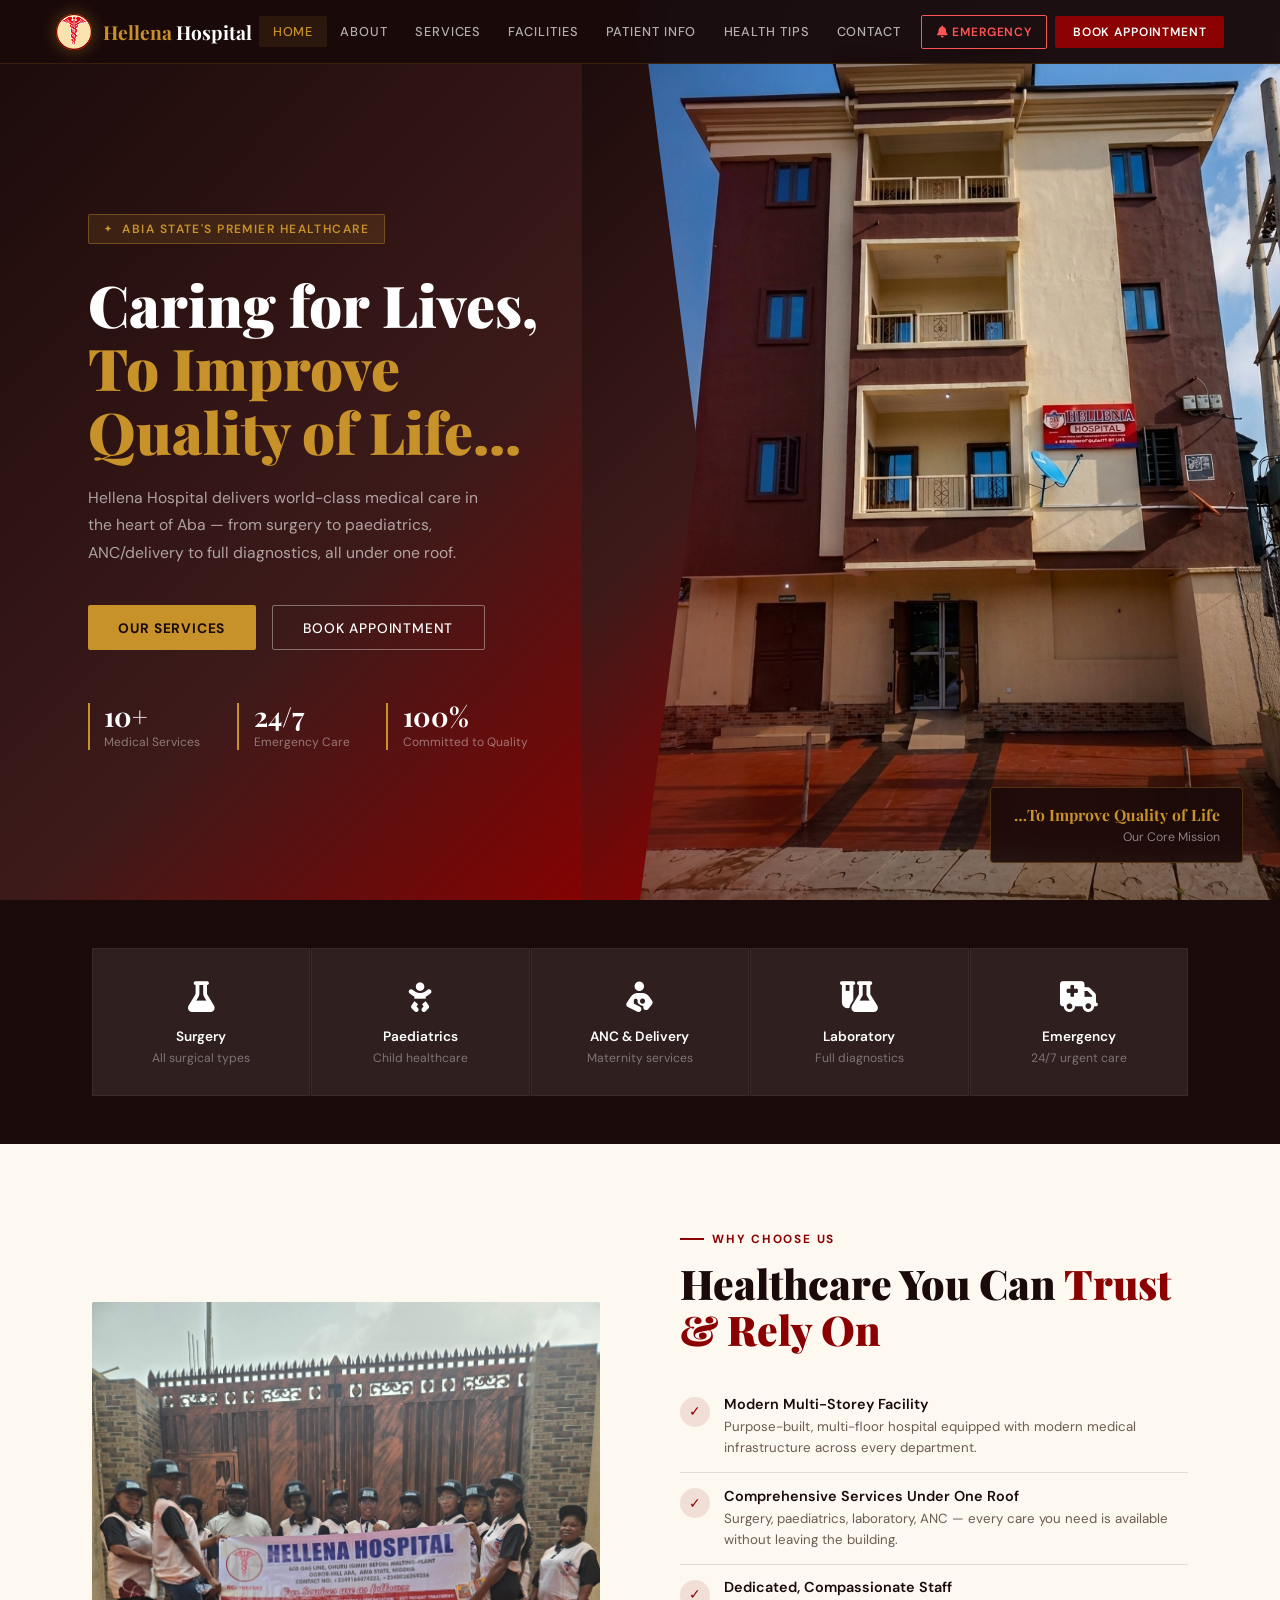
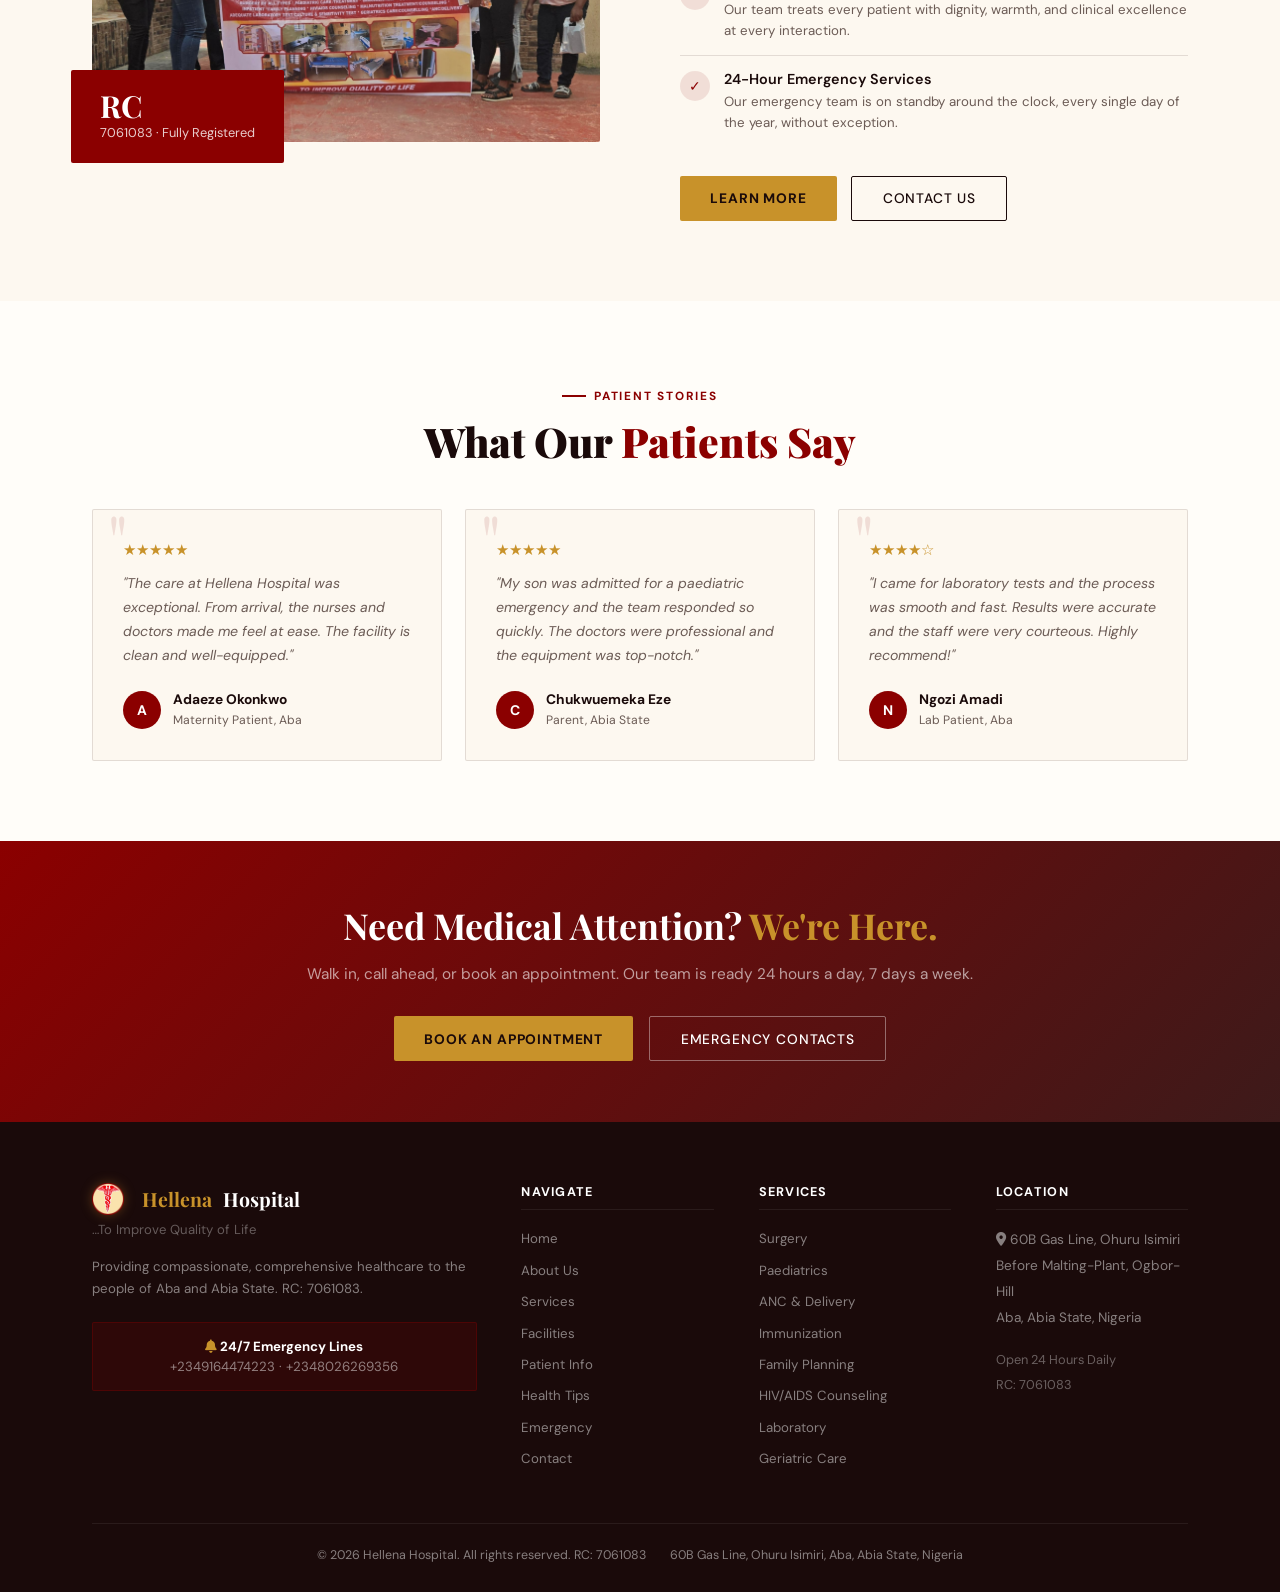
==== commit c2cd2d2e: "Favicon Implementation" ====
--- a/index.html
+++ b/index.html
@@ -4,6 +4,34 @@
 <meta charset="UTF-8">
 <meta name="viewport" content="width=device-width, initial-scale=1.0">
 <title>Hellena Hospital – To Improve Quality of Life</title>
+<meta name="description" content="Hellena Hospital — Providing compassionate, comprehensive healthcare to the people of Aba and Abia State. Open 24 hours daily.">
+<meta name="theme-color" content="#8B0000">
+
+<!-- ── Standard Favicons ── -->
+<link rel="icon" type="image/x-icon"    href="images/favicon.ico">
+<link rel="icon" type="image/png" sizes="16x16"  href="images/favicon-16x16.png">
+<link rel="icon" type="image/png" sizes="32x32"  href="images/favicon-32x32.png">
+<link rel="icon" type="image/png" sizes="48x48"  href="images/favicon-48x48.png">
+
+<!-- ── Apple / iOS ── -->
+<link rel="apple-touch-icon" sizes="180x180" href="images/apple-touch-icon.png">
+
+<!-- ── Android / PWA ── -->
+<link rel="manifest" href="site.webmanifest">
+<link rel="icon" type="image/png" sizes="192x192" href="images/android-chrome-192x192.png">
+<link rel="icon" type="image/png" sizes="512x512" href="images/android-chrome-512x512.png">
+
+<!-- ── Windows / Microsoft ── -->
+<meta name="msapplication-TileColor"   content="#8B0000">
+<meta name="msapplication-TileImage"   content="images/mstile-150x150.png">
+<meta name="msapplication-config"      content="none">
+
+<!-- ── Open Graph (social sharing) ── -->
+<meta property="og:title"       content="Hellena Hospital – To Improve Quality of Life">
+<meta property="og:description" content="Compassionate, comprehensive healthcare in Aba, Abia State. Open 24/7.">
+<meta property="og:image"       content="images/android-chrome-512x512.png">
+<meta property="og:type"        content="website">
+
 <link href="https://fonts.googleapis.com/css2?family=Playfair+Display:ital,wght@0,400;0,700;0,900;1,400&family=DM+Sans:wght@300;400;500;600&display=swap" rel="stylesheet">
 <link rel="stylesheet" href="https://cdnjs.cloudflare.com/ajax/libs/font-awesome/6.4.0/css/all.min.css">
 <link rel="stylesheet" href="css/styles.css">
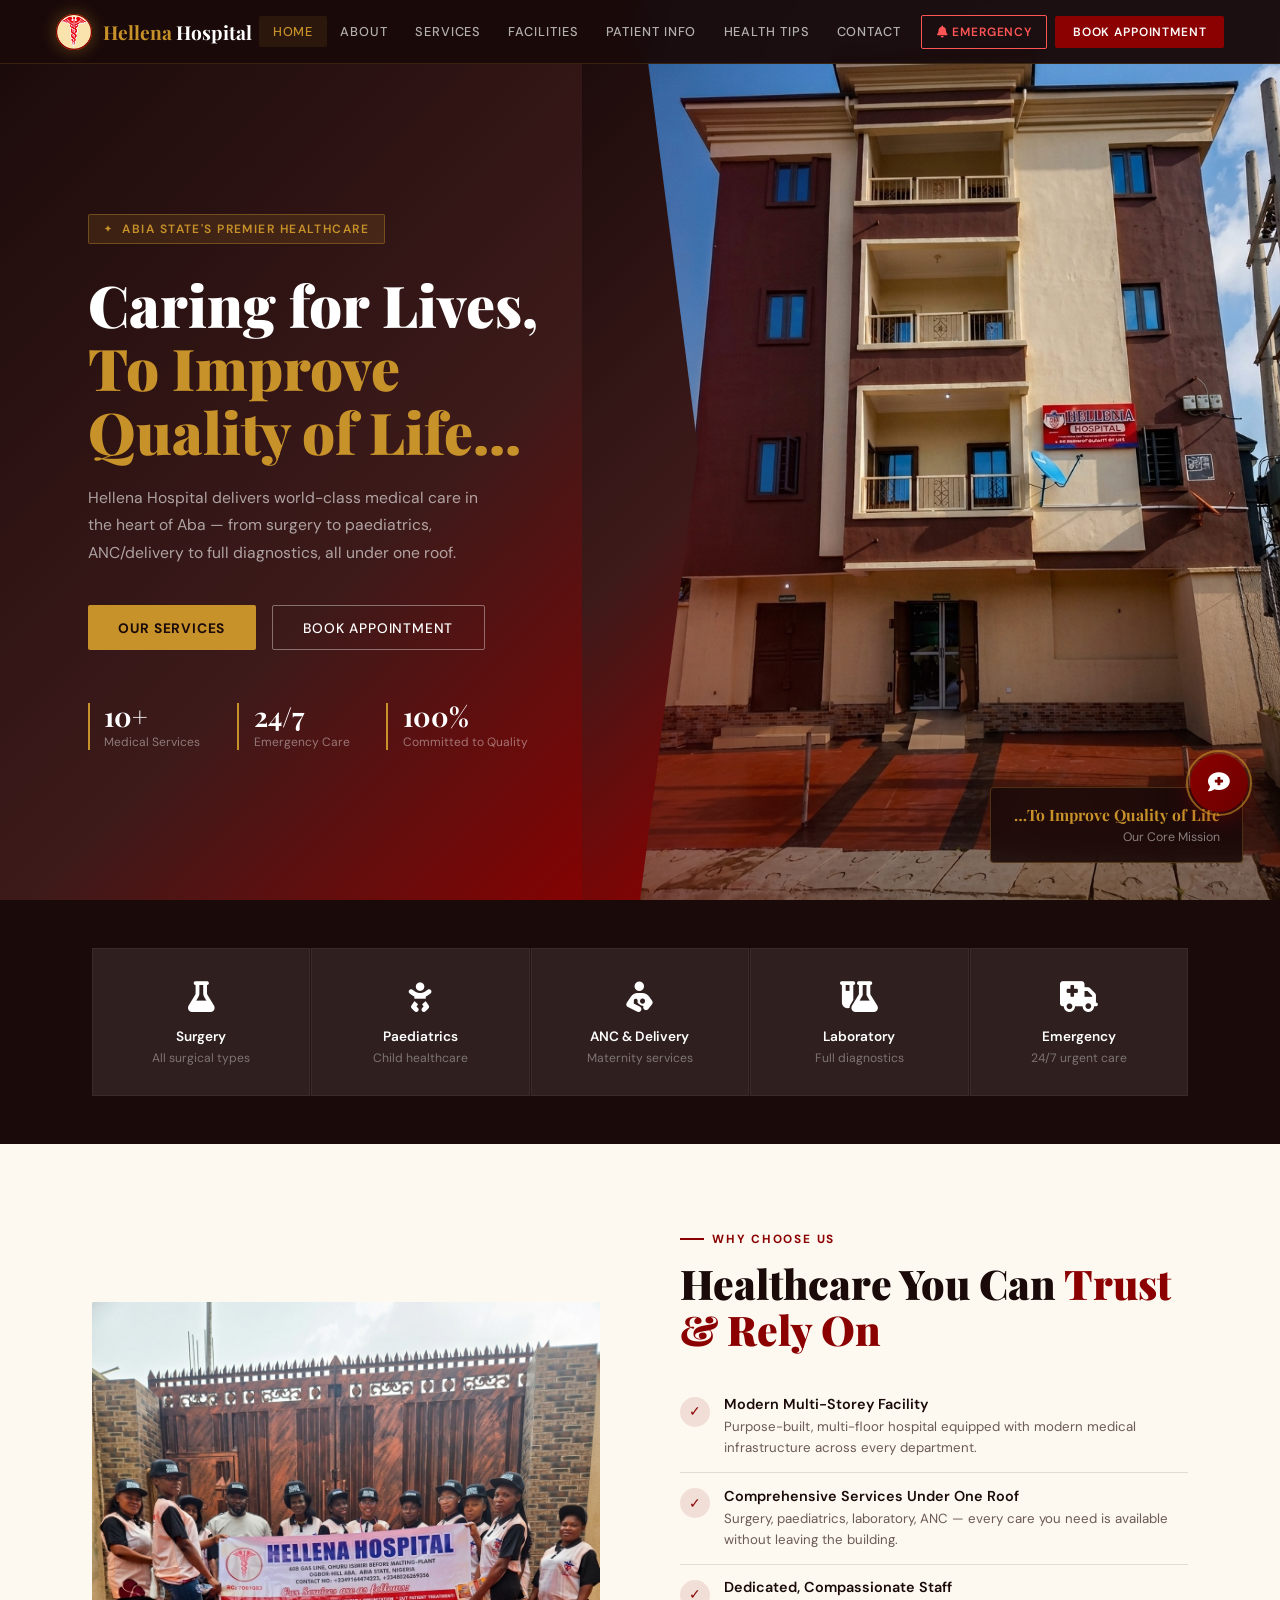
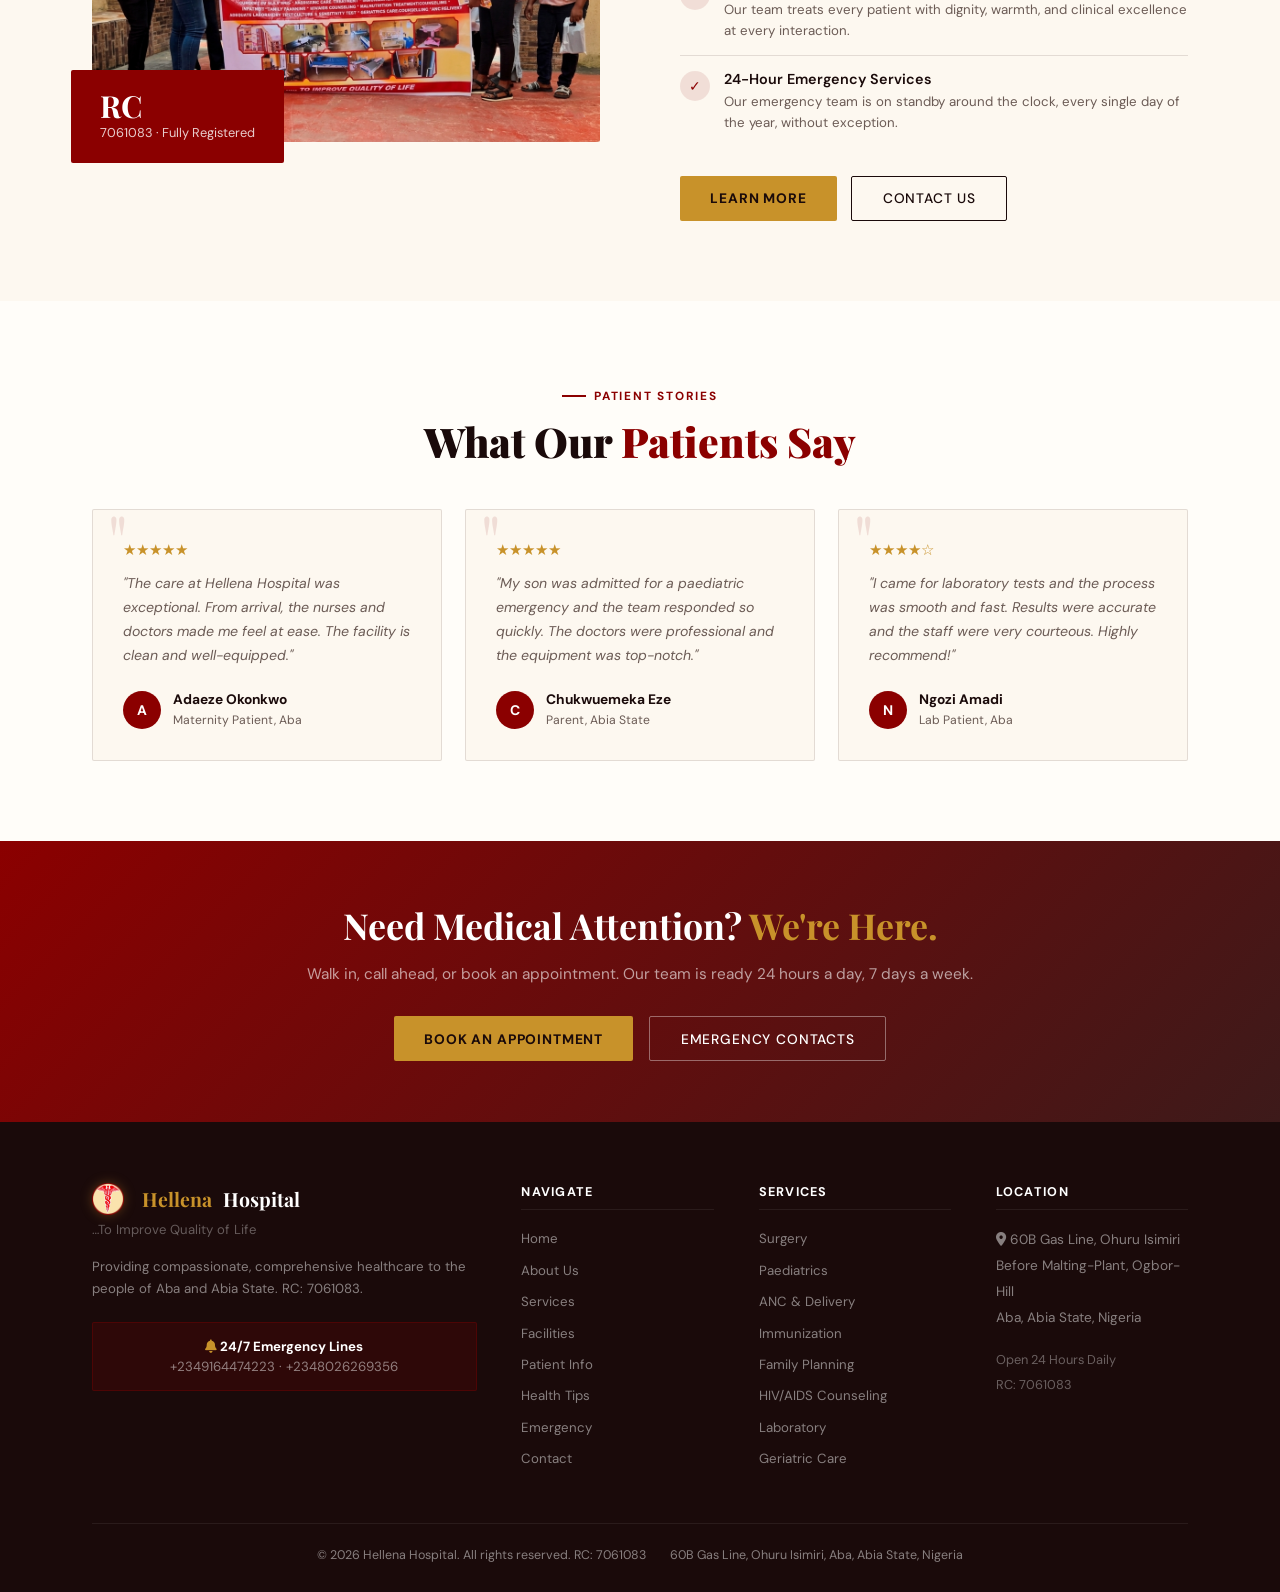
==== commit cea4c72f: "Back to Top and ChatBot Implementation in Progress 1" ====
--- a/index.html
+++ b/index.html
@@ -116,6 +116,57 @@
     <div class="footer-bottom"><span>© 2026 Hellena Hospital. All rights reserved. RC: 7061083</span><span>60B Gas Line, Ohuru Isimiri, Aba, Abia State, Nigeria</span></div>
   </div>
 </footer>
+
+<!-- ══════════════════════════════════════════
+     HELLENA HOSPITAL CHATBOT
+══════════════════════════════════════════ -->
+
+<!-- Launcher FAB -->
+<button id="chat-fab" aria-label="Chat with Hellena Assistant" onclick="chatToggle()">
+  <span class="chat-fab-icon" id="chat-fab-icon"><i class="fas fa-comment-medical"></i></span>
+  <span class="chat-fab-close" id="chat-fab-close" style="display:none;"><i class="fas fa-times"></i></span>
+  <span class="chat-fab-pulse"></span>
+</button>
+
+<!-- Chat Window -->
+<div id="chat-window" role="dialog" aria-label="Hellena Hospital Assistant" aria-hidden="true">
+  <div class="chat-header">
+    <div class="chat-header-left">
+      <div class="chat-avatar"><img src="images/logo.png" alt="Hellena"></div>
+      <div>
+        <div class="chat-name">Hellena Assistant</div>
+        <div class="chat-status"><span class="chat-dot"></span> Online &middot; Hellena Hospital</div>
+      </div>
+    </div>
+    <div class="chat-header-right">
+      <button class="chat-hdr-btn" onclick="chatClear()" title="Clear chat" aria-label="Clear chat"><i class="fas fa-rotate-left"></i></button>
+      <button class="chat-hdr-btn" onclick="chatToggle()" title="Close" aria-label="Close chat"><i class="fas fa-times"></i></button>
+    </div>
+  </div>
+  <div class="chat-messages" id="chat-messages" role="log" aria-live="polite"></div>
+  <div class="chat-quick" id="chat-quick">
+    <button onclick="chatQuick(this)" data-q="What services do you offer?">Services</button>
+    <button onclick="chatQuick(this)" data-q="How do I book an appointment?">Appointments</button>
+    <button onclick="chatQuick(this)" data-q="What are your emergency numbers?">Emergency</button>
+    <button onclick="chatQuick(this)" data-q="Where are you located?">Location</button>
+    <button onclick="chatQuick(this)" data-q="What are your opening hours?">Hours</button>
+  </div>
+  <div class="chat-input-bar">
+    <textarea id="chat-input" class="chat-input" placeholder="Ask about services, appointments, location…" rows="1" aria-label="Type your message" onkeydown="chatKeydown(event)" oninput="chatAutoResize(this)"></textarea>
+    <button id="chat-send" class="chat-send-btn" onclick="chatSend()" aria-label="Send message"><i class="fas fa-paper-plane"></i></button>
+  </div>
+  <div class="chat-footer-note">Powered by AI &middot; For emergencies call <a href="tel:+2349164474223">+234 916 447 4223</a></div>
+</div>
+
+<!-- ── Back to Top Button ── -->
+<button
+  id="back-to-top"
+  aria-label="Back to top"
+  title="Back to top"
+  onclick="scrollToTop()"
+>
+  <i class="fas fa-chevron-up"></i>
+</button>
 
 <script src="js/script.js"></script>
 <script>
--- a/css/styles.css
+++ b/css/styles.css
@@ -681,4 +681,297 @@
   .page-banner{padding:calc(var(--nav-h-mob) + 1rem) 0 1.5rem}
   .qs-grid{grid-template-columns:repeat(5,1fr)}
   .cta-banner{padding:1.8rem 0}
+}
+
+/* ════════════════════════════════════════════
+   BACK TO TOP BUTTON
+════════════════════════════════════════════ */
+#back-to-top {
+  position: fixed;
+  bottom: 2rem;
+  right: 2rem;
+  z-index: 900;
+
+  width: 48px;
+  height: 48px;
+  border-radius: 50%;
+  border: none;
+  cursor: pointer;
+
+  /* Brand colours */
+  background: var(--crimson);
+  color: #fff;
+  font-size: 1.05rem;
+
+  display: flex;
+  align-items: center;
+  justify-content: center;
+
+  /* Hidden by default — JS adds .visible */
+  opacity: 0;
+  visibility: hidden;
+  transform: translateY(12px);
+  transition: opacity .3s ease, visibility .3s ease, transform .3s ease, background .2s;
+
+  box-shadow: 0 4px 18px rgba(139,0,0,0.38);
+  -webkit-tap-highlight-color: transparent;
+}
+
+/* Gold ring on hover */
+#back-to-top::after {
+  content: '';
+  position: absolute;
+  inset: -3px;
+  border-radius: 50%;
+  border: 2px solid transparent;
+  transition: border-color .25s;
+}
+#back-to-top:hover {
+  background: var(--crimson-light);
+  transform: translateY(-3px) !important;
+}
+#back-to-top:hover::after {
+  border-color: var(--gold);
+}
+#back-to-top:active {
+  transform: translateY(0) scale(.95) !important;
+}
+
+/* Shown state */
+#back-to-top.visible {
+  opacity: 1;
+  visibility: visible;
+  transform: translateY(0);
+}
+
+/* Smaller on mobile so it doesn't crowd the screen */
+@media (max-width: 480px) {
+  #back-to-top {
+    width: 42px;
+    height: 42px;
+    bottom: 1.4rem;
+    right: 1.2rem;
+    font-size: .95rem;
+  }
+}
+@media (max-width: 320px) {
+  #back-to-top {
+    width: 36px;
+    height: 36px;
+    bottom: 1rem;
+    right: .9rem;
+    font-size: .85rem;
+  }
+}
+
+/* ════════════════════════════════════════════
+   HELLENA HOSPITAL CHATBOT
+════════════════════════════════════════════ */
+
+/* ── FAB launcher ── */
+#chat-fab {
+  position: fixed;
+  bottom: 5.5rem;
+  right: 2rem;
+  z-index: 901;
+  width: 58px; height: 58px;
+  border-radius: 50%;
+  border: none;
+  background: linear-gradient(135deg, var(--crimson), #6b0000);
+  color: #fff;
+  font-size: 1.35rem;
+  cursor: pointer;
+  display: flex; align-items: center; justify-content: center;
+  box-shadow: 0 6px 24px rgba(139,0,0,0.45);
+  transition: transform .25s ease, box-shadow .25s ease;
+  -webkit-tap-highlight-color: transparent;
+}
+#chat-fab:hover { transform: scale(1.08); box-shadow: 0 10px 32px rgba(139,0,0,0.55); }
+#chat-fab:active { transform: scale(.95); }
+#chat-fab.open { background: linear-gradient(135deg, #3a3a3a, #1a1a1a); }
+
+/* Pulse ring */
+.chat-fab-pulse {
+  position: absolute;
+  inset: -4px; border-radius: 50%;
+  border: 2px solid rgba(200,146,42,0.6);
+  animation: fabPulse 2.2s ease-out infinite;
+  pointer-events: none;
+}
+#chat-fab.open .chat-fab-pulse { display: none; }
+@keyframes fabPulse {
+  0%   { transform: scale(1);    opacity: .8; }
+  70%  { transform: scale(1.35); opacity: 0; }
+  100% { transform: scale(1.35); opacity: 0; }
+}
+
+/* ── Chat Window ── */
+#chat-window {
+  position: fixed;
+  bottom: 10.5rem;
+  right: 2rem;
+  z-index: 902;
+  width: 370px;
+  max-height: 560px;
+  border-radius: 12px;
+  background: #fff;
+  box-shadow: 0 20px 60px rgba(26,10,10,0.22), 0 4px 16px rgba(26,10,10,0.1);
+  display: flex; flex-direction: column;
+  overflow: hidden;
+  /* hidden state */
+  opacity: 0;
+  visibility: hidden;
+  transform: translateY(18px) scale(.97);
+  transition: opacity .28s ease, visibility .28s ease, transform .28s cubic-bezier(.34,1.56,.64,1);
+  border: 1px solid rgba(139,0,0,0.12);
+}
+#chat-window.open {
+  opacity: 1;
+  visibility: visible;
+  transform: translateY(0) scale(1);
+}
+
+/* Header */
+.chat-header {
+  background: linear-gradient(135deg, #1A0A0A 0%, #3D1A1A 60%, #8B0000 100%);
+  padding: .95rem 1.1rem;
+  display: flex; align-items: center; justify-content: space-between;
+  flex-shrink: 0;
+}
+.chat-header-left { display: flex; align-items: center; gap: .75rem; }
+.chat-avatar {
+  width: 40px; height: 40px; border-radius: 50%;
+  background: var(--gold);
+  display: flex; align-items: center; justify-content: center;
+  overflow: hidden; flex-shrink: 0;
+  border: 2px solid rgba(200,146,42,0.5);
+}
+.chat-avatar img { width: 100%; height: 100%; object-fit: contain; padding: 3px; }
+.chat-name { color: #fff; font-weight: 700; font-size: .9rem; letter-spacing: .02em; }
+.chat-status { display: flex; align-items: center; gap: .35rem; color: rgba(255,255,255,0.55); font-size: .72rem; margin-top: .1rem; }
+.chat-dot { width: 7px; height: 7px; border-radius: 50%; background: #4caf50; display: inline-block; animation: blink 2s ease infinite; }
+@keyframes blink { 0%,100%{opacity:1} 50%{opacity:.4} }
+.chat-header-right { display: flex; gap: .3rem; }
+.chat-hdr-btn {
+  background: rgba(255,255,255,0.1); border: none; color: rgba(255,255,255,0.7);
+  width: 28px; height: 28px; border-radius: 50%; font-size: .78rem;
+  display: flex; align-items: center; justify-content: center;
+  cursor: pointer; transition: background .2s, color .2s;
+}
+.chat-hdr-btn:hover { background: rgba(255,255,255,0.2); color: #fff; }
+
+/* Messages area */
+.chat-messages {
+  flex: 1; overflow-y: auto; padding: 1rem;
+  display: flex; flex-direction: column; gap: .75rem;
+  scroll-behavior: smooth;
+  background: #fafaf9;
+}
+.chat-messages::-webkit-scrollbar { width: 4px; }
+.chat-messages::-webkit-scrollbar-thumb { background: rgba(139,0,0,0.2); border-radius: 2px; }
+
+/* Message bubbles */
+.chat-msg { display: flex; gap: .55rem; align-items: flex-end; max-width: 100%; }
+.chat-msg.bot { justify-content: flex-start; }
+.chat-msg.user { justify-content: flex-end; }
+
+.chat-msg-avatar {
+  width: 28px; height: 28px; border-radius: 50%;
+  background: var(--crimson); flex-shrink: 0;
+  display: flex; align-items: center; justify-content: center;
+  overflow: hidden;
+}
+.chat-msg-avatar img { width: 100%; height: 100%; object-fit: contain; padding: 2px; }
+
+.chat-bubble {
+  padding: .65rem .9rem;
+  border-radius: 14px;
+  font-size: .84rem; line-height: 1.55;
+  max-width: 82%;
+  word-break: break-word;
+}
+.bot .chat-bubble {
+  background: #fff;
+  color: var(--deep);
+  border-bottom-left-radius: 4px;
+  border: 1px solid rgba(139,0,0,0.1);
+  box-shadow: 0 1px 4px rgba(0,0,0,0.06);
+}
+.user .chat-bubble {
+  background: linear-gradient(135deg, var(--crimson), #6b0000);
+  color: #fff;
+  border-bottom-right-radius: 4px;
+}
+.chat-bubble a { color: var(--gold); text-decoration: underline; }
+.bot .chat-bubble strong { color: var(--crimson); }
+
+/* Typing indicator */
+.chat-typing { display: flex; align-items: center; gap: 5px; padding: .65rem .9rem; }
+.chat-typing span {
+  width: 7px; height: 7px; border-radius: 50%;
+  background: var(--crimson); opacity: .5;
+  animation: typingDot .9s ease infinite;
+}
+.chat-typing span:nth-child(2) { animation-delay: .18s; }
+.chat-typing span:nth-child(3) { animation-delay: .36s; }
+@keyframes typingDot { 0%,60%,100%{transform:translateY(0);opacity:.5} 30%{transform:translateY(-5px);opacity:1} }
+
+/* Quick replies */
+.chat-quick {
+  padding: .55rem .8rem;
+  display: flex; gap: .4rem; flex-wrap: wrap;
+  background: #fff; border-top: 1px solid rgba(139,0,0,0.07);
+  flex-shrink: 0;
+}
+.chat-quick button {
+  background: rgba(139,0,0,0.07); border: 1px solid rgba(139,0,0,0.18);
+  color: var(--crimson); font-size: .72rem; font-weight: 600;
+  padding: .32rem .75rem; border-radius: 20px; cursor: pointer;
+  transition: all .2s; white-space: nowrap;
+  font-family: 'DM Sans', sans-serif;
+}
+.chat-quick button:hover { background: var(--crimson); color: #fff; border-color: var(--crimson); }
+
+/* Input bar */
+.chat-input-bar {
+  display: flex; align-items: flex-end; gap: .5rem;
+  padding: .65rem .8rem;
+  background: #fff; border-top: 1px solid rgba(139,0,0,0.1);
+  flex-shrink: 0;
+}
+.chat-input {
+  flex: 1; border: 1px solid rgba(139,0,0,0.2); border-radius: 20px;
+  padding: .55rem 1rem; font-family: 'DM Sans', sans-serif; font-size: .84rem;
+  color: var(--deep); resize: none; outline: none;
+  max-height: 100px; overflow-y: auto; line-height: 1.4;
+  transition: border-color .2s;
+  background: #fafaf9;
+}
+.chat-input:focus { border-color: var(--crimson); }
+.chat-send-btn {
+  width: 38px; height: 38px; border-radius: 50%; flex-shrink: 0;
+  background: var(--crimson); color: #fff; border: none;
+  display: flex; align-items: center; justify-content: center;
+  font-size: .85rem; cursor: pointer; transition: background .2s, transform .15s;
+}
+.chat-send-btn:hover { background: var(--crimson-light); transform: scale(1.05); }
+.chat-send-btn:disabled { background: #ccc; cursor: not-allowed; transform: none; }
+
+/* Footer note */
+.chat-footer-note {
+  text-align: center; font-size: .68rem; color: var(--muted);
+  padding: .3rem .8rem .45rem;
+  background: #fff; flex-shrink: 0;
+}
+.chat-footer-note a { color: var(--crimson); text-decoration: none; font-weight: 600; }
+
+/* ── Responsive ── */
+@media (max-width: 480px) {
+  #chat-fab { bottom: 5rem; right: 1.2rem; width: 52px; height: 52px; font-size: 1.2rem; }
+  #chat-window { right: .8rem; left: .8rem; width: auto; bottom: 9rem; max-height: 70svh; border-radius: 10px; }
+}
+@media (max-width: 320px) {
+  #chat-fab { bottom: 4.5rem; right: .9rem; width: 46px; height: 46px; font-size: 1.1rem; }
+  #chat-window { right: .5rem; left: .5rem; bottom: 8rem; max-height: 65svh; }
+  .chat-bubble { font-size: .8rem; }
 }
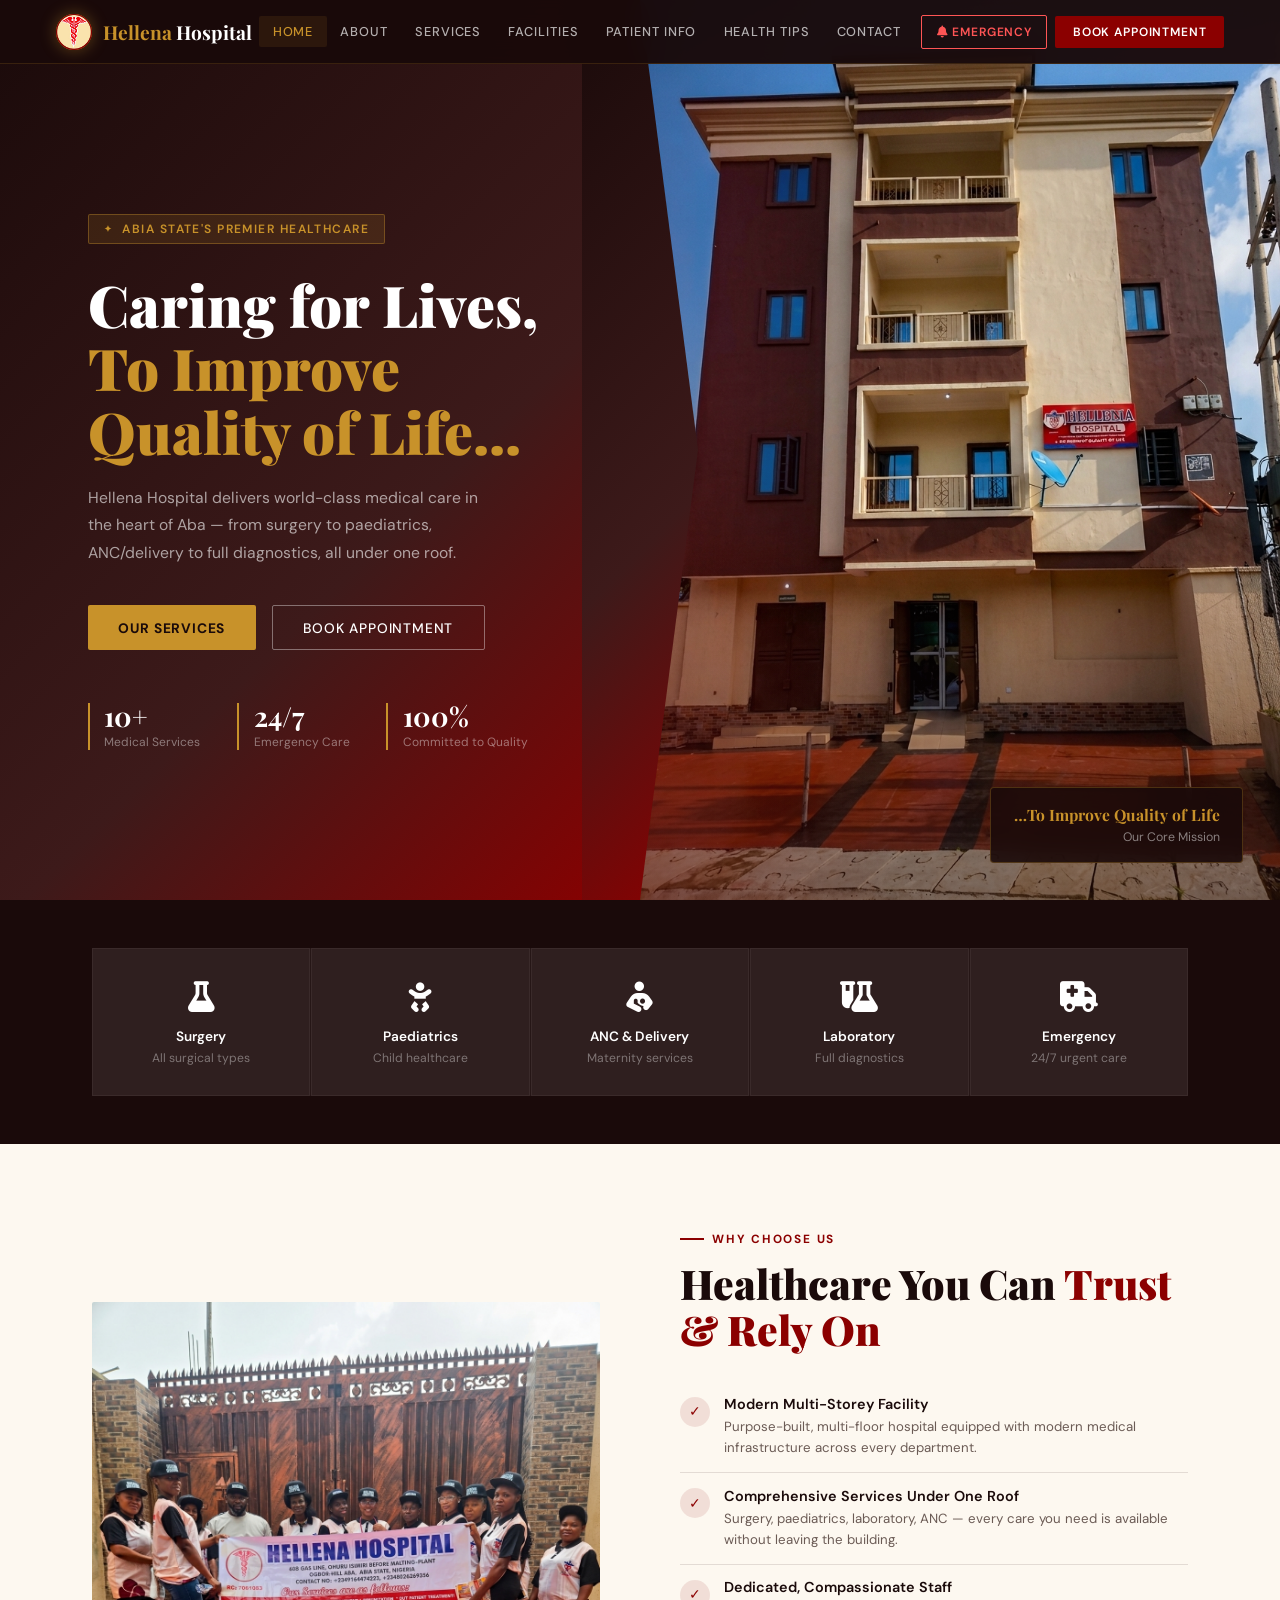
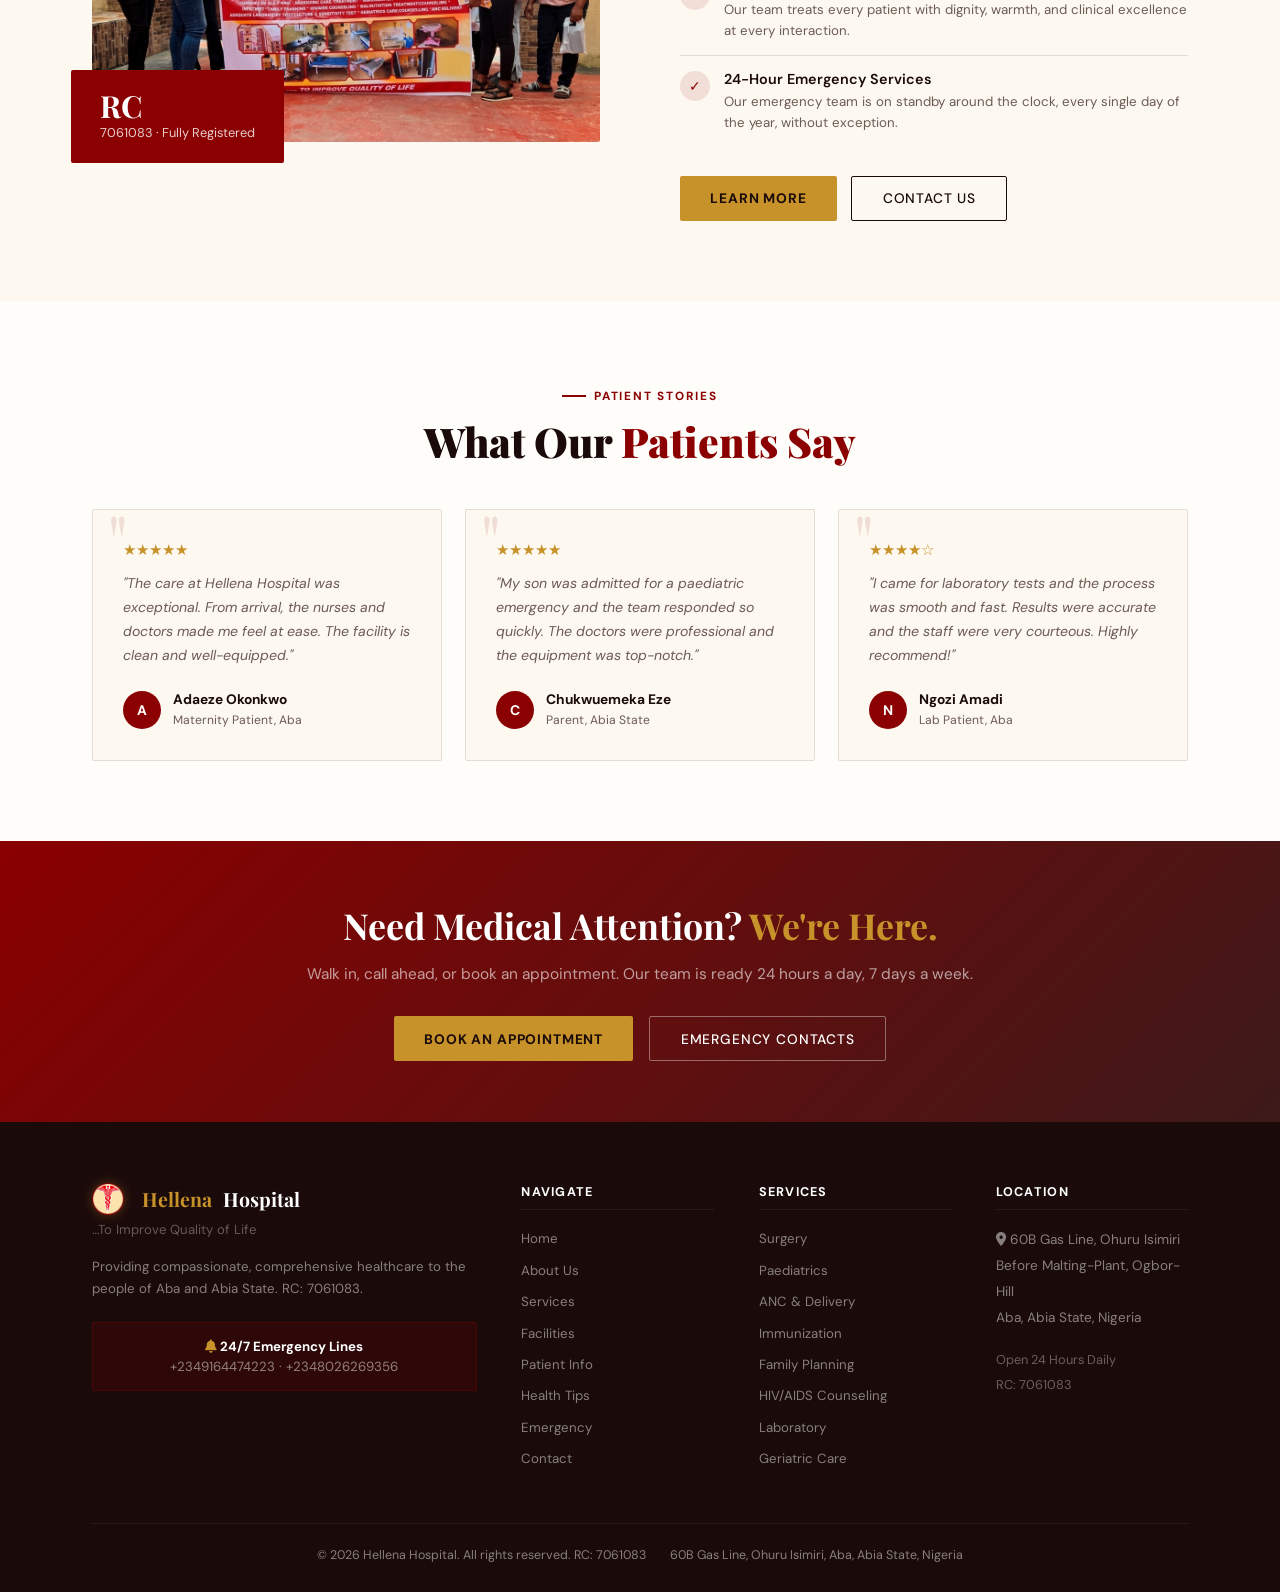
==== commit 1e81d183: "ChatBot Implementation in Progress 0%" ====
--- a/index.html
+++ b/index.html
@@ -117,47 +117,6 @@
   </div>
 </footer>
 
-<!-- ══════════════════════════════════════════
-     HELLENA HOSPITAL CHATBOT
-══════════════════════════════════════════ -->
-
-<!-- Launcher FAB -->
-<button id="chat-fab" aria-label="Chat with Hellena Assistant" onclick="chatToggle()">
-  <span class="chat-fab-icon" id="chat-fab-icon"><i class="fas fa-comment-medical"></i></span>
-  <span class="chat-fab-close" id="chat-fab-close" style="display:none;"><i class="fas fa-times"></i></span>
-  <span class="chat-fab-pulse"></span>
-</button>
-
-<!-- Chat Window -->
-<div id="chat-window" role="dialog" aria-label="Hellena Hospital Assistant" aria-hidden="true">
-  <div class="chat-header">
-    <div class="chat-header-left">
-      <div class="chat-avatar"><img src="images/logo.png" alt="Hellena"></div>
-      <div>
-        <div class="chat-name">Hellena Assistant</div>
-        <div class="chat-status"><span class="chat-dot"></span> Online &middot; Hellena Hospital</div>
-      </div>
-    </div>
-    <div class="chat-header-right">
-      <button class="chat-hdr-btn" onclick="chatClear()" title="Clear chat" aria-label="Clear chat"><i class="fas fa-rotate-left"></i></button>
-      <button class="chat-hdr-btn" onclick="chatToggle()" title="Close" aria-label="Close chat"><i class="fas fa-times"></i></button>
-    </div>
-  </div>
-  <div class="chat-messages" id="chat-messages" role="log" aria-live="polite"></div>
-  <div class="chat-quick" id="chat-quick">
-    <button onclick="chatQuick(this)" data-q="What services do you offer?">Services</button>
-    <button onclick="chatQuick(this)" data-q="How do I book an appointment?">Appointments</button>
-    <button onclick="chatQuick(this)" data-q="What are your emergency numbers?">Emergency</button>
-    <button onclick="chatQuick(this)" data-q="Where are you located?">Location</button>
-    <button onclick="chatQuick(this)" data-q="What are your opening hours?">Hours</button>
-  </div>
-  <div class="chat-input-bar">
-    <textarea id="chat-input" class="chat-input" placeholder="Ask about services, appointments, location…" rows="1" aria-label="Type your message" onkeydown="chatKeydown(event)" oninput="chatAutoResize(this)"></textarea>
-    <button id="chat-send" class="chat-send-btn" onclick="chatSend()" aria-label="Send message"><i class="fas fa-paper-plane"></i></button>
-  </div>
-  <div class="chat-footer-note">Powered by AI &middot; For emergencies call <a href="tel:+2349164474223">+234 916 447 4223</a></div>
-</div>
-
 <!-- ── Back to Top Button ── -->
 <button
   id="back-to-top"
--- a/css/styles.css
+++ b/css/styles.css
@@ -762,216 +762,4 @@
     right: .9rem;
     font-size: .85rem;
   }
-}
-
-/* ════════════════════════════════════════════
-   HELLENA HOSPITAL CHATBOT
-════════════════════════════════════════════ */
-
-/* ── FAB launcher ── */
-#chat-fab {
-  position: fixed;
-  bottom: 5.5rem;
-  right: 2rem;
-  z-index: 901;
-  width: 58px; height: 58px;
-  border-radius: 50%;
-  border: none;
-  background: linear-gradient(135deg, var(--crimson), #6b0000);
-  color: #fff;
-  font-size: 1.35rem;
-  cursor: pointer;
-  display: flex; align-items: center; justify-content: center;
-  box-shadow: 0 6px 24px rgba(139,0,0,0.45);
-  transition: transform .25s ease, box-shadow .25s ease;
-  -webkit-tap-highlight-color: transparent;
-}
-#chat-fab:hover { transform: scale(1.08); box-shadow: 0 10px 32px rgba(139,0,0,0.55); }
-#chat-fab:active { transform: scale(.95); }
-#chat-fab.open { background: linear-gradient(135deg, #3a3a3a, #1a1a1a); }
-
-/* Pulse ring */
-.chat-fab-pulse {
-  position: absolute;
-  inset: -4px; border-radius: 50%;
-  border: 2px solid rgba(200,146,42,0.6);
-  animation: fabPulse 2.2s ease-out infinite;
-  pointer-events: none;
-}
-#chat-fab.open .chat-fab-pulse { display: none; }
-@keyframes fabPulse {
-  0%   { transform: scale(1);    opacity: .8; }
-  70%  { transform: scale(1.35); opacity: 0; }
-  100% { transform: scale(1.35); opacity: 0; }
-}
-
-/* ── Chat Window ── */
-#chat-window {
-  position: fixed;
-  bottom: 10.5rem;
-  right: 2rem;
-  z-index: 902;
-  width: 370px;
-  max-height: 560px;
-  border-radius: 12px;
-  background: #fff;
-  box-shadow: 0 20px 60px rgba(26,10,10,0.22), 0 4px 16px rgba(26,10,10,0.1);
-  display: flex; flex-direction: column;
-  overflow: hidden;
-  /* hidden state */
-  opacity: 0;
-  visibility: hidden;
-  transform: translateY(18px) scale(.97);
-  transition: opacity .28s ease, visibility .28s ease, transform .28s cubic-bezier(.34,1.56,.64,1);
-  border: 1px solid rgba(139,0,0,0.12);
-}
-#chat-window.open {
-  opacity: 1;
-  visibility: visible;
-  transform: translateY(0) scale(1);
-}
-
-/* Header */
-.chat-header {
-  background: linear-gradient(135deg, #1A0A0A 0%, #3D1A1A 60%, #8B0000 100%);
-  padding: .95rem 1.1rem;
-  display: flex; align-items: center; justify-content: space-between;
-  flex-shrink: 0;
-}
-.chat-header-left { display: flex; align-items: center; gap: .75rem; }
-.chat-avatar {
-  width: 40px; height: 40px; border-radius: 50%;
-  background: var(--gold);
-  display: flex; align-items: center; justify-content: center;
-  overflow: hidden; flex-shrink: 0;
-  border: 2px solid rgba(200,146,42,0.5);
-}
-.chat-avatar img { width: 100%; height: 100%; object-fit: contain; padding: 3px; }
-.chat-name { color: #fff; font-weight: 700; font-size: .9rem; letter-spacing: .02em; }
-.chat-status { display: flex; align-items: center; gap: .35rem; color: rgba(255,255,255,0.55); font-size: .72rem; margin-top: .1rem; }
-.chat-dot { width: 7px; height: 7px; border-radius: 50%; background: #4caf50; display: inline-block; animation: blink 2s ease infinite; }
-@keyframes blink { 0%,100%{opacity:1} 50%{opacity:.4} }
-.chat-header-right { display: flex; gap: .3rem; }
-.chat-hdr-btn {
-  background: rgba(255,255,255,0.1); border: none; color: rgba(255,255,255,0.7);
-  width: 28px; height: 28px; border-radius: 50%; font-size: .78rem;
-  display: flex; align-items: center; justify-content: center;
-  cursor: pointer; transition: background .2s, color .2s;
-}
-.chat-hdr-btn:hover { background: rgba(255,255,255,0.2); color: #fff; }
-
-/* Messages area */
-.chat-messages {
-  flex: 1; overflow-y: auto; padding: 1rem;
-  display: flex; flex-direction: column; gap: .75rem;
-  scroll-behavior: smooth;
-  background: #fafaf9;
-}
-.chat-messages::-webkit-scrollbar { width: 4px; }
-.chat-messages::-webkit-scrollbar-thumb { background: rgba(139,0,0,0.2); border-radius: 2px; }
-
-/* Message bubbles */
-.chat-msg { display: flex; gap: .55rem; align-items: flex-end; max-width: 100%; }
-.chat-msg.bot { justify-content: flex-start; }
-.chat-msg.user { justify-content: flex-end; }
-
-.chat-msg-avatar {
-  width: 28px; height: 28px; border-radius: 50%;
-  background: var(--crimson); flex-shrink: 0;
-  display: flex; align-items: center; justify-content: center;
-  overflow: hidden;
-}
-.chat-msg-avatar img { width: 100%; height: 100%; object-fit: contain; padding: 2px; }
-
-.chat-bubble {
-  padding: .65rem .9rem;
-  border-radius: 14px;
-  font-size: .84rem; line-height: 1.55;
-  max-width: 82%;
-  word-break: break-word;
-}
-.bot .chat-bubble {
-  background: #fff;
-  color: var(--deep);
-  border-bottom-left-radius: 4px;
-  border: 1px solid rgba(139,0,0,0.1);
-  box-shadow: 0 1px 4px rgba(0,0,0,0.06);
-}
-.user .chat-bubble {
-  background: linear-gradient(135deg, var(--crimson), #6b0000);
-  color: #fff;
-  border-bottom-right-radius: 4px;
-}
-.chat-bubble a { color: var(--gold); text-decoration: underline; }
-.bot .chat-bubble strong { color: var(--crimson); }
-
-/* Typing indicator */
-.chat-typing { display: flex; align-items: center; gap: 5px; padding: .65rem .9rem; }
-.chat-typing span {
-  width: 7px; height: 7px; border-radius: 50%;
-  background: var(--crimson); opacity: .5;
-  animation: typingDot .9s ease infinite;
-}
-.chat-typing span:nth-child(2) { animation-delay: .18s; }
-.chat-typing span:nth-child(3) { animation-delay: .36s; }
-@keyframes typingDot { 0%,60%,100%{transform:translateY(0);opacity:.5} 30%{transform:translateY(-5px);opacity:1} }
-
-/* Quick replies */
-.chat-quick {
-  padding: .55rem .8rem;
-  display: flex; gap: .4rem; flex-wrap: wrap;
-  background: #fff; border-top: 1px solid rgba(139,0,0,0.07);
-  flex-shrink: 0;
-}
-.chat-quick button {
-  background: rgba(139,0,0,0.07); border: 1px solid rgba(139,0,0,0.18);
-  color: var(--crimson); font-size: .72rem; font-weight: 600;
-  padding: .32rem .75rem; border-radius: 20px; cursor: pointer;
-  transition: all .2s; white-space: nowrap;
-  font-family: 'DM Sans', sans-serif;
-}
-.chat-quick button:hover { background: var(--crimson); color: #fff; border-color: var(--crimson); }
-
-/* Input bar */
-.chat-input-bar {
-  display: flex; align-items: flex-end; gap: .5rem;
-  padding: .65rem .8rem;
-  background: #fff; border-top: 1px solid rgba(139,0,0,0.1);
-  flex-shrink: 0;
-}
-.chat-input {
-  flex: 1; border: 1px solid rgba(139,0,0,0.2); border-radius: 20px;
-  padding: .55rem 1rem; font-family: 'DM Sans', sans-serif; font-size: .84rem;
-  color: var(--deep); resize: none; outline: none;
-  max-height: 100px; overflow-y: auto; line-height: 1.4;
-  transition: border-color .2s;
-  background: #fafaf9;
-}
-.chat-input:focus { border-color: var(--crimson); }
-.chat-send-btn {
-  width: 38px; height: 38px; border-radius: 50%; flex-shrink: 0;
-  background: var(--crimson); color: #fff; border: none;
-  display: flex; align-items: center; justify-content: center;
-  font-size: .85rem; cursor: pointer; transition: background .2s, transform .15s;
-}
-.chat-send-btn:hover { background: var(--crimson-light); transform: scale(1.05); }
-.chat-send-btn:disabled { background: #ccc; cursor: not-allowed; transform: none; }
-
-/* Footer note */
-.chat-footer-note {
-  text-align: center; font-size: .68rem; color: var(--muted);
-  padding: .3rem .8rem .45rem;
-  background: #fff; flex-shrink: 0;
-}
-.chat-footer-note a { color: var(--crimson); text-decoration: none; font-weight: 600; }
-
-/* ── Responsive ── */
-@media (max-width: 480px) {
-  #chat-fab { bottom: 5rem; right: 1.2rem; width: 52px; height: 52px; font-size: 1.2rem; }
-  #chat-window { right: .8rem; left: .8rem; width: auto; bottom: 9rem; max-height: 70svh; border-radius: 10px; }
-}
-@media (max-width: 320px) {
-  #chat-fab { bottom: 4.5rem; right: .9rem; width: 46px; height: 46px; font-size: 1.1rem; }
-  #chat-window { right: .5rem; left: .5rem; bottom: 8rem; max-height: 65svh; }
-  .chat-bubble { font-size: .8rem; }
 }
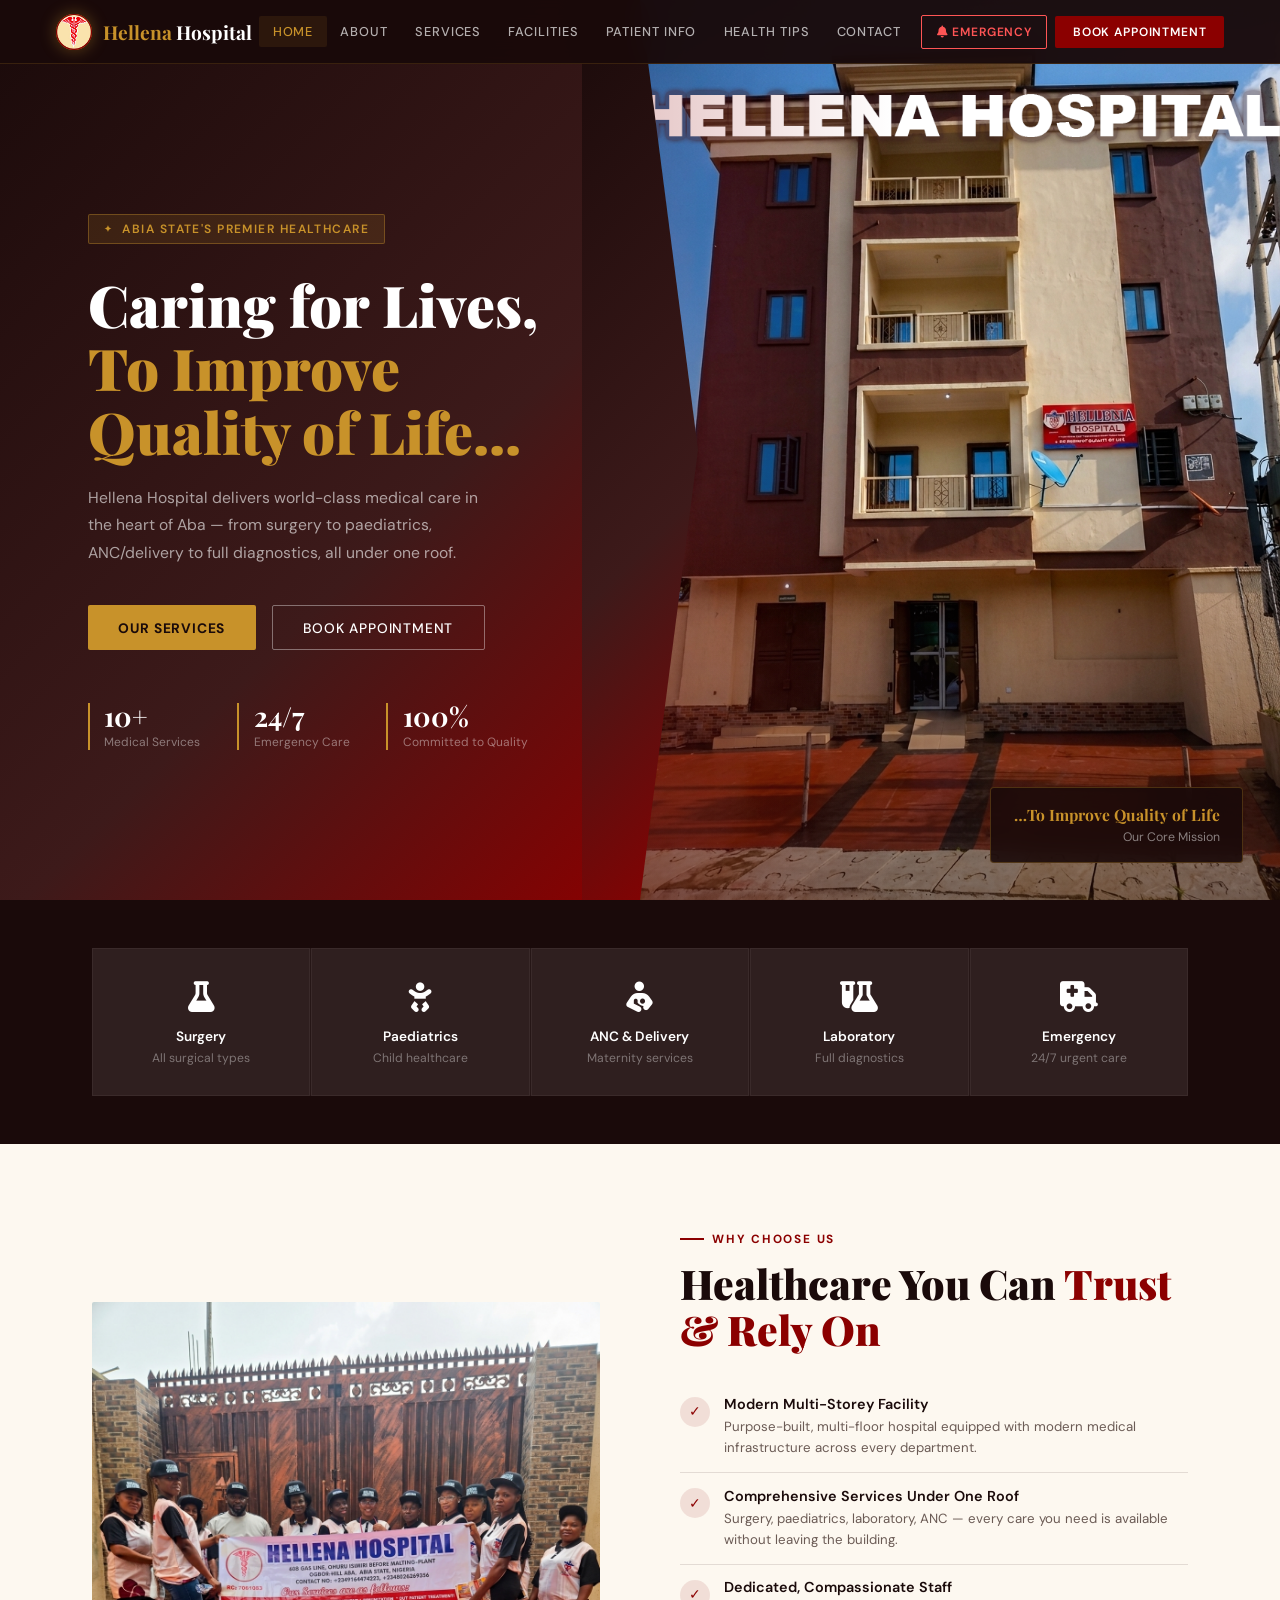
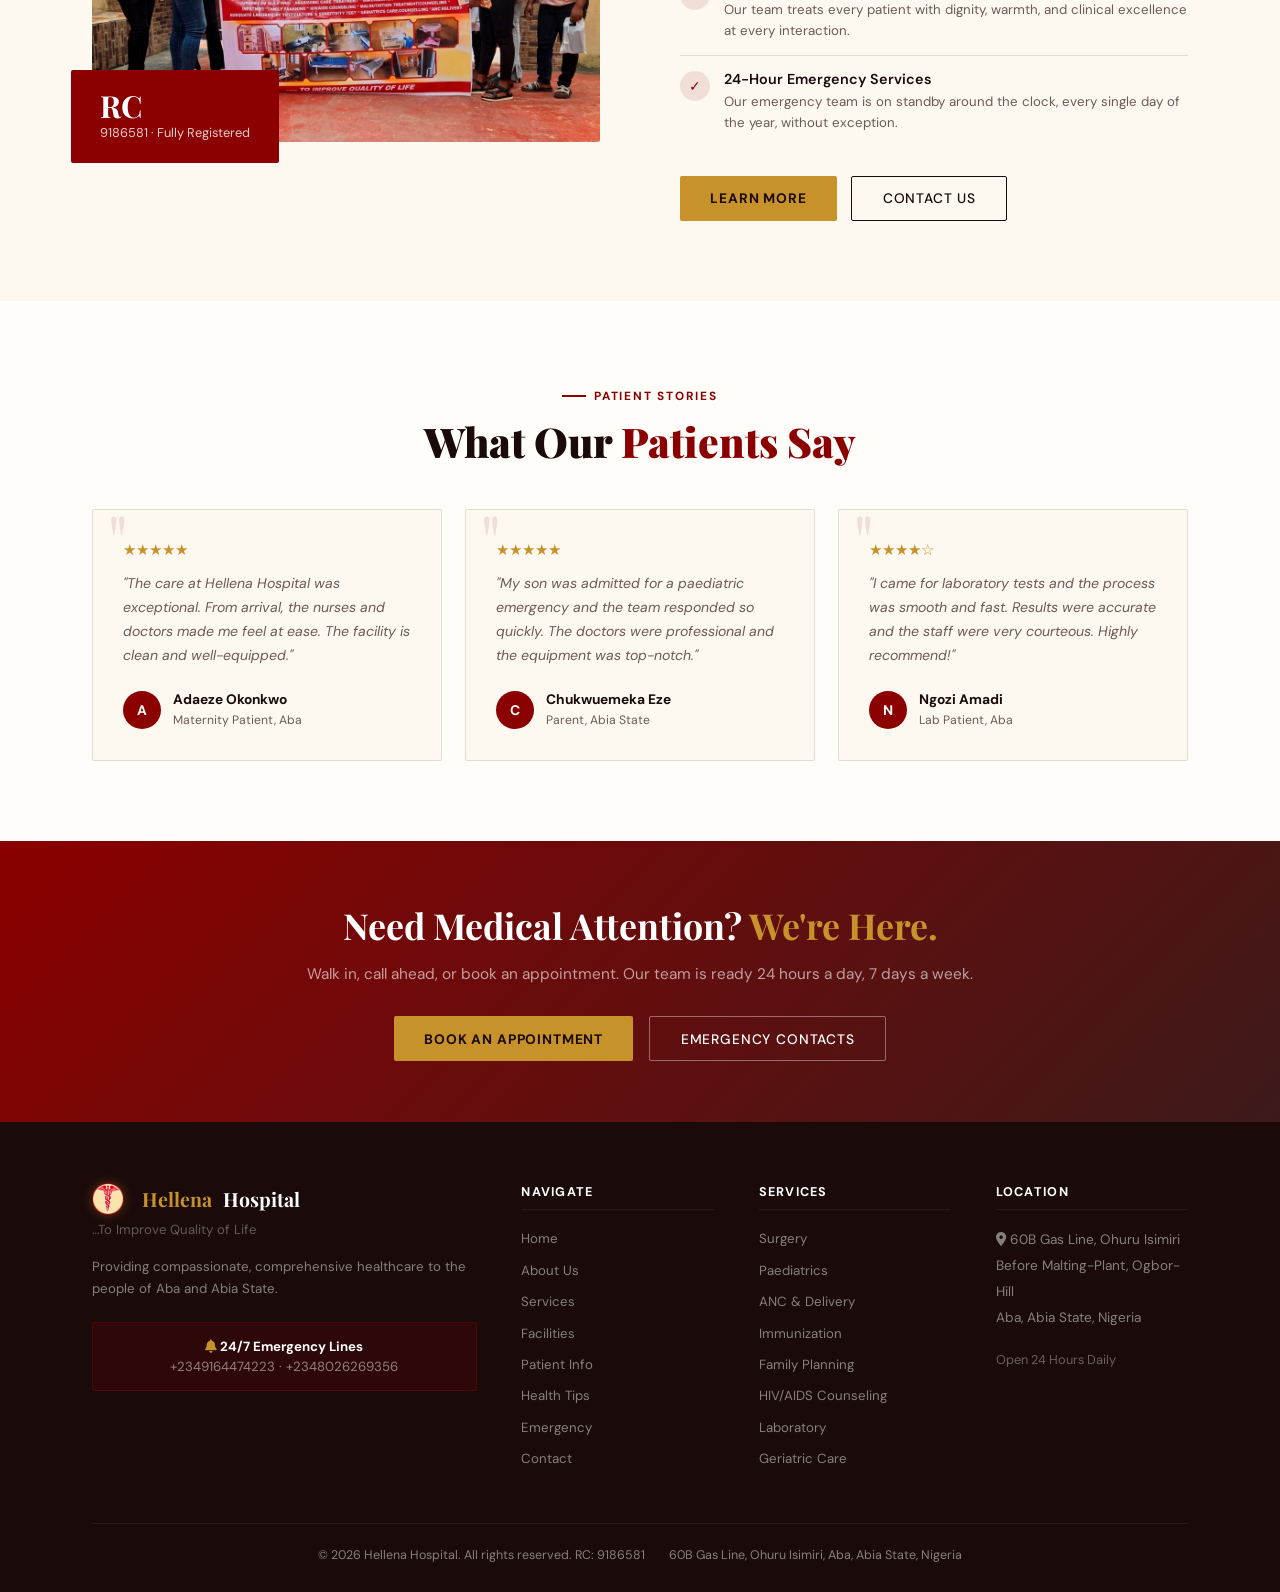
==== commit 0b5b4246: "RC Number Updated" ====
--- a/index.html
+++ b/index.html
@@ -106,14 +106,14 @@
       <div>
         <div class="fb-logo"><img src="images/logo.png" alt="Hellena Hospital Logo" style="width:32px;height:32px;object-fit:contain;vertical-align:middle;margin-right:8px;filter:drop-shadow(0 0 6px rgba(200,146,42,0.3)) drop-shadow(0 0 3px rgba(139,0,0,0.15));"><em>Hellena</em> Hospital</div>
         <div class="fb-tag">…To Improve Quality of Life</div>
-        <p class="fb-about">Providing compassionate, comprehensive healthcare to the people of Aba and Abia State. RC: 7061083.</p>
+        <p class="fb-about">Providing compassionate, comprehensive healthcare to the people of Aba and Abia State.</p>
         <div class="fb-emg"><strong><i class="fas fa-bell"></i> 24/7 Emergency Lines</strong>+2349164474223 · +2348026269356</div>
       </div>
       <div class="fc"><h5>Navigate</h5><ul><li><a onclick="showPage('home')">Home</a></li><li><a onclick="showPage('about')">About Us</a></li><li><a onclick="showPage('services')">Services</a></li><li><a onclick="showPage('facilities')">Facilities</a></li><li><a onclick="showPage('patient')">Patient Info</a></li><li><a onclick="showPage('blog')">Health Tips</a></li><li><a onclick="showPage('emergency')">Emergency</a></li><li><a onclick="showPage('contact')">Contact</a></li></ul></div>
       <div class="fc"><h5>Services</h5><ul><li><a onclick="showPage('services')">Surgery</a></li><li><a onclick="showPage('services')">Paediatrics</a></li><li><a onclick="showPage('services')">ANC & Delivery</a></li><li><a onclick="showPage('services')">Immunization</a></li><li><a onclick="showPage('services')">Family Planning</a></li><li><a onclick="showPage('services')">HIV/AIDS Counseling</a></li><li><a onclick="showPage('services')">Laboratory</a></li><li><a onclick="showPage('services')">Geriatric Care</a></li></ul></div>
-      <div class="fc"><h5>Location</h5><div style="font-size:.85rem;line-height:1.9;margin-bottom:1.1rem;"><div><i class="fas fa-location-dot"></i> 60B Gas Line, Ohuru Isimiri</div><div>Before Malting-Plant, Ogbor-Hill</div><div>Aba, Abia State, Nigeria</div></div><div style="margin-top:.7rem;font-size:.8rem;line-height:1.9;color:rgba(255,255,255,0.35);"><div>Open 24 Hours Daily</div><div>RC: 7061083</div></div></div>
+      <div class="fc"><h5>Location</h5><div style="font-size:.85rem;line-height:1.9;margin-bottom:1.1rem;"><div><i class="fas fa-location-dot"></i> 60B Gas Line, Ohuru Isimiri</div><div>Before Malting-Plant, Ogbor-Hill</div><div>Aba, Abia State, Nigeria</div></div><div style="margin-top:.7rem;font-size:.8rem;line-height:1.9;color:rgba(255,255,255,0.35);"><div>Open 24 Hours Daily</div></div></div>
     </div>
-    <div class="footer-bottom"><span>© 2026 Hellena Hospital. All rights reserved. RC: 7061083</span><span>60B Gas Line, Ohuru Isimiri, Aba, Abia State, Nigeria</span></div>
+    <div class="footer-bottom"><span>© 2026 Hellena Hospital. All rights reserved. RC: 9186581</span><span>60B Gas Line, Ohuru Isimiri, Aba, Abia State, Nigeria</span></div>
   </div>
 </footer>
 
